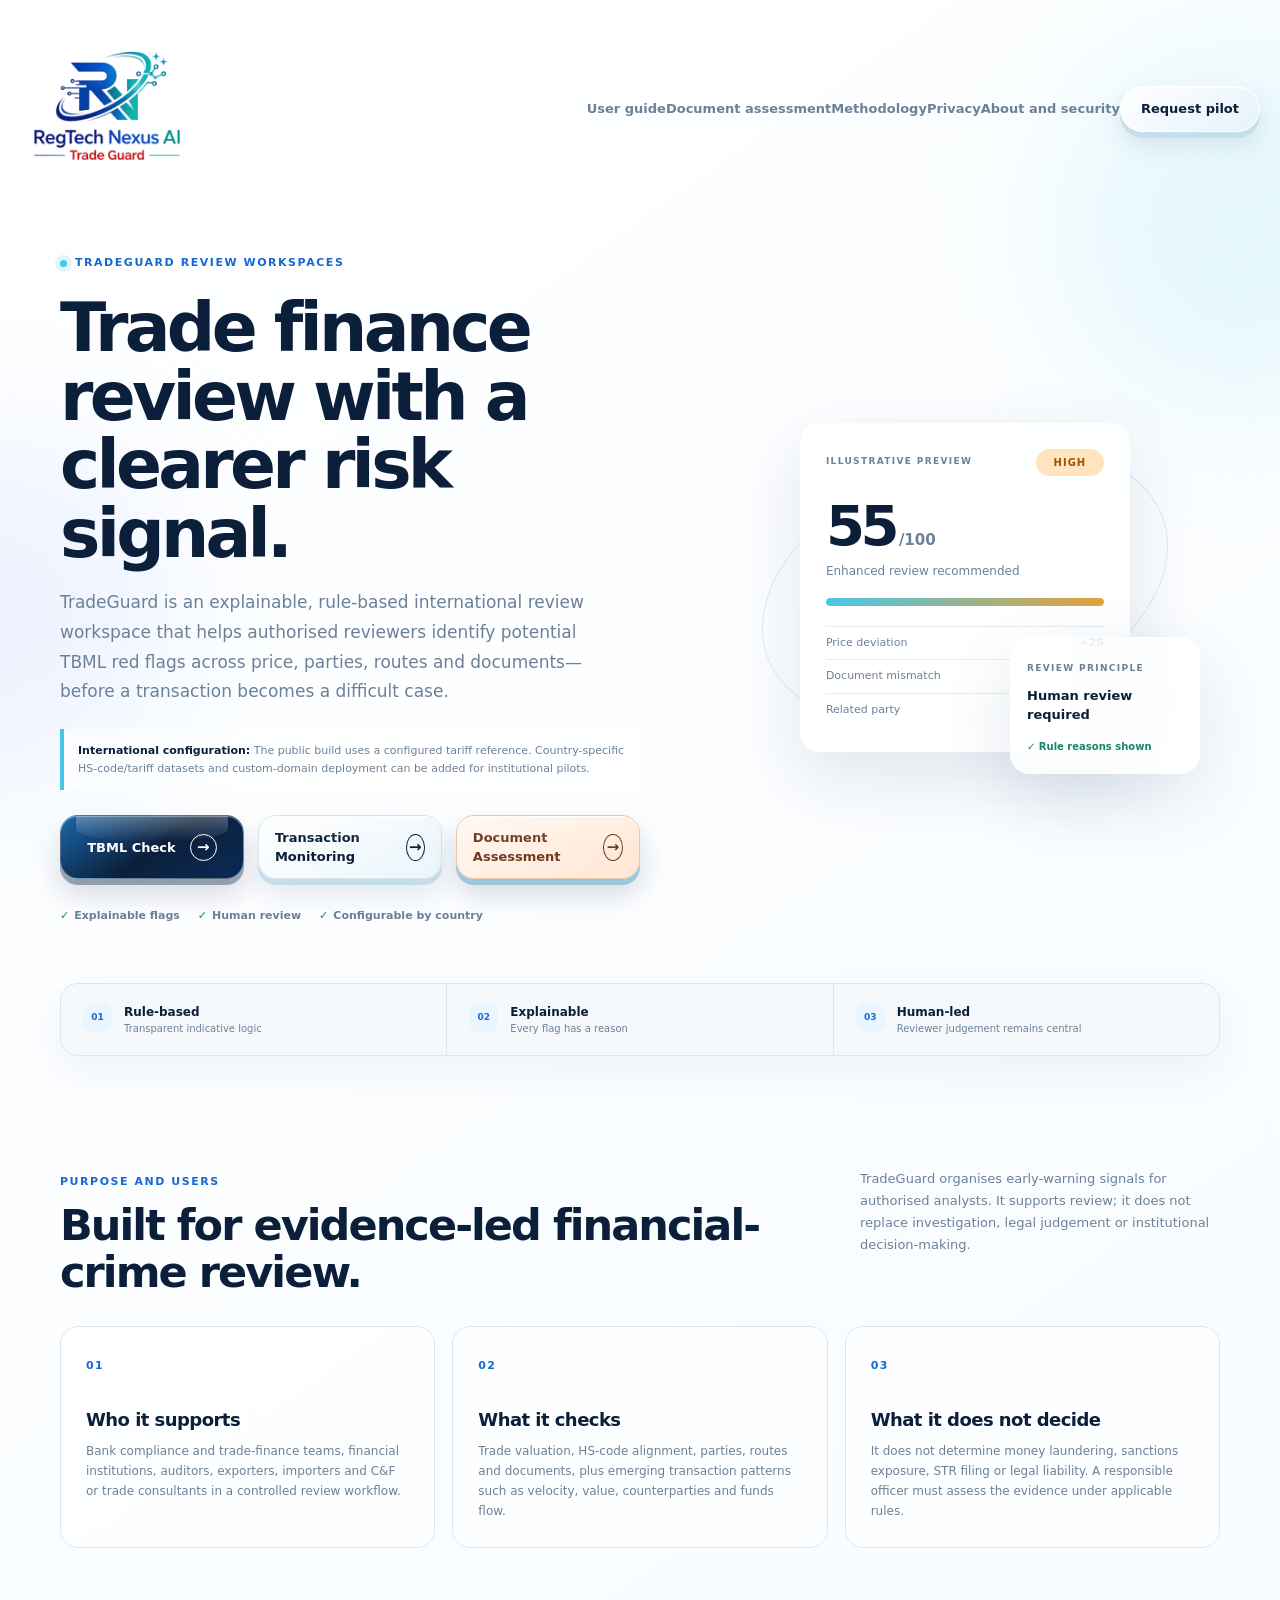
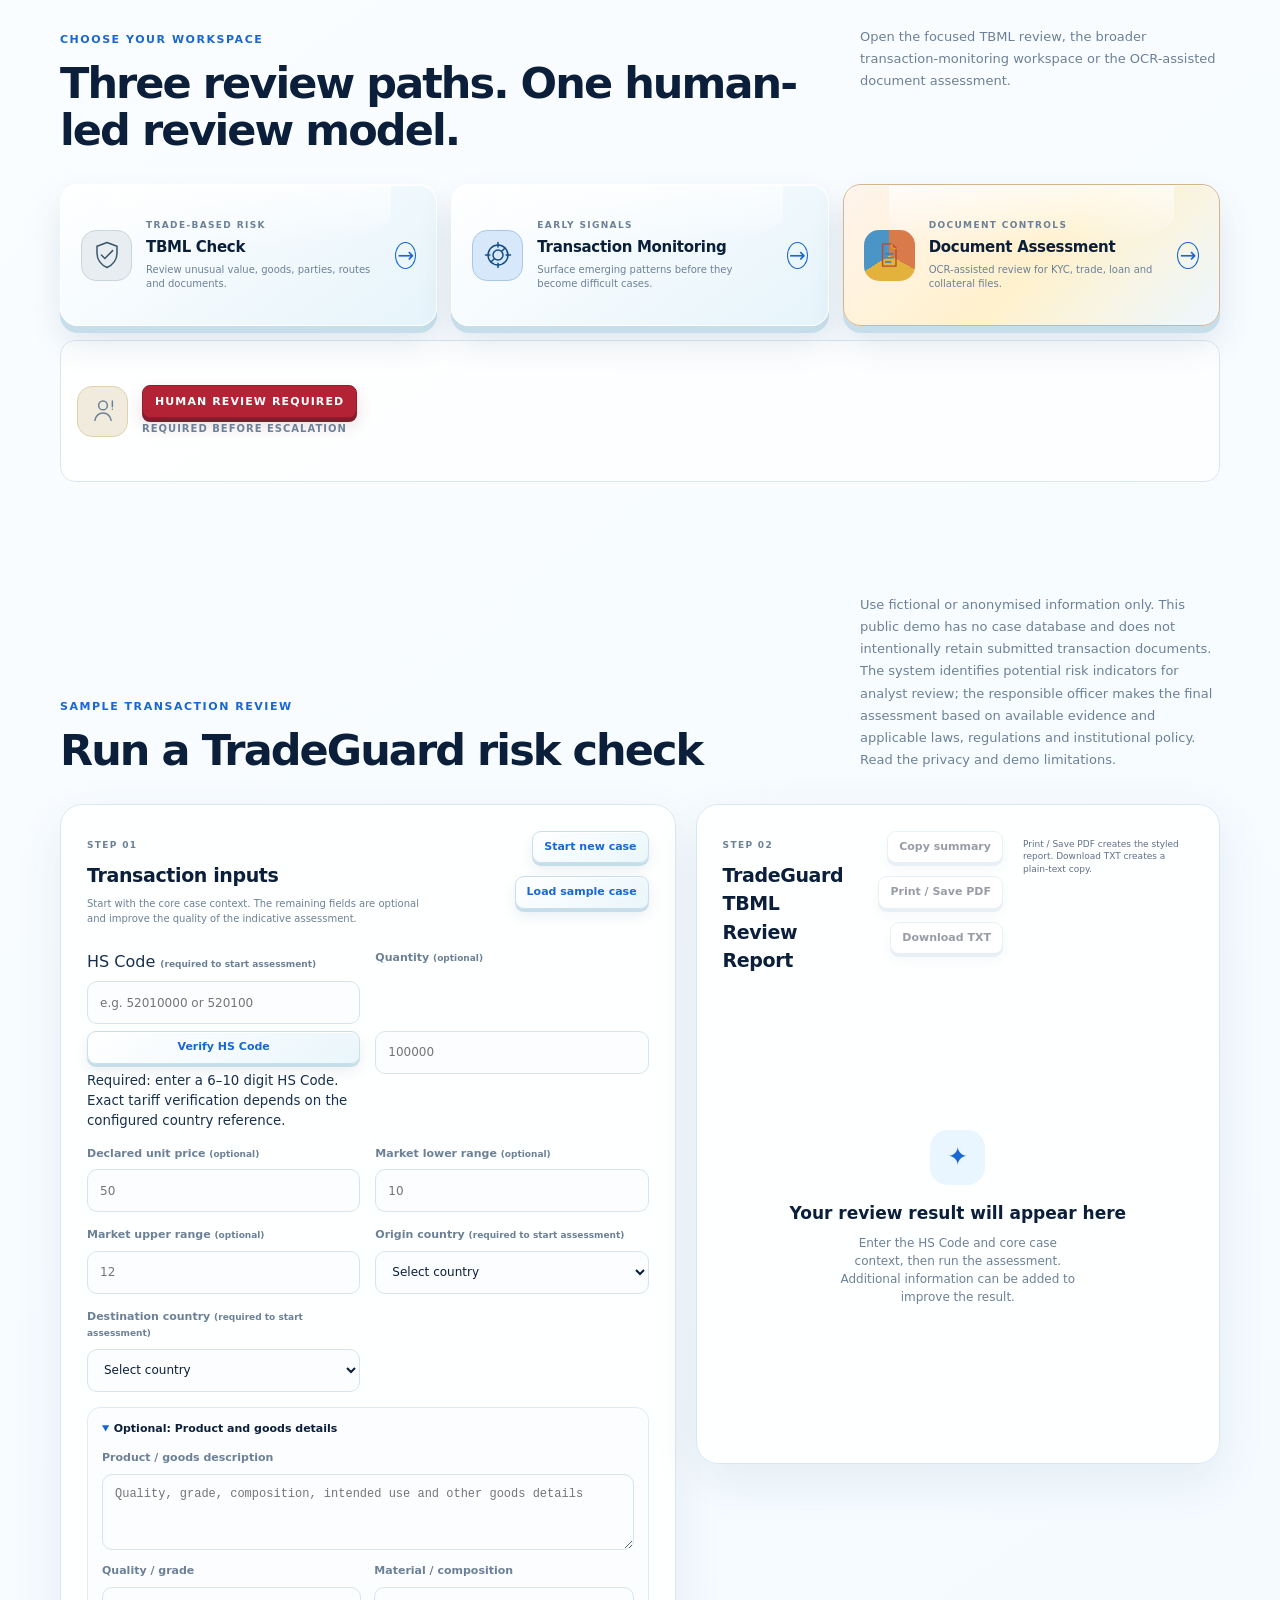
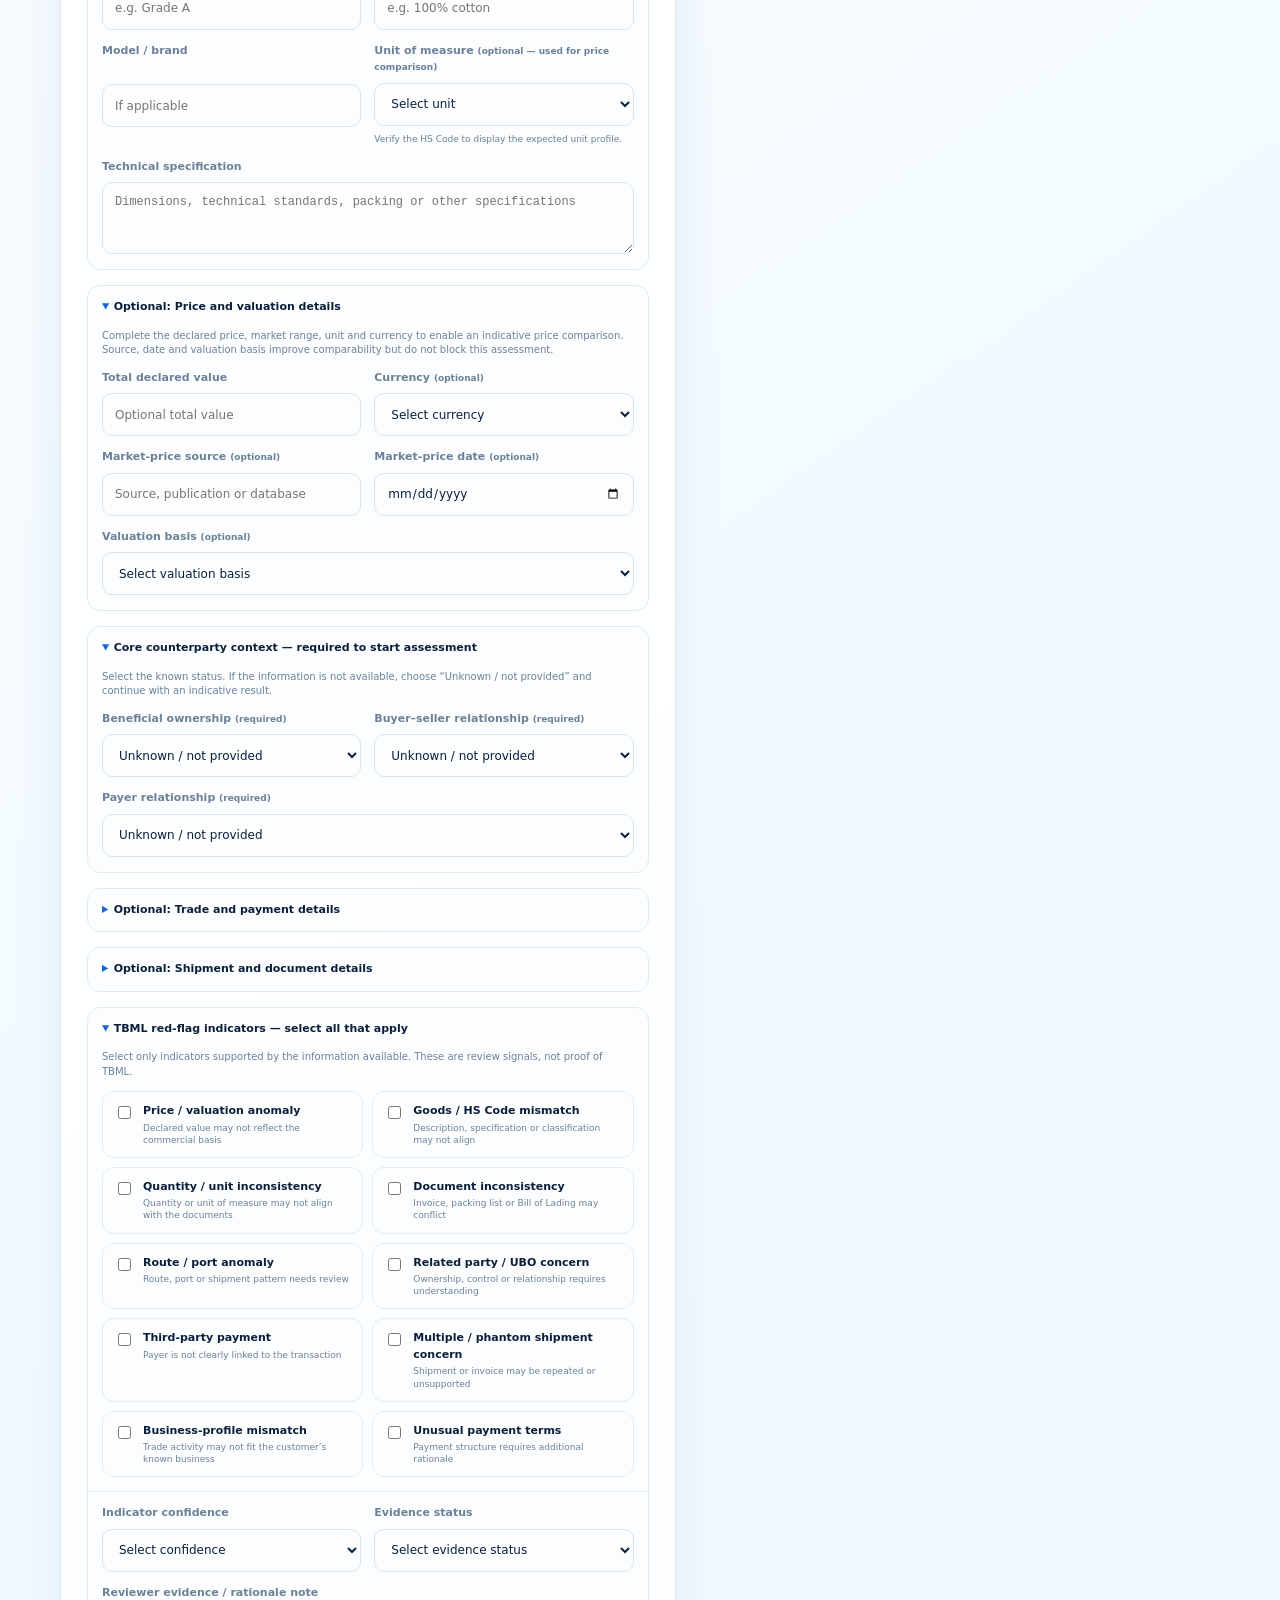
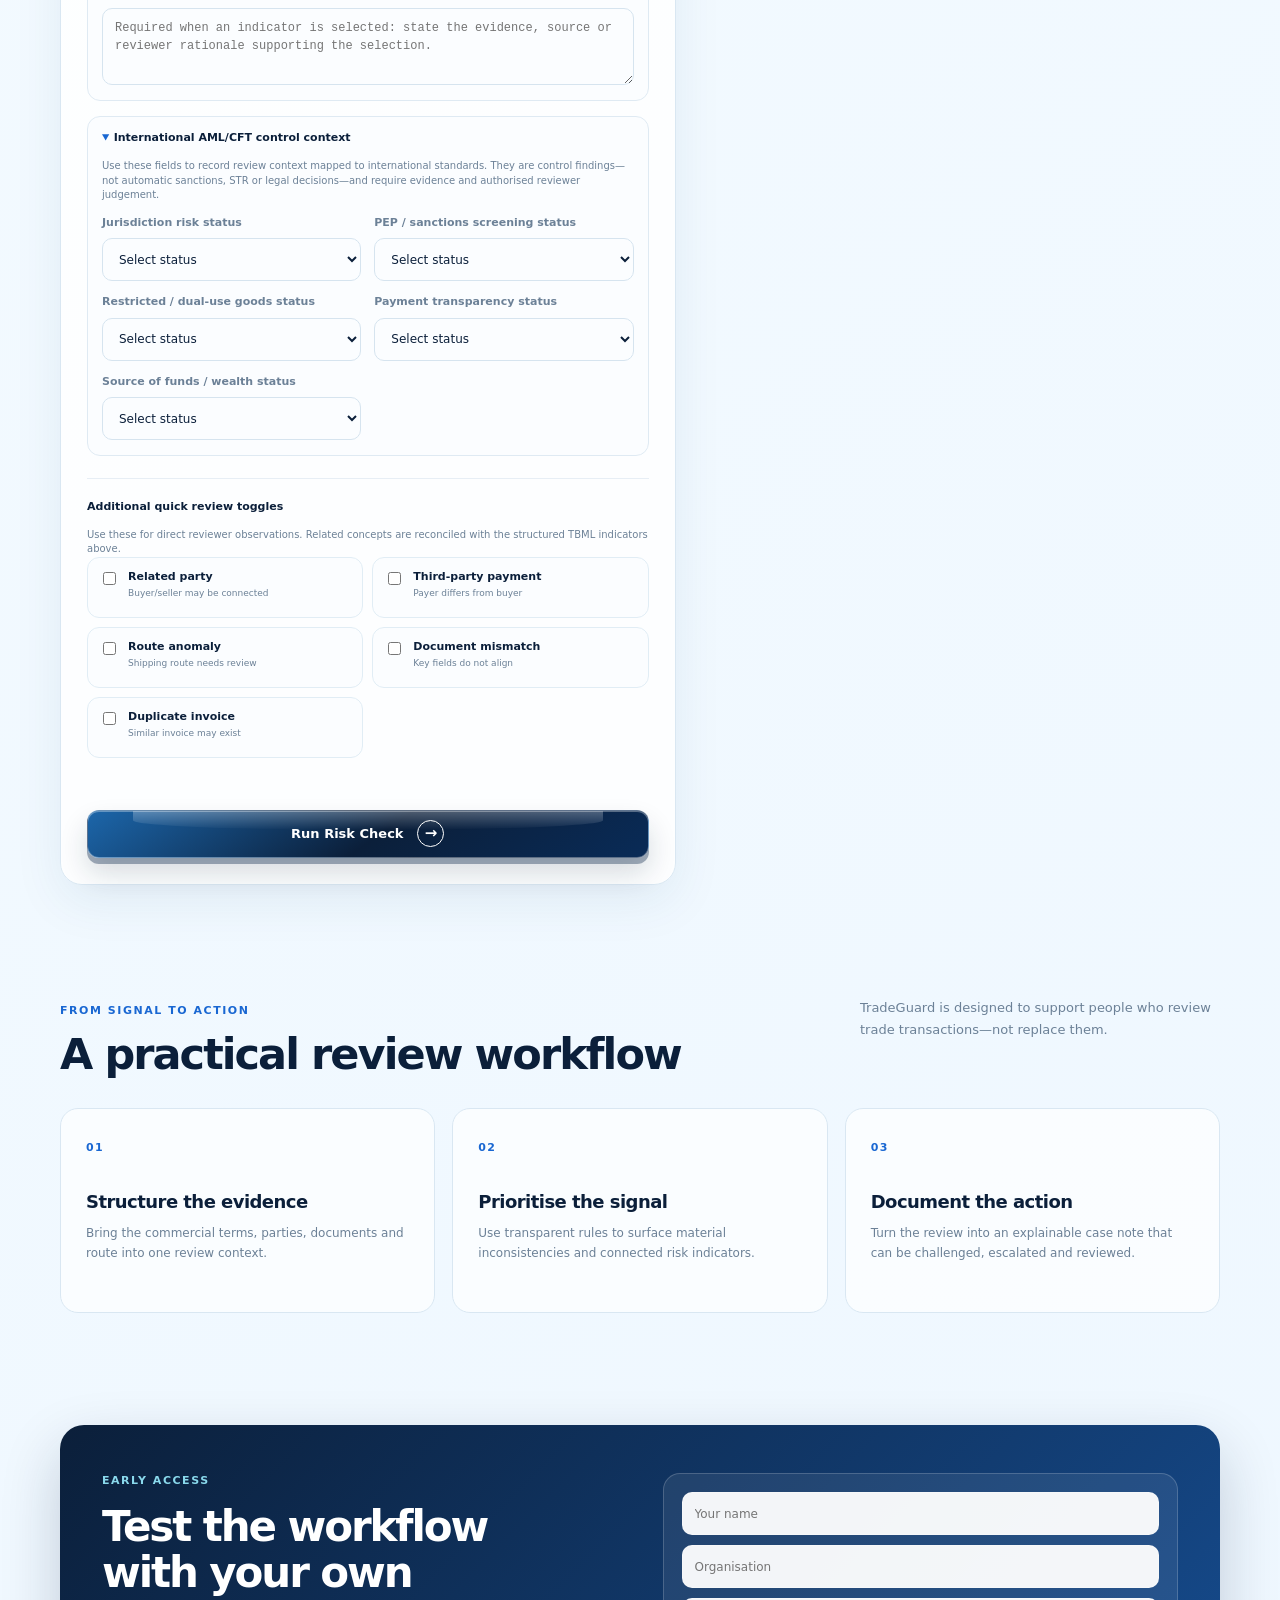
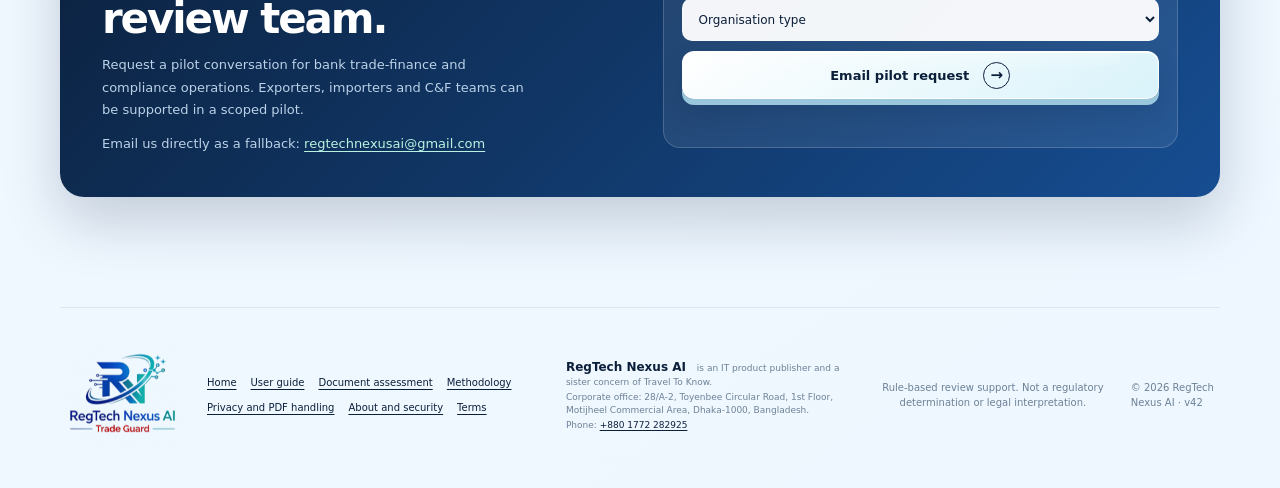
==== index.html @ 6bf70f4b "Fix footer script error and refresh TradeGuard build" ====
<!doctype html>
<html lang="en">
  <head>
    <meta charset="UTF-8" />
    <meta name="viewport" content="width=device-width, initial-scale=1.0" />
    <meta
      name="description"
      content="TradeGuard by RegTech Nexus AI — an explainable, rule-based trade-finance and TBML review workspace."
    />
    <link rel="canonical" href="https://regtechnexusai.com/tradeguard/" />
    <link rel="icon" type="image/png" href="./regtech-nexus-ai-logo.png" />
    <meta property="og:title" content="TradeGuard | RegTech Nexus AI" />
    <meta property="og:description" content="Explainable, rule-based trade-finance and TBML review support with human review required." />
    <meta property="og:type" content="website" />
    <meta property="og:url" content="https://regtechnexusai.com/tradeguard/" />
    <meta property="og:image" content="https://regtechnexusai.com/tradeguard/regtech-nexus-ai-logo.png" />
    <meta property="og:image:alt" content="RegTech Nexus AI — TradeGuard" />
    <meta name="twitter:card" content="summary" />
    <meta name="twitter:title" content="TradeGuard | RegTech Nexus AI" />
    <meta name="twitter:description" content="Explainable, rule-based trade-finance and TBML review support with human review required." />
    <meta name="twitter:image" content="https://regtechnexusai.com/tradeguard/regtech-nexus-ai-logo.png" />
    <meta http-equiv="Content-Security-Policy" content="default-src 'self'; base-uri 'self'; object-src 'none'; frame-ancestors 'none'; img-src 'self' data:; style-src 'self' https://fonts.googleapis.com; font-src https://fonts.gstatic.com; script-src 'self'; connect-src 'self'; worker-src 'self' blob:; form-action 'self' mailto:;" />
    <title>TradeGuard | RegTech Nexus AI</title>
    <link rel="stylesheet" href="./style.css?v=41" />
  </head>
  <body>
    <div class="ambient ambient-one" aria-hidden="true"></div>
    <div class="ambient ambient-two" aria-hidden="true"></div>

    <header class="site-header site-header-home">
      <a class="brand brand-image" href="#top" aria-label="TradeGuard home">
        <img
          class="brand-logo"
          src="./regtech-nexus-ai-logo.png"
          alt="RegTech Nexus AI — TradeGuard"
        />
      </a>
      <nav class="nav-links" aria-label="Main navigation">
        <a href="./guide.html">User guide</a>
        <a href="./document-assessment.html">Document assessment</a>
        <a href="./methodology.html">Methodology</a>
        <a href="./privacy.html">Privacy</a>
        <a href="./about.html">About and security</a>
        <a class="nav-cta" href="#pilot">Request pilot</a>
      </nav>
    </header>

    <main id="top">
      <section class="hero section-shell home-hero">
        <div class="hero-copy">
          <div class="eyebrow"><span class="pulse-dot"></span> TradeGuard review workspaces</div>
          <h1>Trade finance review with a clearer risk signal.</h1>
          <p class="hero-lead">
            TradeGuard is an explainable, rule-based international review workspace that helps authorised
            reviewers identify potential TBML red flags across price, parties, routes and documents—before a transaction becomes a difficult case.
          </p>
          <p class="international-note"><strong>International configuration:</strong> The public build uses a configured tariff reference. Country-specific HS-code/tariff datasets and custom-domain deployment can be added for institutional pilots.</p>
          <div class="hero-actions workspace-entry-actions" aria-label="TradeGuard workspaces">
            <a class="button button-primary" href="#risk-check">TBML Check <span class="button-icon" aria-hidden="true">→</span></a>
            <a class="button button-quiet" href="./proactive-monitoring.html">Transaction Monitoring <span class="button-icon" aria-hidden="true">→</span></a>
            <a class="button button-light workspace-document-button" href="./document-assessment.html">Document Assessment <span class="button-icon" aria-hidden="true">→</span></a>
          </div>
          <div class="hero-proof">
            <span>Explainable flags</span>
            <span>Human review</span>
            <span>Configurable by country</span>
          </div>
        </div>

        <div class="hero-visual" aria-label="TradeGuard risk intelligence preview">
          <div class="visual-orbit orbit-large"></div>
          <div class="visual-orbit orbit-small"></div>
          <div class="visual-card visual-card-main">
            <div class="visual-card-top">
              <span class="mini-label">ILLUSTRATIVE PREVIEW</span>
              <span class="status-pill status-high">HIGH</span>
            </div>
            <div class="visual-score">55<span>/100</span></div>
            <p>Enhanced review recommended</p>
            <div class="signal-line"><span style="width: 55%"></span></div>
            <div class="visual-meta"><span>Price deviation</span><strong>+25</strong></div>
            <div class="visual-meta"><span>Document mismatch</span><strong>+15</strong></div>
            <div class="visual-meta"><span>Related party</span><strong>+15</strong></div>
          </div>
          <div class="visual-card visual-card-float">
            <span class="mini-label">REVIEW PRINCIPLE</span>
            <strong>Human review required</strong>
            <span class="float-check">✓ Rule reasons shown</span>
          </div>
        </div>
      </section>

      <section class="trust-strip section-shell" aria-label="Product principles">
        <div><span class="trust-icon">01</span><strong>Rule-based</strong><small>Transparent indicative logic</small></div>
        <div><span class="trust-icon">02</span><strong>Explainable</strong><small>Every flag has a reason</small></div>
        <div><span class="trust-icon">03</span><strong>Human-led</strong><small>Reviewer judgement remains central</small></div>
      </section>

      <section class="section-shell section-block audience-section">
        <div class="section-heading compact-heading">
          <div>
            <div class="eyebrow">Purpose and users</div>
            <h2>Built for evidence-led financial-crime review.</h2>
          </div>
          <p>TradeGuard organises early-warning signals for authorised analysts. It supports review; it does not replace investigation, legal judgement or institutional decision-making.</p>
        </div>
        <div class="feature-grid audience-grid">
          <article class="feature-card"><span class="feature-number">01</span><h3>Who it supports</h3><p>Bank compliance and trade-finance teams, financial institutions, auditors, exporters, importers and C&amp;F or trade consultants in a controlled review workflow.</p></article>
          <article class="feature-card"><span class="feature-number">02</span><h3>What it checks</h3><p>Trade valuation, HS-code alignment, parties, routes and documents, plus emerging transaction patterns such as velocity, value, counterparties and funds flow.</p></article>
          <article class="feature-card"><span class="feature-number">03</span><h3>What it does not decide</h3><p>It does not determine money laundering, sanctions exposure, STR filing or legal liability. A responsible officer must assess the evidence under applicable rules.</p></article>
        </div>
      </section>

      <section id="monitoring-modes" class="section-shell section-block monitoring-modes-section">
        <div class="section-heading compact-heading">
          <div>
            <div class="eyebrow">Choose your workspace</div>
            <h2>Three review paths. One human-led review model.</h2>
          </div>
          <p>Open the focused TBML review, the broader transaction-monitoring workspace or the OCR-assisted document assessment.</p>
        </div>
        <div class="monitoring-icon-grid" aria-label="TradeGuard monitoring workspaces">
          <a class="monitoring-card monitoring-card-primary" href="./index.html#risk-check">
            <span class="monitoring-icon monitoring-icon-tbml" aria-hidden="true">
              <svg viewBox="0 0 48 48" role="img"><path d="M24 4 40 10v11c0 10.5-6.7 19.3-16 23C14.7 40.3 8 31.5 8 21V10l16-6Z"/><path d="m15 24 5.5 5.5L33 17"/></svg>
            </span>
            <span class="monitoring-card-copy"><span class="panel-kicker">TRADE-BASED RISK</span><strong>TBML Check</strong><small>Review unusual value, goods, parties, routes and documents.</small></span>
            <span class="monitoring-arrow button-icon" aria-hidden="true">→</span>
          </a>
          <a class="monitoring-card monitoring-card-secondary" href="./proactive-monitoring.html">
            <span class="monitoring-icon monitoring-icon-transaction" aria-hidden="true">
              <svg viewBox="0 0 48 48" role="img"><circle cx="24" cy="24" r="16"/><circle cx="24" cy="24" r="8"/><path d="M24 4v7M24 37v7M4 24h7M37 24h7M35.3 12.7l-5 5M17.7 30.3l-5 5"/></svg>
            </span>
            <span class="monitoring-card-copy"><span class="panel-kicker">EARLY SIGNALS</span><strong>Transaction Monitoring</strong><small>Surface emerging patterns before they become difficult cases.</small></span>
            <span class="monitoring-arrow button-icon" aria-hidden="true">→</span>
          </a>

          <a class="monitoring-card monitoring-card-document" href="./document-assessment.html">
            <span class="monitoring-icon monitoring-icon-document" aria-hidden="true">
              <svg viewBox="0 0 48 48" role="img"><path class="document-outline" d="M13 5h16l7 7v31H13Z"/><path class="document-fold" d="M29 5v8h7"/><path class="document-lines" d="M18 22h13M18 29h13M18 36h9"/></svg>
            </span>
            <span class="monitoring-card-copy"><span class="panel-kicker">DOCUMENT CONTROLS</span><strong>Document Assessment</strong><small>OCR-assisted review for KYC, trade, loan and collateral files.</small></span>
            <span class="monitoring-arrow button-icon" aria-hidden="true">→</span>
          </a>
        </div>
        <div class="coverage-card human-review-card">
          <span class="monitoring-icon monitoring-icon-review" aria-hidden="true">
            <svg viewBox="0 0 48 48" role="img"><circle cx="24" cy="15" r="7"/><path d="M11 39c1.8-8.2 6.1-12 13-12s11.2 3.8 13 12"/><path d="M39 8v9M39 21h.01"/></svg>
          </span>
          <span class="monitoring-card-copy"><span class="human-review-badge" aria-label="Human review required">HUMAN REVIEW REQUIRED</span><small>Required before escalation</small></span>
        </div>
      </section>

      <section id="risk-check" class="section-shell section-block">
        <div class="section-heading">
          <div>
            <div class="eyebrow">Sample transaction review</div>
            <h2>Run a TradeGuard risk check</h2>
          </div>
          <p>Use fictional or anonymised information only. This public demo has no case database and does not intentionally retain submitted transaction documents. The system identifies potential risk indicators for analyst review; the responsible officer makes the final assessment based on available evidence and applicable laws, regulations and institutional policy. <a href="./privacy.html">Read the privacy and demo limitations.</a></p>
        </div>

        <div class="workspace-grid">
          <form id="riskForm" class="panel form-panel" novalidate>
            <div class="panel-heading">
              <div>
                <span class="panel-kicker">STEP 01</span>
                <h3>Transaction inputs</h3>
                <p class="form-intro">Start with the core case context. The remaining fields are optional and improve the quality of the indicative assessment.</p>
              </div>
              <div class="panel-actions">
                <button id="resetButton" class="text-button" type="button">Start new case</button>
                <button id="sampleButton" class="text-button" type="button">Load sample case</button>
              </div>
            </div>

            <div class="form-grid">
              <div class="field">
                <label for="hsCode"><span>HS Code <em>(required to start assessment)</em></span></label>
                <input id="hsCode" name="hsCode" type="text" inputmode="numeric" maxlength="10" pattern="[0-9]{6,10}" placeholder="e.g. 52010000 or 520100" required aria-describedby="hsCodeDescription" />
                <button id="lookupHsCode" class="text-button" type="button">Verify HS Code</button>
                <small id="hsCodeDescription" aria-live="polite">Required: enter a 6–10 digit HS Code. Exact tariff verification depends on the configured country reference.</small>
              </div>

              <div id="commodityField" class="field derived-field" hidden>
                <label for="productCommodity"><span>Product / commodity <em>(from HS Code)</em></span></label>
                <input id="productCommodity" name="productCommodity" type="text" readonly aria-readonly="true" placeholder="The tariff description will appear after HS Code verification" />
                <small id="productCommodityNote">Automatically populated from the verified HS Code.</small>
              </div>

              <label class="field">
                <span>Quantity <em>(optional)</em></span>
                <input id="quantity" name="quantity" type="number" min="0" step="any" placeholder="100000" />
              </label>

              <label class="field">
                <span>Declared unit price <em>(optional)</em></span>
                <input id="invoicePrice" name="invoicePrice" type="number" min="0" step="any" placeholder="50" />
              </label>

              <label class="field">
                <span>Market lower range <em>(optional)</em></span>
                <input id="marketLow" name="marketLow" type="number" min="0" step="any" placeholder="10" />
              </label>

              <label class="field">
                <span>Market upper range <em>(optional)</em></span>
                <input id="marketHigh" name="marketHigh" type="number" min="0" step="any" placeholder="12" />
              </label>

              <label class="field">
                <span>Origin country <em>(required to start assessment)</em></span>
                <select id="originCountry" name="originCountry" required>
                  <option value="">Select origin country</option>
                </select>
              </label>

              <label class="field">
                <span>Destination country <em>(required to start assessment)</em></span>
                <select id="destinationCountry" name="destinationCountry" required>
                  <option value="">Select destination country</option>
                </select>
              </label>

              <details class="optional-section field-wide" open>
                <summary>Optional: Product and goods details</summary>
                <div class="optional-grid">
                  <label class="field field-wide">
                    <span>Product / goods description</span>
                    <textarea id="productDescription" rows="3" placeholder="Quality, grade, composition, intended use and other goods details"></textarea>
                  </label>
                  <label class="field">
                    <span>Quality / grade</span>
                    <input id="qualityGrade" type="text" placeholder="e.g. Grade A" />
                  </label>
                  <label class="field">
                    <span>Material / composition</span>
                    <input id="material" type="text" placeholder="e.g. 100% cotton" />
                  </label>
                  <label class="field">
                    <span>Model / brand</span>
                    <input id="modelBrand" type="text" placeholder="If applicable" />
                  </label>
                  <label class="field">
                    <span>Unit of measure <em>(optional — used for price comparison)</em></span>
                    <select id="unitOfMeasure">
                      <option value="">Select unit</option>
                      <option>Piece</option>
                      <option>Kilogram</option>
                      <option>Tonne</option>
                      <option>Metre</option>
                      <option>Yard</option>
                      <option>Litre</option>
                      <option>Carton</option>
                      <option>Set</option>
                      <option>Other</option>
                    </select>
                    <small id="unitProfileNote" class="unit-profile-note">Verify the HS Code to display the expected unit profile.</small>
                  </label>
                  <label class="field field-wide">
                    <span>Technical specification</span>
                    <textarea id="specification" rows="2" placeholder="Dimensions, technical standards, packing or other specifications"></textarea>
                  </label>
                </div>
              </details>

              <details class="optional-section field-wide" open>
                <summary>Optional: Price and valuation details</summary>
                <p class="optional-note">Complete the declared price, market range, unit and currency to enable an indicative price comparison. Source, date and valuation basis improve comparability but do not block this assessment.</p>
                <div class="optional-grid">
                  <label class="field">
                    <span>Total declared value</span>
                    <input id="totalValue" type="number" min="0" step="any" placeholder="Optional total value" />
                  </label>
                  <label class="field">
                    <span>Currency <em>(optional)</em></span>
                    <select id="currency">
                      <option value="">Select currency</option>
                      <option>USD</option>
                      <option>EUR</option>
                      <option>GBP</option>
                      <option>BDT</option>
                      <option>CNY</option>
                      <option>AED</option>
                      <option>Other</option>
                    </select>
                  </label>
                  <label class="field">
                    <span>Market-price source <em>(optional)</em></span>
                    <input id="marketSource" type="text" placeholder="Source, publication or database" />
                  </label>
                  <label class="field">
                    <span>Market-price date <em>(optional)</em></span>
                    <input id="marketSourceDate" type="date" />
                  </label>
                  <label class="field field-wide">
                    <span>Valuation basis <em>(optional)</em></span>
                    <select id="valuationBasis">
                      <option value="">Select valuation basis</option>
                      <option>Commercial invoice</option>
                      <option>Sales contract</option>
                      <option>Supplier quotation</option>
                      <option>Independent benchmark</option>
                      <option>Customs reference</option>
                      <option>Other</option>
                    </select>
                  </label>
                </div>
              </details>

              <details class="optional-section field-wide" open>
                <summary>Core counterparty context — required to start assessment</summary>
                <p class="optional-note">Select the known status. If the information is not available, choose “Unknown / not provided” and continue with an indicative result.</p>
                <div class="optional-grid">
                  <label class="field">
                    <span>Beneficial ownership <em>(required)</em></span>
                    <select id="beneficialOwnership" required>
                      <option value="">Select status</option>
                      <option>Verified</option>
                      <option>Partially verified</option>
                      <option>Not verified</option>
                      <option value="Unknown" selected>Unknown / not provided</option>
                    </select>
                  </label>
                  <label class="field">
                    <span>Buyer–seller relationship <em>(required)</em></span>
                    <select id="relatedPartyRelationship" required>
                      <option value="">Select status</option>
                      <option>No known relationship</option>
                      <option>Possible relationship</option>
                      <option>Confirmed relationship</option>
                      <option value="Unknown" selected>Unknown / not provided</option>
                    </select>
                  </label>
                  <label class="field field-wide">
                    <span>Payer relationship <em>(required)</em></span>
                    <select id="payerRelationship" required>
                      <option value="">Select payer relationship</option>
                      <option>Buyer</option>
                      <option>Seller</option>
                      <option>Third party</option>
                      <option value="Unknown" selected>Unknown / not provided</option>
                    </select>
                  </label>
                </div>
              </details>

              <details class="optional-section field-wide">
                <summary>Optional: Trade and payment details</summary>
                <div class="optional-grid">
                  <label class="field">
                    <span>Incoterms</span>
                    <select id="incoterms">
                      <option value="">Select Incoterms</option>
                      <option>EXW</option><option>FCA</option><option>FOB</option>
                      <option>FAS</option><option>CFR</option><option>CIF</option><option>CPT</option>
                      <option>CIP</option><option>DAP</option><option>DPU</option><option>DDP</option>
                      <option>Other</option>
                    </select>
                  </label>
                  <label class="field">
                    <span>Payment terms</span>
                    <select id="paymentTerms">
                      <option value="">Select payment terms</option>
                      <option>Sight LC</option>
                      <option>Usance LC</option>
                      <option>Advance payment</option>
                      <option>Open account</option>
                      <option>Documentary collection</option>
                      <option>Other</option>
                    </select>
                  </label>
                  <label class="field">
                    <span>Buyer reference</span>
                    <input id="buyerReference" type="text" placeholder="Use a reference, not personal data" />
                  </label>
                  <label class="field">
                    <span>Seller reference</span>
                    <input id="sellerReference" type="text" placeholder="Use a reference, not personal data" />
                  </label>
                  <label class="field field-wide">
                    <span>Customer business profile / trade rationale</span>
                    <textarea id="businessProfile" rows="2" placeholder="Relevant business activity, capacity or rationale for this trade route"></textarea>
                  </label>
                </div>
              </details>

              <details class="optional-section field-wide">
                <summary>Optional: Shipment and document details</summary>
              <p class="optional-note">Do not upload or enter confidential documents in this public workspace.</p>
                <div class="optional-grid">
                  <label class="field">
                    <span>Port of loading</span>
                    <input id="portLoading" type="text" placeholder="e.g. Chattogram" />
                  </label>
                  <label class="field">
                    <span>Port of discharge</span>
                    <input id="portDischarge" type="text" placeholder="e.g. Jebel Ali" />
                  </label>
                  <label class="field field-wide">
                    <span>Route details</span>
                    <textarea id="routeDetails" rows="2" placeholder="Trans-shipment, expected route or business rationale"></textarea>
                  </label>
                  <label class="field">
                    <span>Invoice consistency</span>
                    <select id="invoiceConsistency">
                      <option value="">Select status</option><option>Consistent</option><option>Needs review</option><option>Not provided</option>
                    </select>
                  </label>
                  <label class="field">
                    <span>Packing-list consistency</span>
                    <select id="packingListConsistency">
                      <option value="">Select status</option><option>Consistent</option><option>Needs review</option><option>Not provided</option>
                    </select>
                  </label>
                  <label class="field">
                    <span>Bill of Lading consistency</span>
                    <select id="billOfLadingConsistency">
                      <option value="">Select status</option><option>Consistent</option><option>Needs review</option><option>Not provided</option>
                    </select>
                  </label>
                </div>
              </details>

              <details class="optional-section field-wide" open>
                <summary>TBML red-flag indicators — select all that apply</summary>
                <p class="optional-note">
                  Select only indicators supported by the information available. These are review signals, not proof of TBML.
                </p>
                <div class="tbml-indicator-grid">
                  <label class="check-card">
                    <input id="tbmlPriceValue" type="checkbox" data-tbml-indicator="price-value-anomaly" />
                    <span><strong>Price / valuation anomaly</strong><small>Declared value may not reflect the commercial basis</small></span>
                  </label>
                  <label class="check-card">
                    <input id="tbmlGoodsHsMismatch" type="checkbox" data-tbml-indicator="goods-hs-mismatch" />
                    <span><strong>Goods / HS Code mismatch</strong><small>Description, specification or classification may not align</small></span>
                  </label>
                  <label class="check-card">
                    <input id="tbmlQuantityUnitMismatch" type="checkbox" data-tbml-indicator="quantity-unit-mismatch" />
                    <span><strong>Quantity / unit inconsistency</strong><small>Quantity or unit of measure may not align with the documents</small></span>
                  </label>
                  <label class="check-card">
                    <input id="tbmlDocumentInconsistency" type="checkbox" data-tbml-indicator="document-inconsistency" />
                    <span><strong>Document inconsistency</strong><small>Invoice, packing list or Bill of Lading may conflict</small></span>
                  </label>
                  <label class="check-card">
                    <input id="tbmlRoutePortAnomaly" type="checkbox" data-tbml-indicator="route-port-anomaly" />
                    <span><strong>Route / port anomaly</strong><small>Route, port or shipment pattern needs review</small></span>
                  </label>
                  <label class="check-card">
                    <input id="tbmlRelatedUbo" type="checkbox" data-tbml-indicator="related-party-ubo" />
                    <span><strong>Related party / UBO concern</strong><small>Ownership, control or relationship requires understanding</small></span>
                  </label>
                  <label class="check-card">
                    <input id="tbmlThirdPartyPayment" type="checkbox" data-tbml-indicator="third-party-payment" />
                    <span><strong>Third-party payment</strong><small>Payer is not clearly linked to the transaction</small></span>
                  </label>
                  <label class="check-card">
                    <input id="tbmlMultiplePhantomShipment" type="checkbox" data-tbml-indicator="multiple-phantom-shipment" />
                    <span><strong>Multiple / phantom shipment concern</strong><small>Shipment or invoice may be repeated or unsupported</small></span>
                  </label>
                  <label class="check-card">
                    <input id="tbmlBusinessProfileMismatch" type="checkbox" data-tbml-indicator="business-profile-mismatch" />
                    <span><strong>Business-profile mismatch</strong><small>Trade activity may not fit the customer’s known business</small></span>
                  </label>
                  <label class="check-card">
                    <input id="tbmlUnusualPaymentTerms" type="checkbox" data-tbml-indicator="unusual-payment-terms" />
                    <span><strong>Unusual payment terms</strong><small>Payment structure requires additional rationale</small></span>
                  </label>
                </div>
                <div class="optional-grid tbml-metadata-grid">
                  <label class="field">
                    <span>Indicator confidence</span>
                    <select id="indicatorConfidence">
                      <option value="">Select confidence</option>
                      <option>Low</option>
                      <option>Medium</option>
                      <option>High</option>
                    </select>
                  </label>
                  <label class="field">
                    <span>Evidence status</span>
                    <select id="evidenceStatus">
                      <option value="">Select evidence status</option>
                      <option>Not provided</option>
                      <option>Partially available</option>
                      <option>Available for review</option>
                    </select>
                  </label>
                  <label class="field field-wide">
                    <span>Reviewer evidence / rationale note</span>
                    <textarea id="reviewerEvidenceNote" rows="3" placeholder="Required when an indicator is selected: state the evidence, source or reviewer rationale supporting the selection."></textarea>
                  </label>
                </div>
              </details>

              <details class="optional-section field-wide" open>
                <summary>International AML/CFT control context</summary>
                <p class="optional-note">
                  Use these fields to record review context mapped to international standards. They are control findings—not automatic sanctions, STR or legal decisions—and require evidence and authorised reviewer judgement.
                </p>
                <div class="optional-grid">
                  <label class="field">
                    <span>Jurisdiction risk status</span>
                    <select id="jurisdictionRisk">
                      <option value="">Select status</option>
                      <option>Normal / not identified</option>
                      <option>Unknown / not assessed</option>
                      <option>Increased monitoring</option>
                      <option>Call for action</option>
                      <option>Sanctions / TF/PF concern</option>
                    </select>
                  </label>
                  <label class="field">
                    <span>PEP / sanctions screening status</span>
                    <select id="pepStatus">
                      <option value="">Select status</option>
                      <option>No known PEP</option>
                      <option>Possible PEP</option>
                      <option>Confirmed PEP</option>
                      <option>Unknown / not assessed</option>
                    </select>
                  </label>
                  <label class="field">
                    <span>Restricted / dual-use goods status</span>
                    <select id="restrictedGoodsStatus">
                      <option value="">Select status</option>
                      <option>Not restricted</option>
                      <option>Unknown / not assessed</option>
                      <option>Possible restricted / dual-use</option>
                      <option>Confirmed restricted / sanctions concern</option>
                    </select>
                  </label>
                  <label class="field">
                    <span>Payment transparency status</span>
                    <select id="paymentInformationStatus">
                      <option value="">Select status</option>
                      <option>Complete</option>
                      <option>Incomplete</option>
                      <option>Third-party chain</option>
                      <option>Not provided</option>
                    </select>
                  </label>
                  <label class="field">
                    <span>Source of funds / wealth status</span>
                    <select id="sourceOfFundsStatus">
                      <option value="">Select status</option>
                      <option>Supported</option>
                      <option>Partially supported</option>
                      <option>Unexplained</option>
                      <option>Not provided</option>
                    </select>
                  </label>
                </div>
              </details>
            </div>

            <div class="check-section">
              <div class="check-section-title">Additional quick review toggles</div>
              <p class="optional-note check-section-note">Use these for direct reviewer observations. Related concepts are reconciled with the structured TBML indicators above.</p>
              <div class="check-grid">
                <label class="check-card"><input id="relatedParty" type="checkbox" /><span><strong>Related party</strong><small>Buyer/seller may be connected</small></span></label>
                <label class="check-card"><input id="thirdPartyPayment" type="checkbox" /><span><strong>Third-party payment</strong><small>Payer differs from buyer</small></span></label>
                <label class="check-card"><input id="routeMismatch" type="checkbox" /><span><strong>Route anomaly</strong><small>Shipping route needs review</small></span></label>
                <label class="check-card"><input id="documentMismatch" type="checkbox" /><span><strong>Document mismatch</strong><small>Key fields do not align</small></span></label>
                <label class="check-card"><input id="duplicateInvoice" type="checkbox" /><span><strong>Duplicate invoice</strong><small>Similar invoice may exist</small></span></label>
              </div>
            </div>

            <div id="formMessage" class="form-message" role="status" aria-live="polite"></div>
            <button class="button button-primary button-full" type="submit">Run Risk Check <span class="button-icon" aria-hidden="true">→</span></button>
          </form>

          <section id="reportPanel" class="panel report-panel is-empty" aria-live="polite">
            <div class="panel-heading">
              <div>
                <span class="panel-kicker">STEP 02</span>
                <h3>TradeGuard TBML Review Report</h3>
              </div>
                <div class="panel-actions">
                  <button id="copyReportButton" class="text-button" type="button" disabled>Copy summary</button>
                  <button id="printReportButton" class="text-button" type="button" disabled>Print / Save PDF</button>
                  <button id="downloadReportButton" class="text-button" type="button" disabled>Download TXT</button>
                </div>
                <p class="export-note">Print / Save PDF creates the styled report. Download TXT creates a plain-text copy.</p>
            </div>

            <div id="emptyReport" class="empty-report">
              <div class="empty-icon">✦</div>
              <h3>Your review result will appear here</h3>
              <p>Enter the HS Code and core case context, then run the assessment. Additional information can be added to improve the result.</p>
            </div>

            <div id="reportContent" class="report-content" hidden>
              <div class="report-overview">
                <div>
                  <span class="mini-label">OVERALL SIGNAL / RISK GRADE</span>
                  <div class="report-score"><span id="reportScore">—</span><small id="reportScoreSuffix">withheld</small></div>
                  <span id="reportBand" class="status-pill status-not-ready">NOT READY</span>
                </div>
                <div class="report-gauge"><span id="reportGauge"></span></div>
              </div>
              <div id="decisionReadiness" class="decision-readiness is-blocked">
                <div>
                  <strong id="decisionStatus">Not assessed</strong>
                  <p id="decisionStatusMessage">The report will identify whether the supplied data and evidence pass the decision-readiness gates.</p>
                </div>
                <div class="raw-score"><span>RAW INDICATIVE POINTS</span><strong id="rawScoreValue">—</strong></div>
              </div>
              <div id="reportSummary" class="report-summary"></div>

              <div class="data-completeness-card">
                <div class="completeness-header">
                  <span>DATA COMPLETENESS</span>
                  <strong id="dataCompletenessValue">0%</strong>
                </div>
                <div class="completeness-bar"><span id="dataCompletenessBar"></span></div>
                <p id="dataCompletenessMessage"></p>
              </div>

              <div id="dataIntegrityCard" class="data-integrity-card">
                <div class="integrity-header">
                  <span>DATA INTEGRITY / COMPARABILITY</span>
                  <strong id="dataIntegrityValue">Not assessed</strong>
                </div>
                <p id="dataIntegrityMessage"></p>
                <ul id="dataIntegrityList" class="integrity-list"></ul>
              </div>

              <div id="reviewContext" class="review-context"></div>
              <div class="report-subheading"><span>Detected indicators</span><span id="flagCount">0 flags</span></div>
              <div id="flagList" class="flag-list"></div>
              <div class="recommendation-box">
                <span class="recommendation-icon">✓</span>
                <div><strong>Suggested next step</strong><p id="recommendationText"></p></div>
              </div>
              <div class="report-footer-note">Assessment output only. It is not a final TBML determination. Final transaction decisions remain with the authorised reviewer under applicable law, regulation and institutional policy.</div>
            </div>
          </section>
        </div>
      </section>

      <section id="how-it-works" class="section-shell section-block">
        <div class="section-heading compact-heading">
          <div>
            <div class="eyebrow">From signal to action</div>
            <h2>A practical review workflow</h2>
          </div>
          <p>TradeGuard is designed to support people who review trade transactions—not replace them.</p>
        </div>
        <div class="feature-grid">
          <article class="feature-card"><span class="feature-number">01</span><h3>Structure the evidence</h3><p>Bring the commercial terms, parties, documents and route into one review context.</p></article>
          <article class="feature-card"><span class="feature-number">02</span><h3>Prioritise the signal</h3><p>Use transparent rules to surface material inconsistencies and connected risk indicators.</p></article>
          <article class="feature-card"><span class="feature-number">03</span><h3>Document the action</h3><p>Turn the review into an explainable case note that can be challenged, escalated and reviewed.</p></article>
        </div>
      </section>

      <section id="pilot" class="section-shell section-block pilot-section">
        <div class="pilot-card">
          <div>
            <div class="eyebrow">Early access</div>
            <h2>Test the workflow with your own review team.</h2>
            <p>Request a pilot conversation for bank trade-finance and compliance operations. Exporters, importers and C&amp;F teams can be supported in a scoped pilot.</p>
            <p class="pilot-email-note">
              Email us directly as a fallback:
              <a href="mailto:regtechnexusai@gmail.com?subject=TradeGuard%20pilot%20request&amp;body=Hello%20RegTech%20Nexus%20AI%2C%0A%0AI%20would%20like%20to%20discuss%20a%20TradeGuard%20pilot.%0A%0AOrganisation%3A%20%0AOrganisation%20type%3A%20%0A%0ARegards%2C%0A" aria-label="Email RegTech Nexus AI about a TradeGuard pilot">regtechnexusai@gmail.com</a>
            </p>
          </div>
          <form id="pilotForm" class="pilot-form">
            <input id="pilotName" type="text" placeholder="Your name" required />
            <input id="pilotOrganisation" type="text" placeholder="Organisation" required />
            <select id="pilotType" required>
              <option value="">Organisation type</option>
              <option>Bank / financial institution</option>
              <option>Exporter / importer</option>
              <option>C&F / trade consultant</option>
              <option>Compliance / audit team</option>
            </select>
            <button class="button button-light button-full" type="submit">Email pilot request <span class="button-icon" aria-hidden="true">→</span></button>
            <div id="pilotMessage" class="pilot-message" role="status" aria-live="polite"></div>
          </form>
        </div>
      </section>
    </main>

    <footer class="site-footer section-shell">
      <div class="footer-brand">
        <img class="footer-logo" src="./regtech-nexus-ai-logo.png" alt="RegTech Nexus AI — TradeGuard" />
      </div>
      
      <nav class="footer-links" aria-label="Legal and product information">
        <a href="./index.html">Home</a>
        <a href="./guide.html">User guide</a>
        <a href="./document-assessment.html">Document assessment</a>
        <a href="./methodology.html">Methodology</a>
        <a href="./privacy.html">Privacy and PDF handling</a>
        <a href="./about.html">About and security</a>
        <a href="./terms.html">Terms</a>
      </nav>
      <div class="footer-company-details">
        <p><strong>RegTech Nexus AI</strong> is an IT product publisher and a sister concern of Travel To Know.</p>
        <p>Corporate office: 28/A-2, Toyenbee Circular Road, 1st Floor, Motijheel Commercial Area, Dhaka-1000, Bangladesh.</p>
        <p>Phone: <a href="tel:+8801772282925">+880 1772 282925</a></p>
      </div>
      <p>Rule-based review support. Not a regulatory determination or legal interpretation.</p>
      <span data-build-version data-build-format="footer">© 2026 RegTech Nexus AI · v42</span>
    </footer>

    <script type="module" src="./site-version.js?v=41"></script>
    <script type="module" src="./main.js?v=41"></script>
  </body>
</html>
---- style.css ----
:root {
  --navy: #0b1f3a;
  --navy-soft: #183457;
  --blue: #1967d2;
  --cyan: #49c6e5;
  --ice: #eef8ff;
  --ice-2: #f7fbff;
  --line: #d9e7f2;
  --text: #18304d;
  --muted: #6c8197;
  --white: #ffffff;
  --green: #14866b;
  --amber: #b56a0c;
  --red: #c33f48;
  --shadow: 0 24px 70px rgba(23, 60, 104, 0.12);
  --radius: 22px;
}

* { box-sizing: border-box; }

html { scroll-behavior: smooth; }

body {
  margin: 0;
  min-width: 320px;
  color: var(--text);
  background: linear-gradient(145deg, #ffffff 0%, #f3faff 55%, #eef7ff 100%);
  font-family: Inter, ui-sans-serif, system-ui, -apple-system, BlinkMacSystemFont, "Segoe UI", sans-serif;
  line-height: 1.5;
}

body::selection { background: #bfe9f6; color: var(--navy); }

a { color: inherit; text-decoration: none; }
button, input, select { font: inherit; }
button { cursor: pointer; }

.ambient {
  position: fixed;
  z-index: -1;
  width: 360px;
  height: 360px;
  border-radius: 50%;
  filter: blur(70px);
  opacity: .42;
  pointer-events: none;
}

.ambient-one { top: 5%; right: -140px; background: #c5eff7; }
.ambient-two { top: 48%; left: -190px; background: #d9e4ff; }

.section-shell { width: min(1160px, calc(100% - 40px)); margin: 0 auto; }
.international-banner { display: flex; align-items: center; gap: 16px; margin-top: 18px; padding: 12px 16px; border: 1px solid #cfe4ef; border-radius: 12px; color: var(--navy); background: linear-gradient(100deg, rgba(255,255,255,.92), rgba(232,248,253,.78)); box-shadow: 0 8px 22px rgba(31,75,114,.07); }
.international-banner-label { flex: 0 0 auto; color: #176aa7; font-size: 9px; font-weight: 850; letter-spacing: .14em; }
.international-banner p { margin: 0; color: var(--muted); font-size: 11px; line-height: 1.55; }

.site-header {
  display: flex;
  align-items: center;
  justify-content: space-between;
  width: min(1240px, calc(100% - 40px));
  margin: 0 auto;
  padding: 24px 0;
}

.site-header-home { padding-top: 22px; padding-bottom: 12px; }
.site-header-home .nav-links { gap: 0; }

.brand { display: inline-flex; align-items: center; gap: 11px; }
.brand-image { min-width: 0; }
.brand-logo { display: block; width: 174px; max-width: 48vw; height: auto; object-fit: contain; background: transparent; mix-blend-mode: multiply; }
.brand-mark {
  display: grid;
  width: 38px;
  height: 38px;
  place-items: center;
  border: 1px solid rgba(25, 103, 210, .24);
  border-radius: 12px;
  color: #fff;
  background: linear-gradient(145deg, var(--navy), var(--blue));
  box-shadow: 0 10px 22px rgba(25, 103, 210, .2);
  font-size: 11px;
  font-weight: 800;
  letter-spacing: .08em;
}

.brand strong, .brand small { display: block; }
.brand strong { color: var(--navy); font-size: 13px; letter-spacing: .01em; }
.brand small { margin-top: 2px; color: var(--muted); font-size: 10px; }
.nav-links { display: flex; align-items: center; gap: 26px; color: var(--muted); font-size: 13px; font-weight: 650; }
.nav-links a { transition: color .2s ease; }
.nav-links a:hover { color: var(--blue); }
.nav-cta { display: inline-flex; align-items: center; min-height: 46px; padding: 0 20px; border: 1px solid rgba(255,255,255,.95); border-radius: 999px; color: var(--navy) !important; background: linear-gradient(145deg, #ffffff, #e5f2fb); box-shadow: inset 0 1px 0 rgba(255,255,255,.95), 0 6px 0 #c6ddea, 0 12px 24px rgba(31,75,114,.12); transition: transform .18s ease, box-shadow .18s ease; }
.nav-cta:hover { transform: translateY(-2px); box-shadow: inset 0 1px 0 rgba(255,255,255,.95), 0 8px 0 #c6ddea, 0 16px 28px rgba(31,75,114,.16); }

.hero { display: grid; grid-template-columns: 1fr .88fr; gap: 70px; align-items: center; min-height: 610px; padding: 54px 0 58px; }
.home-hero { padding-top: 42px; }
.eyebrow { display: inline-flex; align-items: center; gap: 8px; color: var(--blue); font-size: 11px; font-weight: 800; letter-spacing: .14em; text-transform: uppercase; }
.pulse-dot { width: 7px; height: 7px; border-radius: 50%; background: var(--cyan); box-shadow: 0 0 0 5px rgba(73,198,229,.16); }
h1, h2, h3, p { margin-top: 0; }
h1 { max-width: 650px; margin: 20px 0 20px; color: var(--navy); font-size: clamp(39px, 5.3vw, 70px); font-weight: 780; letter-spacing: -.055em; line-height: 1.01; }
.hero-lead { max-width: 560px; color: var(--muted); font-size: 17px; line-height: 1.75; }
.international-note { max-width: 600px; margin: 22px 0 0; padding: 13px 14px; border-left: 4px solid var(--cyan); color: var(--muted); background: rgba(255,255,255,.56); font-size: 11px; line-height: 1.6; }
.international-note strong { color: var(--navy); }
.hero-actions { display: flex; flex-wrap: wrap; gap: 12px; margin-top: 30px; }
.workspace-entry-actions { display: grid; grid-template-columns: repeat(2, minmax(0, 1fr)); }
.workspace-entry-actions { gap: 14px; margin-top: 25px; }
.workspace-entry-actions .button { min-width: 0; min-height: 64px; padding-right: 16px; padding-left: 16px; border-radius: 18px; }
.button { position: relative; display: inline-flex; align-items: center; justify-content: center; gap: 14px; min-height: 48px; padding: 0 18px; overflow: hidden; border: 1px solid rgba(255,255,255,.34); border-radius: 12px; font-size: 13px; font-weight: 750; transform: translateY(0); box-shadow: inset 0 1px 0 rgba(255,255,255,.32), 0 6px 0 rgba(9,37,72,.36), 0 15px 28px rgba(11,31,58,.16); transition: transform .18s ease, box-shadow .18s ease, filter .18s ease; }
.button::before { position: absolute; top: 0; right: 8%; left: 8%; height: 42%; border-radius: 0 0 50% 50%; background: linear-gradient(180deg, rgba(255,255,255,.28), rgba(255,255,255,0)); content: ""; pointer-events: none; }
.button > * { position: relative; z-index: 1; }
.button-icon { display: inline-grid; width: 27px; height: 27px; place-items: center; border: 1px solid currentColor; border-radius: 50%; font-size: 15px; line-height: 1; }
.button:hover { transform: translateY(-3px); filter: saturate(1.08); box-shadow: inset 0 1px 0 rgba(255,255,255,.38), 0 9px 0 rgba(9,37,72,.36), 0 21px 34px rgba(11,31,58,.22); }
.button:active { transform: translateY(3px); box-shadow: inset 0 1px 0 rgba(255,255,255,.24), 0 2px 0 rgba(9,37,72,.36), 0 8px 16px rgba(11,31,58,.15); }
.button-primary { color: #fff; background: linear-gradient(145deg, #1c66aa 0%, var(--navy) 52%, #092b57 100%); }
.button-quiet { border-color: #d4e6f1; color: var(--navy); background: linear-gradient(145deg, #ffffff, #eaf5fb); box-shadow: inset 0 1px 0 rgba(255,255,255,.98), 0 6px 0 #c6ddea, 0 15px 28px rgba(31,75,114,.12); }
.button-light { border-color: rgba(255,255,255,.9); color: var(--navy); background: linear-gradient(145deg, #ffffff, #d9f3fa); box-shadow: inset 0 1px 0 rgba(255,255,255,.98), 0 6px 0 #9ac7dc, 0 15px 28px rgba(3,28,62,.16); }
.button-full { width: 100%; }
.hero-proof { display: flex; flex-wrap: wrap; gap: 18px; margin-top: 29px; color: var(--muted); font-size: 11px; font-weight: 700; }
.hero-proof span::before { content: "✓"; margin-right: 5px; color: var(--green); }

.hero-visual { position: relative; min-height: 470px; display: grid; place-items: center; }
.visual-orbit { position: absolute; border: 1px solid rgba(25,103,210,.13); border-radius: 50%; transform: rotate(-19deg); }
.orbit-large { width: 420px; height: 260px; }
.orbit-small { width: 310px; height: 180px; transform: rotate(31deg); border-color: rgba(73,198,229,.21); }
.visual-card { position: relative; border: 1px solid rgba(255,255,255,.76); border-radius: 20px; background: rgba(255,255,255,.82); box-shadow: var(--shadow); backdrop-filter: blur(18px); }
.visual-card-main { width: min(330px, 84%); padding: 25px; z-index: 2; }
.visual-card-top, .visual-meta { display: flex; align-items: center; justify-content: space-between; gap: 12px; }
.mini-label, .panel-kicker { color: var(--muted); font-size: 9px; font-weight: 800; letter-spacing: .15em; }
.status-pill { display: inline-flex; align-items: center; justify-content: center; min-width: 68px; padding: 6px 10px; border-radius: 999px; font-size: 10px; font-weight: 850; letter-spacing: .1em; }
.status-low { color: var(--green); background: #dff7ef; }
.status-medium { color: var(--amber); background: #fff0d7; }
.status-high { color: #a35300; background: #ffe4bf; }
.status-critical { color: var(--red); background: #ffe0e3; }
.status-pending-evidence { color: var(--case-red, #8c1f28); background: #f9e4e4; }
.status-provisional { border-style: dashed; }
.status-not-ready { color: #8f3940; background: #ffe8ea; }
.visual-score { margin-top: 22px; color: var(--navy); font-size: 56px; font-weight: 800; letter-spacing: -.08em; line-height: 1; }
.visual-score span { margin-left: 4px; color: var(--muted); font-size: 15px; font-weight: 650; letter-spacing: 0; }
.visual-card-main p { margin: 8px 0 18px; color: var(--muted); font-size: 12px; }
.signal-line { overflow: hidden; height: 8px; margin-bottom: 20px; border-radius: 9px; background: #e7f0f7; }
.signal-line span { display: block; height: 100%; border-radius: inherit; background: linear-gradient(90deg, #49c6e5, #e4a13d); }
.visual-meta { padding: 8px 0; border-top: 1px solid #e5edf4; color: var(--muted); font-size: 11px; }
.visual-meta strong { color: var(--navy); }
.visual-card-float { position: absolute; right: 4%; bottom: 48px; z-index: 3; width: 190px; padding: 16px; }
.visual-card-float strong { display: block; margin: 8px 0; color: var(--navy); font-size: 13px; }
.float-check { color: var(--green); font-size: 10px; font-weight: 700; }

.trust-strip { display: grid; grid-template-columns: repeat(3, 1fr); gap: 1px; overflow: hidden; border: 1px solid var(--line); border-radius: 18px; background: var(--line); box-shadow: 0 15px 40px rgba(31,75,114,.06); }
.trust-strip > div { display: grid; grid-template-columns: auto 1fr; column-gap: 12px; padding: 19px 22px; background: rgba(255,255,255,.74); }
.trust-icon { grid-row: span 2; display: grid; width: 29px; height: 29px; place-items: center; border-radius: 9px; color: var(--blue); background: #e9f5ff; font-size: 9px; font-weight: 850; }
.trust-strip strong { color: var(--navy); font-size: 12px; }
.trust-strip small { color: var(--muted); font-size: 10px; }

.section-block { padding: 112px 0 0; }
.section-heading { display: flex; align-items: end; justify-content: space-between; gap: 30px; margin-bottom: 30px; }
.section-heading h2 { margin: 10px 0 0; color: var(--navy); font-size: clamp(28px, 4vw, 43px); letter-spacing: -.045em; line-height: 1.1; }
.section-heading > p { max-width: 360px; margin-bottom: 3px; color: var(--muted); font-size: 13px; line-height: 1.7; }
.compact-heading { align-items: start; }

.workspace-grid { display: grid; grid-template-columns: minmax(0, 1.08fr) minmax(0, .92fr); gap: 20px; align-items: start; }
.panel { border: 1px solid var(--line); border-radius: var(--radius); background: rgba(255,255,255,.86); box-shadow: 0 16px 50px rgba(30,73,111,.08); }
.form-panel, .report-panel { padding: 26px; }
.panel-heading { display: flex; align-items: start; justify-content: space-between; gap: 20px; margin-bottom: 24px; }
.panel-heading h3 { margin: 6px 0 0; color: var(--navy); font-size: 19px; letter-spacing: -.02em; }
.form-intro { max-width: 430px; margin: 7px 0 0; color: var(--muted); font-size: 10px; line-height: 1.5; }
.panel-actions { display: flex; flex-wrap: wrap; justify-content: flex-end; gap: 13px; }
.text-button { display: inline-flex; align-items: center; justify-content: center; min-height: 32px; padding: 7px 11px; border: 1px solid #c9dfec; border-radius: 9px; color: var(--blue); background: linear-gradient(145deg, #ffffff, #eaf6fb); box-shadow: inset 0 1px 0 rgba(255,255,255,.95), 0 3px 0 #c6ddea, 0 7px 14px rgba(31,75,114,.09); font-size: 11px; font-weight: 750; transition: transform .18s ease, box-shadow .18s ease; }
.text-button:hover { transform: translateY(-2px); box-shadow: inset 0 1px 0 rgba(255,255,255,.95), 0 5px 0 #c6ddea, 0 10px 17px rgba(31,75,114,.13); }
.text-button:active { transform: translateY(2px); box-shadow: inset 0 1px 0 rgba(255,255,255,.95), 0 1px 0 #c6ddea, 0 4px 10px rgba(31,75,114,.09); }
.text-button:disabled { cursor: not-allowed; opacity: .42; }
.form-grid { display: grid; grid-template-columns: repeat(2, 1fr); gap: 15px; }
.field { display: grid; gap: 7px; }
.field-wide { grid-column: 1 / -1; }
.field em { color: var(--muted); font-size: 9px; font-style: normal; font-weight: 600; }
.field > span { color: var(--muted); font-size: 11px; font-weight: 700; }
.field input, .field select, .pilot-form input, .pilot-form select { width: 100%; height: 43px; padding: 0 12px; border: 1px solid #d6e4ef; border-radius: 10px; outline: 0; color: var(--navy); background: #fbfdff; font-size: 12px; transition: border-color .2s ease, box-shadow .2s ease; }
.field textarea { width: 100%; min-height: 72px; padding: 11px 12px; border: 1px solid #d6e4ef; border-radius: 10px; outline: 0; resize: vertical; color: var(--navy); background: #fbfdff; font-size: 12px; line-height: 1.45; transition: border-color .2s ease, box-shadow .2s ease; }
.field input:focus, .field select:focus, .pilot-form input:focus, .pilot-form select:focus { border-color: #6ebce2; box-shadow: 0 0 0 4px rgba(73,198,229,.12); }
.field textarea:focus { border-color: #6ebce2; box-shadow: 0 0 0 4px rgba(73,198,229,.12); }
.derived-field input[readonly] { color: var(--navy); background: #eef8ff; }
.unit-profile-note { color: var(--muted); font-size: 9px; line-height: 1.45; }
.field.has-error > input, .field.has-error > select, .field.has-error > textarea, .field.has-error .input-invalid { border-color: var(--red) !important; box-shadow: 0 0 0 3px rgba(195,63,72,.12) !important; }
.field-error { color: var(--red); font-size: 10px; font-weight: 750; line-height: 1.35; }
.optional-section { overflow: hidden; border: 1px solid #dfeaf3; border-radius: 13px; background: #fbfdff; }
.optional-section summary { padding: 13px 14px; color: var(--navy); cursor: pointer; font-size: 11px; font-weight: 800; list-style-position: inside; }
.optional-section summary::marker { color: var(--blue); }
.optional-grid { display: grid; grid-template-columns: repeat(2, minmax(0, 1fr)); gap: 13px; padding: 0 14px 15px; }
.optional-note { margin: 0; padding: 0 14px 12px; color: var(--muted); font-size: 10px; line-height: 1.45; }
.tbml-indicator-grid { display: grid; grid-template-columns: repeat(2, minmax(0, 1fr)); gap: 9px; padding: 0 14px 14px; }
.tbml-metadata-grid { padding-top: 13px; border-top: 1px solid #e7eef5; }
.check-section-note { padding: 0; }
.check-section { margin: 22px 0; padding-top: 20px; border-top: 1px solid #e7eef5; }
.check-section-title { margin-bottom: 12px; color: var(--navy); font-size: 11px; font-weight: 800; }
.check-grid { display: grid; grid-template-columns: repeat(2, 1fr); gap: 9px; }
.check-card { display: flex; align-items: start; gap: 9px; min-height: 61px; padding: 11px; border: 1px solid #e1edf5; border-radius: 12px; background: #fbfdff; cursor: pointer; }
.check-card:hover { border-color: #a7d3e8; background: #f7fcff; }
.check-card input { margin-top: 3px; accent-color: var(--blue); }
.check-card strong, .check-card small { display: block; }
.check-card strong { color: var(--navy); font-size: 11px; }
.check-card small { margin-top: 2px; color: var(--muted); font-size: 9px; line-height: 1.35; }
.form-message { min-height: 20px; margin: 5px 0 10px; color: var(--red); font-size: 11px; }

.report-panel { min-height: 570px; }
.empty-report { display: grid; min-height: 438px; place-items: center; align-content: center; padding: 30px; text-align: center; }
.empty-icon { display: grid; width: 55px; height: 55px; place-items: center; margin-bottom: 16px; border-radius: 18px; color: var(--blue); background: #e9f5ff; font-size: 25px; }
.empty-report h3 { margin-bottom: 8px; color: var(--navy); font-size: 17px; }
.empty-report p { max-width: 240px; margin: 0; color: var(--muted); font-size: 12px; }
.report-overview { display: flex; align-items: center; justify-content: space-between; gap: 20px; padding: 18px; border-radius: 16px; background: linear-gradient(135deg, #f0f9ff, #f9fcff); }
.report-score { margin: 9px 0 8px; color: var(--navy); font-size: 52px; font-weight: 800; letter-spacing: -.08em; line-height: .95; }
.report-score small { margin-left: 3px; color: var(--muted); font-size: 13px; letter-spacing: 0; }
.report-score.score-withheld { color: var(--red); font-size: 44px; letter-spacing: -.04em; }
.report-score.score-withheld small { color: var(--red); font-size: 10px; font-weight: 800; letter-spacing: .04em; text-transform: uppercase; }
.report-score.score-indicative { color: var(--amber); }
.report-score.score-indicative small { color: var(--amber); font-size: 10px; font-weight: 800; letter-spacing: .04em; text-transform: uppercase; }
.report-score.score-no-signal { color: var(--muted); font-size: 44px; letter-spacing: -.04em; }
.report-score.score-no-signal small { color: var(--muted); font-size: 10px; font-weight: 800; letter-spacing: .04em; text-transform: uppercase; }
.status-no-signal { color: var(--blue); background: #e9f5ff; }
.report-gauge { overflow: hidden; width: 125px; height: 125px; border: 9px solid #dcecf6; border-radius: 50%; background: conic-gradient(var(--blue) 0deg, #dcecf6 0deg); transform: rotate(-45deg); }
.report-gauge span { display: block; width: 100%; height: 100%; border-radius: 50%; background: #f9fcff; }
.report-summary { margin: 20px 0; color: var(--muted); font-size: 12px; line-height: 1.7; }
.report-meta-grid { display: grid; grid-template-columns: repeat(3, minmax(0, 1fr)); gap: 8px; margin: 14px 0; }
.report-meta-item { min-width: 0; padding: 10px; border: 1px solid #dceaf3; border-radius: 11px; background: #f8fcff; }
.report-meta-item span, .report-detail-grid span { display: block; color: var(--muted); font-size: 8px; font-weight: 850; letter-spacing: .1em; text-transform: uppercase; }
.report-meta-item strong { display: block; margin-top: 4px; overflow-wrap: anywhere; color: var(--navy); font-size: 10px; line-height: 1.35; }
.report-detail-card { margin: 14px 0; padding: 14px; border: 1px solid #dceaf3; border-radius: 13px; background: #fbfdff; }
.report-detail-heading { margin-bottom: 10px; color: var(--navy); font-size: 11px; font-weight: 800; }
.report-detail-grid { display: grid; grid-template-columns: repeat(2, minmax(0, 1fr)); gap: 9px 14px; }
.report-detail-grid > div { min-width: 0; }
.report-detail-grid strong { display: block; margin-top: 3px; overflow-wrap: anywhere; color: var(--text); font-size: 10px; font-weight: 650; line-height: 1.45; }
.hypothesis-box { margin: 14px 0; padding: 14px; border: 1px solid #e8dcb9; border-radius: 13px; background: #fffaf0; }
.hypothesis-box p { margin: 7px 0 0; color: #695b3a; font-size: 10px; line-height: 1.55; }
.score-basis-note { margin: 14px 0; padding: 11px 13px; border-left: 3px solid var(--blue); color: var(--muted); background: #f5fbff; font-size: 10px; line-height: 1.5; }
.score-basis-note strong { color: var(--navy); }
.decision-readiness { display: flex; align-items: center; justify-content: space-between; gap: 16px; margin: 16px 0 18px; padding: 13px 14px; border: 1px solid #ccefe5; border-radius: 13px; background: #f7fffc; }
.decision-readiness.is-blocked { border-color: #f0c6ca; background: #fff8f8; }
.decision-readiness.is-neutral { border-color: #cfe3f2; background: #f5fbff; }
.decision-readiness strong { color: var(--green); font-size: 11px; }
.decision-readiness.is-blocked strong { color: var(--red); }
.decision-readiness.is-neutral strong { color: var(--blue); }
.decision-readiness p { margin: 4px 0 0; color: var(--muted); font-size: 10px; line-height: 1.45; }
.raw-score { flex: 0 0 auto; text-align: right; }
.raw-score span { display: block; color: var(--muted); font-size: 8px; font-weight: 850; letter-spacing: .1em; }
.raw-score strong { display: block; margin-top: 4px; color: var(--navy); font-size: 18px; }
.data-completeness-card { margin: 18px 0; padding: 14px; border: 1px solid #dceaf3; border-radius: 13px; background: #f8fcff; }
.completeness-header { display: flex; align-items: center; justify-content: space-between; gap: 12px; color: var(--muted); font-size: 9px; font-weight: 850; letter-spacing: .12em; }
.completeness-header strong { color: var(--blue); font-size: 15px; letter-spacing: 0; }
.completeness-bar { overflow: hidden; height: 7px; margin-top: 9px; border-radius: 9px; background: #e3eef5; }
.completeness-bar span { display: block; width: 0; height: 100%; border-radius: inherit; background: linear-gradient(90deg, #49c6e5, #1967d2); transition: width .3s ease; }
.data-completeness-card p { margin: 8px 0 0; color: var(--muted); font-size: 10px; line-height: 1.5; }
.data-integrity-card { margin: 18px 0; padding: 14px; border: 1px solid #ccefe5; border-radius: 13px; background: #f7fffc; }
.data-integrity-card.is-blocked { border-color: #f0c6ca; background: #fff8f8; }
.integrity-header { display: flex; align-items: center; justify-content: space-between; gap: 12px; color: var(--muted); font-size: 9px; font-weight: 850; letter-spacing: .12em; }
.integrity-header strong { color: var(--green); font-size: 11px; letter-spacing: 0; text-align: right; }
.integrity-header strong.integrity-blocked { color: var(--red); }
.data-integrity-card p { margin: 8px 0 0; color: var(--muted); font-size: 10px; line-height: 1.5; }
.integrity-list { display: grid; gap: 4px; margin: 8px 0 0; padding-left: 16px; color: var(--muted); font-size: 10px; line-height: 1.45; }
.data-integrity-card.is-blocked .integrity-list { color: #8f3940; }
.review-context { margin: 14px 0; color: var(--muted); font-size: 10px; line-height: 1.6; }
.review-context strong { color: var(--navy); }
.report-subheading { display: flex; align-items: center; justify-content: space-between; margin: 18px 0 10px; color: var(--navy); font-size: 11px; font-weight: 800; }
.report-subheading span:last-child { color: var(--muted); font-size: 10px; font-weight: 650; }
.flag-list { display: grid; gap: 9px; }
.flag-item { display: grid; grid-template-columns: 9px 1fr auto; gap: 10px; align-items: start; padding: 11px 12px; border: 1px solid #e4edf4; border-radius: 11px; background: #fcfeff; }
.flag-marker { width: 8px; height: 8px; margin-top: 5px; border-radius: 50%; background: #e0a140; box-shadow: 0 0 0 4px rgba(224,161,64,.13); }
.flag-item strong { display: block; color: var(--navy); font-size: 11px; }
.flag-item p { margin: 3px 0 0; color: var(--muted); font-size: 10px; line-height: 1.45; }
.flag-points { color: var(--red); font-size: 11px; font-weight: 850; }
.recommendation-box { display: flex; gap: 11px; margin-top: 19px; padding: 14px; border: 1px solid #ccefe5; border-radius: 13px; background: #f0fcf8; }
.recommendation-icon { display: grid; flex: 0 0 23px; height: 23px; place-items: center; border-radius: 7px; color: var(--green); background: #d8f4eb; font-size: 11px; font-weight: 800; }
.recommendation-box strong { color: #126c57; font-size: 11px; }
.recommendation-box p { margin: 4px 0 0; color: #4d766c; font-size: 10px; line-height: 1.45; }
.report-action-list { display: grid; gap: 6px; margin: 7px 0 0; padding-left: 17px; color: #4d766c; font-size: 10px; line-height: 1.45; }
.report-footer-note { margin-top: 16px; color: var(--muted); font-size: 9px; font-style: italic; line-height: 1.5; }

/* Report export update v30: branded, print-ready review output. */
.report-content { padding: 20px; border: 1px solid #d7e2ef; border-radius: 18px; background: #fff; box-shadow: 0 14px 30px rgba(11, 31, 58, .06); }
.tradeguard-print-snapshot { display: none; }
.report-brand-header { display: flex; align-items: center; justify-content: space-between; gap: 18px; padding: 0 0 16px; margin-bottom: 18px; border-bottom: 1px solid #d7e2ef; }
.report-brand-left { display: flex; align-items: center; gap: 12px; min-width: 0; }
.report-brand-left img { width: 54px; height: 54px; object-fit: contain; border-radius: 10px; background: #fff; mix-blend-mode: multiply; }
.report-brand-left strong { display: block; color: #0b1630; font-size: 15px; letter-spacing: -.02em; }
.report-brand-left span, .report-brand-right span { display: block; color: #607089; font-size: 9px; line-height: 1.45; }
.report-brand-right { display: grid; gap: 2px; text-align: right; }
.report-brand-right strong { color: #0b1630; font-size: 9px; letter-spacing: .1em; }
.report-brand-right span { font-size: 8px; }
.report-panel .panel-actions { flex-wrap: wrap; }
.report-panel .text-button { border-color: #cbdce6; color: #0b1630; background: #fff; }
.report-panel .text-button:hover:not(:disabled) { border-color: #2563eb; color: #2563eb; background: #f4f8ff; }
.report-panel .export-note { flex-basis: 100%; margin: 7px 0 0; color: #607089; font-size: 9px; line-height: 1.4; }
.report-footer-note { padding: 12px 13px; border: 1px solid #d7e2ef; border-radius: 11px; color: #607089; background: #f5f8fc; font-style: normal; }

@media (max-width: 700px) {
  .report-brand-header { align-items: flex-start; flex-direction: column; }
  .report-brand-right { text-align: left; }
}

@media print {
  @page { size: letter; margin: .35in; }
  *, *::before, *::after { -webkit-print-color-adjust: exact !important; print-color-adjust: exact !important; }
  body.print-report-mode { min-width: 0; color: #17233a; background: #fff; }
  body.print-report-mode > :not(main),
  body.print-report-mode main > :not(#risk-check) { display: none !important; }
  body.print-report-mode main { display: block !important; min-height: 0; padding: 0 !important; margin: 0 !important; }
  body.print-report-mode #risk-check { display: block !important; min-height: 0; padding: 0 !important; margin: 0 !important; }
  body.print-report-mode #risk-check > :not(.report-panel) { display: none !important; }
  body.print-report-mode #risk-check > .report-panel:not(.tradeguard-print-snapshot) { display: none !important; }
  body.print-report-mode #risk-check > .tradeguard-print-snapshot { display: block !important; }
  body.print-report-mode .report-panel { display: block !important; max-width: none; padding: 0 !important; margin: 0 !important; border: 0 !important; box-shadow: none !important; background: #fff !important; }
  body.print-report-mode .report-panel > .panel-heading,
  body.print-report-mode .report-panel > .empty-report { display: none !important; }
  body.print-report-mode #emptyReport { display: none !important; }
  body.print-report-mode #reportContent,
  body.print-report-mode #reportContent[hidden],
  body.print-report-mode .tradeguard-print-snapshot .report-content { display: block !important; visibility: visible !important; padding: 0 !important; border: 0 !important; box-shadow: none !important; }
  body.print-report-mode .report-brand-header { margin-bottom: 14px; }
  body.print-report-mode .flag-list,
  body.print-report-mode .document-file-results { display: block !important; }
  body.print-report-mode .flag-item,
  body.print-report-mode .data-completeness-card,
  body.print-report-mode .data-integrity-card,
  body.print-report-mode .recommendation-box { break-inside: avoid-page; page-break-inside: avoid; margin-bottom: 8px; }
  body.print-report-mode .report-footer-note { margin-top: 10px; padding: 8px 10px; font-size: 8px; line-height: 1.35; break-inside: auto; page-break-inside: auto; }
}

/* Transaction-monitoring report update v31: align the legacy case-file report with the TBML report. */
.case-file-report { color: #17233a; background: rgba(255,255,255,.86); }
.case-file-report > .panel-heading { padding-bottom: 16px; border-bottom: 0; }
.case-file-report > .panel-heading h3 { color: #0b1630; font-family: "IBM Plex Sans", system-ui, sans-serif; font-size: clamp(22px, 3vw, 30px); letter-spacing: -.04em; }
.case-file-report .panel-kicker, .case-file-report .mini-label { color: #607089; letter-spacing: .1em; text-transform: uppercase; }
.case-file-report .text-button { border-color: #cbdce6; border-radius: 10px; color: #0b1630; background: #fff; box-shadow: 0 4px 0 #d4e3eb; }
.case-file-report .text-button:hover { border-color: #2563eb; color: #2563eb; box-shadow: 0 4px 0 #c0d2df; }
.case-file-report .report-content { padding: 20px; border: 1px solid #d7e2ef; border-radius: 18px; background: #fff; box-shadow: 0 14px 30px rgba(11,31,58,.06); }
.case-file-report .masked-account-banner { display: flex; align-items: center; justify-content: space-between; gap: 16px; margin: 0 0 18px; padding: 16px 18px; border: 1px solid #cfe0ed; border-left: 5px solid #2563eb; border-radius: 15px; color: #17233a; background: linear-gradient(145deg, #eef6ff, #ffffff); }
.case-file-report .masked-account-banner strong { display: block; margin-top: 5px; color: #0b1630; font-family: "IBM Plex Mono", ui-monospace, monospace; font-size: 18px; font-weight: 600; letter-spacing: .06em; }
.case-file-report .masked-account-banner small { display: block; margin-top: 4px; color: #607089; font-size: 9px; }
.case-file-report .masked-account-banner .mini-label { color: #607089; }
.case-file-report .case-file-reveal { min-height: 32px; padding: 7px 12px; border: 1px solid #b9cfe0; border-radius: 9px; color: #0b1630; background: #fff; font-size: 10px; font-weight: 750; }
.case-file-report .case-file-reveal:hover { color: #2563eb; border-color: #2563eb; background: #f4f8ff; }
.case-file-report .report-overview { display: grid; grid-template-columns: minmax(0, 1fr) 150px; align-items: center; gap: 20px; padding: 22px; border: 1px solid #d7e2ef; border-radius: 18px; background: linear-gradient(135deg, #f0f8ff, #fbfdff); }
.case-file-report .report-score { margin: 10px 0 9px; color: #0b1630; font-family: "IBM Plex Sans", system-ui, sans-serif; font-size: 64px; font-weight: 800; letter-spacing: -.08em; line-height: .9; }
.case-file-report .report-score small { margin-left: 4px; color: #607089; font-family: "IBM Plex Sans", system-ui, sans-serif; font-size: 14px; letter-spacing: 0; }
.case-file-report .report-gauge { width: 128px; height: 128px; border: 9px solid #dcecf6; background: conic-gradient(#1967d2 0deg, #dcecf6 0deg); }
.case-file-report .report-gauge span { background: #fbfdff; }
.case-file-report .status-pill { display: inline-flex; border: 1px solid #b42318; border-radius: 9px; color: #8c1f28; background: #fff4f4; font-family: "IBM Plex Sans", system-ui, sans-serif; font-size: 10px; font-weight: 800; letter-spacing: .08em; }
.case-file-report .status-pill.status-provisional { border-style: solid; }
.case-file-report .ratio-callout { margin-top: 10px; color: #8c1f28; font-family: "IBM Plex Mono", ui-monospace, monospace; font-size: 9px; font-weight: 650; }
.case-file-report .evidence-gap-summary { max-width: 250px; margin-top: 10px; padding: 7px 9px; border-left: 3px solid #8c1f28; color: #8c1f28; background: #fff7f7; font-family: "IBM Plex Mono", ui-monospace, monospace; font-size: 9px; line-height: 1.35; }
.case-file-report .decision-readiness { display: flex; align-items: center; justify-content: space-between; gap: 18px; margin: 16px 0; padding: 16px; border: 1px solid #f0c6ca; border-radius: 15px; background: #fff8f8; }
.case-file-report .decision-readiness strong { color: #b42318; font-family: "IBM Plex Sans", system-ui, sans-serif; font-size: 14px; }
.case-file-report .decision-readiness p { margin: 6px 0 0; color: #607089; font-family: "IBM Plex Sans", system-ui, sans-serif; font-size: 11px; line-height: 1.55; }
.case-file-report .score-breakdown { display: grid; grid-template-columns: repeat(3, minmax(70px, 1fr)); gap: 10px; min-width: 270px; }
.case-file-report .score-breakdown > div { display: grid; gap: 4px; padding-left: 10px; border-left: 1px solid #d7e2ef; }
.case-file-report .score-breakdown span { color: #607089; font-family: "IBM Plex Sans", system-ui, sans-serif; font-size: 8px; letter-spacing: .04em; }
.case-file-report .score-breakdown strong { color: #b42318; font-family: "IBM Plex Mono", ui-monospace, monospace; font-size: 16px; font-weight: 700; }
.case-file-report .report-meta-grid { display: grid; grid-template-columns: repeat(2, minmax(0, 1fr)); gap: 9px; margin: 16px 0; }
.case-file-report .report-meta-item { display: block; min-width: 0; padding: 11px; border: 1px solid #dceaf3; border-radius: 11px; background: #f8fcff; }
.case-file-report .report-meta-item span { display: block; color: #607089; font-size: 8px; font-weight: 850; letter-spacing: .1em; text-transform: uppercase; }
.case-file-report .report-meta-item strong { display: block; margin-top: 5px; overflow-wrap: anywhere; color: #0b1630; font-family: "IBM Plex Sans", system-ui, sans-serif; font-size: 10px; font-weight: 700; line-height: 1.4; }
.case-file-report .report-summary { margin: 16px 0; padding: 13px 14px; border: 1px solid #dceaf3; border-radius: 13px; color: #607089; background: #fbfdff; font-family: "IBM Plex Sans", system-ui, sans-serif; font-size: 11px; line-height: 1.6; }
.case-file-report .report-summary strong { color: #0b1630; }
.case-file-report .report-detail-card { margin: 16px 0; padding: 15px; border: 1px solid #dceaf3; border-radius: 13px; background: #fbfdff; }
.case-file-report .report-detail-heading { padding: 0; margin-bottom: 11px; color: #0b1630; font-family: "IBM Plex Sans", system-ui, sans-serif; font-size: 13px; font-weight: 800; }
.case-file-report .report-detail-grid { display: grid; grid-template-columns: repeat(2, minmax(0, 1fr)); gap: 10px 14px; }
.case-file-report .report-detail-grid > div { display: block; min-width: 0; padding: 8px 0; border-bottom: 1px solid #e4edf4; }
.case-file-report .report-detail-grid span { color: #607089; font-size: 8px; font-weight: 850; letter-spacing: .08em; text-transform: uppercase; }
.case-file-report .report-detail-grid strong { display: block; margin-top: 4px; overflow-wrap: anywhere; color: #17233a; font-family: "IBM Plex Sans", system-ui, sans-serif; font-size: 10px; font-weight: 650; line-height: 1.45; }
.case-file-report .hypothesis-box { margin: 16px 0; padding: 14px; border: 1px solid #e8dcb9; border-radius: 13px; background: #fffaf0; }
.case-file-report .hypothesis-box .mini-label { color: #9a6816; font-family: "IBM Plex Sans", system-ui, sans-serif; font-size: 8px; }
.case-file-report .hypothesis-box p { margin: 7px 0 0; color: #695b3a; font-size: 10px; line-height: 1.55; }
.case-file-report .score-basis-note { margin: 16px 0; padding: 12px 14px; border-left: 3px solid #2563eb; color: #607089; background: #f5fbff; font-size: 10px; line-height: 1.5; }
.case-file-report .score-basis-note strong { color: #0b1630; }
.case-file-report .report-subheading { margin: 18px 0 10px; padding: 0; border: 0; color: #0b1630; font-family: "IBM Plex Sans", system-ui, sans-serif; font-size: 13px; font-weight: 800; }
.case-file-report .report-subheading span:last-child { color: #607089; font-family: "IBM Plex Sans", system-ui, sans-serif; font-size: 10px; }
.case-file-report .flag-list { display: grid; gap: 9px; border: 0; }
.case-file-report .flag-item { display: grid; grid-template-columns: 9px 1fr auto; gap: 10px; align-items: start; padding: 12px; border: 1px solid #e4edf4; border-radius: 11px; background: #fcfeff; }
.case-file-report .flag-item.evidence-gap { border-left: 4px solid #b42318; background: #fff8f8; }
.case-file-report .flag-marker { background: #e0a140; box-shadow: 0 0 0 4px rgba(224,161,64,.13); }
.case-file-report .flag-item.evidence-gap .flag-marker { background: #b42318; box-shadow: 0 0 0 4px rgba(180,35,24,.12); }
.case-file-report .flag-item strong { color: #0b1630; font-family: "IBM Plex Sans", system-ui, sans-serif; font-size: 11px; font-weight: 800; }
.case-file-report .flag-item p { color: #607089; font-family: "IBM Plex Sans", system-ui, sans-serif; font-size: 10px; line-height: 1.45; }
.case-file-report .flag-points { color: #b42318; font-family: "IBM Plex Mono", ui-monospace, monospace; font-size: 11px; }
.case-file-report .recommendation-box { display: flex; gap: 11px; margin-top: 18px; padding: 14px; border: 1px solid #ccefe5; border-radius: 13px; background: #f0fcf8; }
.case-file-report .recommendation-icon { display: grid; flex: 0 0 23px; height: 23px; place-items: center; border-radius: 7px; color: #167c62; background: #d8f4eb; font-size: 11px; font-weight: 800; }
.case-file-report .recommendation-box strong { color: #126c57; font-family: "IBM Plex Sans", system-ui, sans-serif; font-size: 12px; }
.case-file-report .report-action-list { color: #4d766c; font-family: "IBM Plex Sans", system-ui, sans-serif; font-size: 10px; line-height: 1.45; }
.case-file-report .report-footer-note { margin-top: 16px; padding: 12px 13px; border: 1px solid #d7e2ef; border-radius: 11px; color: #607089; background: #f5f8fc; font-family: "IBM Plex Sans", system-ui, sans-serif; font-size: 9px; font-style: normal; line-height: 1.5; }

@media (max-width: 760px) {
  .case-file-report .report-overview { grid-template-columns: minmax(0, 1fr) 116px; padding: 17px; }
  .case-file-report .report-score { font-size: 54px; }
  .case-file-report .report-gauge { width: 100px; height: 100px; border-width: 8px; }
  .case-file-report .decision-readiness { align-items: flex-start; flex-direction: column; }
  .case-file-report .score-breakdown { width: 100%; min-width: 0; }
}

@media (max-width: 560px) {
  .case-file-report .report-content { padding: 14px; }
  .case-file-report .report-brand-header { margin-bottom: 14px; }
  .case-file-report .report-overview { grid-template-columns: 1fr; }
  .case-file-report .report-gauge { justify-self: end; }
  .case-file-report .report-meta-grid, .case-file-report .report-detail-grid { grid-template-columns: 1fr; }
  .case-file-report .score-breakdown { grid-template-columns: repeat(3, minmax(0, 1fr)); gap: 6px; }
  .case-file-report .score-breakdown > div { padding-left: 6px; }
  .case-file-report .score-breakdown strong { font-size: 14px; }
}

@media print {
  @page { size: letter; margin: .35in; }
  *, *::before, *::after { -webkit-print-color-adjust: exact !important; print-color-adjust: exact !important; }
  body.print-transaction-report-mode { min-width: 0; color: #17233a; background: #fff; }
  body.print-transaction-report-mode > :not(main),
  body.print-transaction-report-mode main > :not(#proactive-check) { display: none !important; }
  body.print-transaction-report-mode main { display: block !important; min-height: 0; padding: 0 !important; margin: 0 !important; }
  body.print-transaction-report-mode #proactive-check { display: block !important; min-height: 0; padding: 0 !important; margin: 0 !important; }
  body.print-transaction-report-mode #proactive-check > :not(.report-panel) { display: none !important; }
  body.print-transaction-report-mode #proactive-check > .report-panel:not(.tradeguard-print-snapshot) { display: none !important; }
  body.print-transaction-report-mode #proactive-check > .tradeguard-print-snapshot { display: block !important; }
  body.print-transaction-report-mode .report-panel { display: block !important; max-width: none; padding: 0 !important; margin: 0 !important; border: 0 !important; box-shadow: none !important; background: #fff !important; }
  body.print-transaction-report-mode .report-panel > .panel-heading,
  body.print-transaction-report-mode .report-panel > .empty-report { display: none !important; }
  body.print-transaction-report-mode #proactiveEmpty { display: none !important; }
  body.print-transaction-report-mode #proactiveContent,
  body.print-transaction-report-mode #proactiveContent[hidden],
  body.print-transaction-report-mode .tradeguard-print-snapshot .report-content { display: block !important; visibility: visible !important; padding: 0 !important; border: 0 !important; box-shadow: none !important; }
  body.print-transaction-report-mode .flag-list { display: block !important; }
  body.print-transaction-report-mode .flag-item,
  body.print-transaction-report-mode .report-meta-item,
  body.print-transaction-report-mode .report-detail-card,
  body.print-transaction-report-mode .recommendation-box { break-inside: avoid-page; page-break-inside: avoid; margin-bottom: 8px; }
  body.print-transaction-report-mode .report-footer-note { margin-top: 10px; padding: 8px 10px; font-size: 8px; line-height: 1.35; break-inside: auto; page-break-inside: auto; }
}

.feature-grid { display: grid; grid-template-columns: repeat(3, 1fr); gap: 17px; }
.feature-card { min-height: 205px; padding: 25px; border: 1px solid var(--line); border-radius: 18px; background: rgba(255,255,255,.66); }
.feature-number { color: var(--blue); font-size: 11px; font-weight: 850; letter-spacing: .12em; }
.feature-card h3 { margin: 30px 0 9px; color: var(--navy); font-size: 18px; letter-spacing: -.03em; }
.feature-card p { margin: 0; color: var(--muted); font-size: 12px; line-height: 1.65; }

.pilot-section { padding-bottom: 110px; }
.pilot-card { display: grid; grid-template-columns: 1fr 1fr; gap: 45px; align-items: center; padding: 42px; border-radius: 24px; color: #fff; background: linear-gradient(135deg, #0b1f3a, #164d91); box-shadow: 0 24px 60px rgba(11,31,58,.2); }
.pilot-card .eyebrow { color: #8ad9ec; }
.pilot-card h2 { max-width: 450px; margin: 13px 0 12px; font-size: clamp(27px, 4vw, 42px); letter-spacing: -.05em; line-height: 1.1; }
.pilot-card p { max-width: 430px; margin: 0; color: #bbd2e8; font-size: 13px; line-height: 1.7; }
.pilot-email-note { margin-top: 12px !important; }
.pilot-email-note a { color: #b9f2e1; text-decoration: underline; text-underline-offset: 3px; }
.pilot-form { display: grid; gap: 10px; padding: 18px; border: 1px solid rgba(255,255,255,.18); border-radius: 17px; background: rgba(255,255,255,.08); }
.pilot-form input, .pilot-form select { border-color: rgba(255,255,255,.22); color: var(--navy); background: rgba(255,255,255,.95); }
.pilot-message { min-height: 20px; color: #b9f2e1; font-size: 10px; line-height: 1.45; }

.site-footer { display: flex; align-items: center; justify-content: space-between; gap: 22px; padding: 25px 0 30px; border-top: 1px solid var(--line); color: var(--muted); font-size: 10px; }
.footer-brand { display: flex; align-items: center; }
.footer-logo { display: block; width: 125px; max-width: 42vw; height: auto; object-fit: contain; background: transparent; mix-blend-mode: multiply; }
.footer-link { color: var(--navy); font-size: 10px; overflow-wrap: anywhere; }
.footer-link:hover { text-decoration: underline; text-underline-offset: 3px; }
.footer-links { display: flex; flex-wrap: wrap; gap: 10px 14px; }
.footer-links a { color: var(--navy); text-decoration: underline; text-underline-offset: 3px; }
.site-footer strong { margin-right: 8px; color: var(--navy); font-size: 12px; }
.site-footer p { margin: 0; text-align: center; }
.footer-company-details { max-width: 360px; color: var(--muted); font-size: 9px; line-height: 1.45; }
.footer-company-details p { margin: 2px 0; text-align: left; }
.footer-company-details a { color: var(--navy); text-decoration: underline; text-underline-offset: 2px; }

.pre-monitoring-section { padding-top: 96px; }
.standards-notice { margin-bottom: 18px; padding: 15px 17px; border: 1px solid #cfe4f4; border-radius: 14px; color: #45657f; background: linear-gradient(135deg, #f4fbff, #ffffff); font-size: 11px; line-height: 1.6; }
.standards-notice strong { color: var(--navy); }
.coverage-grid { display: grid; grid-template-columns: repeat(4, 1fr); gap: 12px; margin-bottom: 18px; }
.coverage-card { display: grid; gap: 4px; padding: 16px; border: 1px solid var(--line); border-radius: 15px; background: rgba(255,255,255,.72); }
.coverage-card strong { color: var(--navy); font-size: 22px; letter-spacing: -.04em; }
.coverage-card span { color: var(--muted); font-size: 9px; font-weight: 800; letter-spacing: .1em; text-transform: uppercase; }
.monitoring-icon-grid { display: grid; grid-template-columns: repeat(2, minmax(0, 1fr)); gap: 14px; }
.monitoring-modes-section { padding-top: 78px; }
.proactive-hero { padding-top: 28px; }
.monitoring-card { position: relative; display: flex; align-items: center; gap: 14px; min-height: 142px; padding: 20px; overflow: hidden; border: 1px solid rgba(255,255,255,.95); border-radius: 18px; background: linear-gradient(145deg, #ffffff, #e6f4fb); box-shadow: inset 0 1px 0 rgba(255,255,255,.98), 0 7px 0 #c6ddea, 0 17px 34px rgba(30,73,111,.12); transition: transform .18s ease, border-color .18s ease, box-shadow .18s ease; }
.monitoring-card::before { position: absolute; top: 0; right: 12%; left: 12%; height: 45%; border-radius: 0 0 50% 50%; background: linear-gradient(180deg, rgba(255,255,255,.7), rgba(255,255,255,0)); content: ""; pointer-events: none; }
.monitoring-card > * { position: relative; z-index: 1; }
.monitoring-card:hover { transform: translateY(-4px); border-color: #9bcde5; box-shadow: inset 0 1px 0 rgba(255,255,255,.98), 0 10px 0 #b5d2e0, 0 23px 42px rgba(30,73,111,.17); }
.monitoring-card:active { transform: translateY(3px); box-shadow: inset 0 1px 0 rgba(255,255,255,.98), 0 2px 0 #b5d2e0, 0 9px 18px rgba(30,73,111,.12); }
.monitoring-icon { display: grid; flex: 0 0 51px; width: 51px; height: 51px; place-items: center; border-radius: 15px; }
.monitoring-icon svg { width: 30px; height: 30px; fill: none; stroke: currentColor; stroke-linecap: round; stroke-linejoin: round; stroke-width: 2.4; }
.monitoring-icon-tbml { color: #39566a; border: 1px solid #c9d6dc; background: #e7edf0; }
.monitoring-icon-transaction { color: #3d5a4c; border: 1px solid #cad9cf; background: #e8eee9; }
.monitoring-icon-review { color: #8b6a2b; border: 1px solid #ded2ae; background: #f1ebdd; }
.monitoring-card-copy { display: grid; gap: 4px; min-width: 0; }
.monitoring-card-copy strong { color: var(--navy); font-size: 15px; letter-spacing: -.02em; }
.monitoring-card-copy small { color: var(--muted); font-size: 10px; line-height: 1.45; }
.monitoring-arrow { margin-left: auto; color: var(--blue); font-size: 20px; font-weight: 500; }
.human-review-card { display: flex; align-items: center; gap: 14px; min-height: 142px; }
.human-review-card strong { font-size: 20px; }
.human-review-card span { font-size: 10px; }
.monitoring-modes-section > .human-review-card { margin-top: 14px; }
.registry-layout { display: grid; grid-template-columns: minmax(0, 1.15fr) minmax(270px, .65fr); gap: 18px; align-items: start; }
.registry-panel, .standards-panel { padding: 24px; }
.registry-filter select { height: 38px; padding: 0 10px; border: 1px solid #d6e4ef; border-radius: 9px; outline: 0; color: var(--navy); background: #fbfdff; font-size: 11px; }
.registry-summary { margin: -8px 0 16px; color: var(--muted); font-size: 10px; line-height: 1.5; }
.registry-list { display: grid; gap: 9px; max-height: 720px; overflow-y: auto; padding-right: 3px; }
.registry-card { padding: 13px; border: 1px solid #e2edf4; border-radius: 12px; background: #fcfeff; }
.registry-card-top { display: flex; align-items: start; justify-content: space-between; gap: 13px; }
.registry-card-top > div { min-width: 0; }
.registry-id { display: inline-block; margin-right: 7px; color: var(--blue); font-size: 9px; font-weight: 850; letter-spacing: .08em; }
.registry-card strong { color: var(--navy); font-size: 11px; line-height: 1.4; }
.registry-card p { margin: 8px 0; color: var(--muted); font-size: 10px; line-height: 1.5; }
.registry-tag { flex: 0 0 auto; padding: 5px 7px; border-radius: 8px; font-size: 8px; font-weight: 850; line-height: 1.2; text-align: right; }
.registry-status-configured { color: var(--green); background: #e0f7ef; }
.registry-status-mapped { color: var(--amber); background: #fff0d7; }
.registry-meta { display: grid; gap: 5px; padding-top: 8px; border-top: 1px solid #edf2f6; color: var(--muted); font-size: 9px; line-height: 1.45; }
.registry-meta b { color: var(--navy); }
.registry-more { padding: 10px; border: 1px dashed #c9ddea; border-radius: 10px; color: var(--muted); font-size: 10px; text-align: center; }
.standards-panel h3 { margin: 7px 0 14px; color: var(--navy); font-size: 18px; letter-spacing: -.02em; }
.standards-list { display: grid; gap: 13px; margin: 0; padding-left: 17px; color: var(--muted); font-size: 11px; line-height: 1.6; }
.standards-list strong { color: var(--navy); }
.source-links { display: grid; gap: 8px; margin-top: 20px; padding-top: 16px; border-top: 1px solid #e5eef5; }
.source-links a { color: var(--blue); font-size: 10px; font-weight: 750; }
.source-links a:hover { text-decoration: underline; text-underline-offset: 3px; }
.sr-only { position: absolute; width: 1px; height: 1px; padding: 0; margin: -1px; overflow: hidden; clip: rect(0, 0, 0, 0); white-space: nowrap; border: 0; }

[hidden] { display: none !important; }

@media (max-width: 900px) {
  .hero { grid-template-columns: 1fr; gap: 28px; padding-top: 55px; }
  .hero-visual { min-height: 390px; }
  .workspace-grid { grid-template-columns: 1fr; }
  .registry-layout { grid-template-columns: 1fr; }
  .report-panel { min-height: auto; }
  .pilot-card { grid-template-columns: 1fr; gap: 25px; }
}

@media (max-width: 640px) {
  .section-shell, .site-header { width: min(100% - 28px, 1160px); }
  .site-header { padding: 17px 0; }
  .international-banner { display: block; margin-top: 12px; padding: 11px 13px; }
  .international-banner p { margin-top: 5px; }
  .nav-links a:not(.nav-cta) { display: none; }
  .hero { min-height: auto; padding: 48px 0 40px; }
  .proactive-hero { padding-top: 22px; }
  h1 { font-size: 43px; }
  .hero-lead { font-size: 15px; }
  .hero-actions { flex-direction: column; align-items: stretch; }
  .workspace-entry-actions { grid-template-columns: repeat(2, minmax(0, 1fr)); gap: 8px; }
  .workspace-entry-actions .button { min-height: 54px; padding-right: 8px; padding-left: 8px; font-size: 11px; line-height: 1.25; }
  .hero-proof { gap: 10px 15px; }
  .hero-visual { min-height: 350px; }
  .orbit-large { width: 330px; height: 220px; }
  .orbit-small { width: 260px; height: 155px; }
  .visual-card-float { right: -2px; bottom: 25px; }
  .trust-strip { grid-template-columns: 1fr; }
  .coverage-grid { grid-template-columns: repeat(2, 1fr); }
  .monitoring-icon-grid { grid-template-columns: 1fr; }
  .trust-strip > div { padding: 14px 17px; }
  .section-block { padding-top: 75px; }
  .section-heading { display: block; }
  .section-heading > p { margin-top: 15px; }
  .form-panel, .report-panel { padding: 19px; }
  .form-grid, .check-grid, .feature-grid { grid-template-columns: 1fr; }
  .optional-grid, .tbml-indicator-grid { grid-template-columns: 1fr; }
  .registry-panel, .standards-panel { padding: 19px; }
  .registry-card-top { display: block; }
  .registry-tag { display: inline-block; margin-top: 8px; text-align: left; }
  .field-wide { grid-column: auto; }
  .report-overview { align-items: start; }
  .report-gauge { width: 90px; height: 90px; border-width: 7px; }
  .report-meta-grid, .report-detail-grid { grid-template-columns: 1fr; }
  .pilot-card { padding: 25px 19px; }
  .site-footer { display: grid; padding-bottom: 25px; }
  .site-footer p { text-align: left; }
  .footer-company-details { max-width: none; }
  .footer-links { justify-content: flex-start; }
  .brand-logo { width: 174px; max-width: 48vw; }
  .footer-logo { width: 120px; max-width: 42vw; }
}

/* Transaction report: case-file / audit-register treatment */
.case-file-report {
  --case-ink: #1b2430;
  --case-paper: #f6f4ef;
  --case-red: #8c1f28;
  --case-amber: #c98a2c;
  --case-green: #3d5a4c;
  --case-line: #9a958a;
  color: var(--case-ink);
  border-color: rgba(154,149,138,.72);
  border-radius: 3px;
  background: var(--case-paper);
  box-shadow: 0 22px 48px rgba(27,36,48,.16);
  font-family: "IBM Plex Sans", ui-sans-serif, system-ui, sans-serif;
}
.case-file-report .panel-heading { padding-bottom: 16px; border-bottom: 1px solid rgba(154,149,138,.5); }
.case-file-report .panel-heading h3,
.case-file-report .report-score,
.case-file-report .empty-report h3 { color: var(--case-ink); font-family: "Zilla Slab", Georgia, serif; }
.case-file-report .panel-kicker,
.case-file-report .mini-label { color: var(--case-ink); letter-spacing: .03em; text-transform: none; }
.case-file-report .text-button { border-color: var(--case-line); border-radius: 2px; color: var(--case-ink); background: transparent; box-shadow: none; }
.case-file-report .text-button:hover { box-shadow: 0 3px 0 rgba(154,149,138,.55); }
.masked-account-banner { display: flex; align-items: center; justify-content: space-between; gap: 16px; margin: 18px 0 2px; padding: 13px 15px; border-left: 4px solid var(--case-amber); color: var(--case-paper); background: var(--case-ink); }
.masked-account-banner strong { display: block; margin-top: 4px; color: var(--case-paper); font-family: "IBM Plex Mono", ui-monospace, monospace; font-size: 17px; font-weight: 600; letter-spacing: .06em; }
.masked-account-banner small { display: block; margin-top: 3px; color: #c8c4b9; font-size: 9px; }
.masked-account-banner .mini-label { color: #c8c4b9; }
.case-file-reveal { min-height: 30px; padding: 6px 10px; border: 1px solid #c8c4b9; border-radius: 2px; color: var(--case-paper); background: transparent; font-size: 10px; font-weight: 700; }
.case-file-reveal:hover { color: var(--case-ink); background: var(--case-paper); }
.case-file-report .report-overview { padding: 17px 0; border-top: 1px solid rgba(154,149,138,.5); border-bottom: 1px solid rgba(154,149,138,.5); border-radius: 0; background: transparent; }
.case-file-report .report-score { color: var(--case-ink); }
.case-file-report .report-gauge { border-color: rgba(154,149,138,.55); background: conic-gradient(var(--case-amber) 0deg, #dedbd2 0deg); }
.case-file-report .report-gauge span { background: var(--case-paper); }
.case-file-report .status-pill { border: 1px solid var(--case-amber); border-radius: 2px; color: var(--case-amber); background: transparent; }
.case-file-report .status-pill.status-pending-evidence { border-color: var(--case-red); color: var(--case-red); background: rgba(140,31,40,.07); }
.case-file-report .status-pill.status-provisional { border-style: dashed; }
.ratio-callout { margin-top: 8px; color: var(--case-red); font-family: "IBM Plex Mono", ui-monospace, monospace; font-size: 9px; font-weight: 600; }
.case-file-report .decision-readiness { margin: 15px 0; padding: 12px 0 12px 12px; border: 0; border-left: 4px solid var(--case-amber); border-radius: 0; background: transparent; }
.case-file-report .decision-readiness strong { color: var(--case-amber); }
.case-file-report .raw-score strong { color: var(--case-ink); font-family: "IBM Plex Mono", ui-monospace, monospace; }
.score-breakdown { display: grid; grid-template-columns: repeat(3, minmax(58px, 1fr)); gap: 9px; min-width: 235px; }
.score-breakdown > div { display: grid; gap: 3px; padding-left: 9px; border-left: 1px solid rgba(154,149,138,.55); }
.score-breakdown span { color: #6d685e; font-family: "IBM Plex Mono", ui-monospace, monospace; font-size: 8px; letter-spacing: .04em; }
.score-breakdown strong { color: var(--case-ink); font-family: "IBM Plex Mono", ui-monospace, monospace; font-size: 14px; font-weight: 600; }
.case-file-report .report-meta-grid { display: block; margin: 12px 0; }
.case-file-report .report-meta-item { display: flex; align-items: baseline; gap: 12px; padding: 8px 0; border: 0; border-bottom: 1px solid rgba(154,149,138,.42); border-radius: 0; background: transparent; }
.case-file-report .report-meta-item span { flex: 0 0 116px; color: #6d685e; font-size: 9px; font-weight: 600; letter-spacing: .02em; text-transform: none; }
.case-file-report .report-meta-item strong { margin: 0; color: var(--case-ink); font-family: "IBM Plex Mono", ui-monospace, monospace; font-size: 10px; font-weight: 500; }
.case-file-report .report-summary { margin: 16px 0; color: #4a4b4a; }
.case-file-report .report-detail-card { margin: 17px 0; padding: 0; border: 0; border-top: 1px solid rgba(154,149,138,.55); border-radius: 0; background: transparent; }
.case-file-report .report-detail-heading { padding-top: 12px; color: var(--case-ink); font-family: "Zilla Slab", Georgia, serif; font-size: 17px; font-weight: 600; }
.case-file-report .report-detail-grid { display: block; }
.case-file-report .report-detail-grid > div { display: grid; grid-template-columns: 116px 1fr; gap: 12px; padding: 8px 0; border-bottom: 1px solid rgba(154,149,138,.35); }
.case-file-report .report-detail-grid span { color: #6d685e; font-size: 9px; font-weight: 600; letter-spacing: .02em; text-transform: none; }
.case-file-report .report-detail-grid strong { margin: 0; color: var(--case-ink); font-family: "IBM Plex Mono", ui-monospace, monospace; font-size: 10px; font-weight: 500; }
.case-file-report .hypothesis-box { padding: 13px 0 13px 12px; border: 0; border-left: 4px solid var(--case-amber); border-radius: 0; background: transparent; }
.case-file-report .hypothesis-box .mini-label { color: var(--case-amber); font-family: "IBM Plex Mono", ui-monospace, monospace; font-size: 9px; }
.case-file-report .hypothesis-box p { color: #4a4b4a; }
.case-file-report .score-basis-note { border-left-color: var(--case-line); color: #6d685e; background: transparent; }
.case-file-report .score-basis-note strong { color: var(--case-ink); }
.case-file-report .report-subheading { margin-top: 20px; padding-top: 12px; border-top: 1px solid rgba(154,149,138,.55); color: var(--case-ink); font-family: "Zilla Slab", Georgia, serif; font-size: 17px; font-weight: 600; }
.case-file-report .report-subheading span:last-child { color: #6d685e; font-family: "IBM Plex Mono", ui-monospace, monospace; font-size: 9px; }
.case-file-report .flag-list { gap: 0; border-top: 1px solid rgba(154,149,138,.55); }
.case-file-report .flag-item { grid-template-columns: 8px 1fr auto; padding: 14px 8px; border: 0; border-bottom: 1px solid rgba(154,149,138,.42); border-left: 4px solid transparent; border-radius: 0; background: transparent; }
.case-file-report .flag-item.evidence-gap { border-left-color: var(--case-red); background: rgba(140,31,40,.07); }
.case-file-report .flag-marker { background: var(--case-amber); box-shadow: none; }
.case-file-report .flag-item.evidence-gap .flag-marker { background: var(--case-red); }
.case-file-report .flag-item strong { color: var(--case-ink); font-family: "Zilla Slab", Georgia, serif; font-size: 15px; font-weight: 600; }
.case-file-report .flag-item p { color: #4a4b4a; }
.case-file-report .flag-points { color: var(--case-ink); font-family: "IBM Plex Mono", ui-monospace, monospace; font-size: 12px; }
.evidence-warning { display: block; margin-top: 5px; color: var(--case-red); font-family: "IBM Plex Mono", ui-monospace, monospace; font-size: 8px; font-weight: 600; letter-spacing: .04em; }
.evidence-gap-summary { max-width: 210px; margin-top: 9px; padding: 6px 8px; border-left: 3px solid var(--case-red); color: var(--case-red); font-family: "IBM Plex Mono", ui-monospace, monospace; font-size: 8px; line-height: 1.35; }
.case-file-report .recommendation-box { display: block; padding: 13px 0; border: 0; border-top: 1px solid rgba(154,149,138,.55); border-radius: 0; background: transparent; }
.case-file-report .recommendation-icon { display: none; }
.case-file-report .recommendation-box strong { color: var(--case-green); font-family: "Zilla Slab", Georgia, serif; font-size: 17px; }
.case-file-report .report-action-list { color: #4a4b4a; }
.case-file-report .button-primary { border-color: var(--case-ink); border-radius: 2px; color: var(--case-paper); background: var(--case-ink); box-shadow: 0 4px 0 rgba(27,36,48,.3), 0 10px 20px rgba(27,36,48,.14); }
.case-file-report .button-primary:disabled { cursor: not-allowed; opacity: .42; }
.case-file-report .report-footer-note { padding-top: 13px; border-top: 1px solid rgba(154,149,138,.55); color: #6d685e; }

.transaction-file-panel { margin: 20px 0; padding: 15px; border: 1px solid #dceaf3; border-radius: 13px; background: #fbfdff; }
.transaction-file-heading { display: flex; justify-content: space-between; gap: 15px; }
.transaction-file-heading h3 { margin: 6px 0 0; color: var(--navy); font-size: 16px; }
.transaction-file-heading p { max-width: 480px; margin: 5px 0 0; color: var(--muted); font-size: 10px; line-height: 1.45; }
.file-retention-note { flex: 0 0 auto; color: var(--green); font-family: "IBM Plex Mono", ui-monospace, monospace; font-size: 8px; white-space: nowrap; }
.file-dropzone { display: flex; align-items: center; gap: 11px; margin-top: 13px; padding: 13px; border: 1px dashed #9a958a; border-radius: 3px; cursor: pointer; background: #f6f4ef; }
.file-dropzone:hover { border-color: var(--green); }
.file-dropzone input { position: absolute; width: 1px; height: 1px; opacity: 0; }
.file-dropzone strong, .file-dropzone small { display: block; }
.file-dropzone strong { color: var(--navy); font-size: 11px; }
.file-dropzone small { margin-top: 2px; color: var(--muted); font-size: 9px; }
.consent-check { display: flex; align-items: flex-start; gap: 9px; margin-top: 13px; padding: 10px 11px; border: 1px solid #e3d7bd; border-radius: 5px; color: var(--navy); background: #fffaf0; cursor: pointer; }
.consent-check input { flex: 0 0 auto; width: 15px; height: 15px; margin: 2px 0 0; accent-color: var(--blue); }
.consent-check strong, .consent-check small { display: block; }
.consent-check strong { font-size: 10px; line-height: 1.35; }
.consent-check small { margin-top: 3px; color: var(--muted); font-size: 9px; line-height: 1.45; }
.upload-icon { display: grid; width: 29px; height: 29px; place-items: center; border: 1px solid #9a958a; border-radius: 50%; color: var(--green); font-family: "IBM Plex Mono", ui-monospace, monospace; font-size: 17px; }
.file-status { min-height: 18px; margin-top: 8px; color: var(--muted); font-size: 9px; line-height: 1.4; }
.file-status.is-error { color: #8c1f28; }
.file-status.is-success { color: var(--green); }
.file-status.is-processing { color: var(--amber); }
.file-status.is-warning { color: #9a6816; }
.file-status.is-processing { font-weight: 700; }
.pdf-scope-note { margin: 10px 0 0; color: #61798d; font-size: 10px; line-height: 1.55; }
.pdf-scope-note strong { color: var(--navy); }
.compact-callout { margin: 14px 0; padding: 12px 14px; font-size: 11px; }
.flag-risk-type { display: block; margin-top: 4px; color: #2b6b9e; font-size: 9px; font-weight: 700; letter-spacing: .02em; }
.file-dropzone input:disabled + * { opacity: .58; }
.file-actions { display: flex; flex-wrap: wrap; gap: 8px; }
.pdf-mode-controls { display: flex; flex-wrap: wrap; gap: 8px; margin-top: 14px; }
.mode-button { min-height: 38px; padding: 8px 11px; border: 1px solid #cbdce6; border-radius: 9px; color: var(--navy); background: #fff; font-size: 10px; font-weight: 750; cursor: pointer; }
.mode-button.is-active { border-color: var(--blue); color: #fff; background: linear-gradient(145deg, #1c66aa, var(--navy)); box-shadow: 0 3px 0 rgba(9,37,72,.28); }
.pdf-mode-note, .pdf-privacy-note { margin: 9px 0 0; color: var(--muted); font-size: 10px; line-height: 1.55; }
.pdf-privacy-note { padding-top: 10px; border-top: 1px solid #e3edf3; }
.pdf-privacy-note strong { color: var(--navy); }
.pdf-privacy-note a { color: var(--blue); text-decoration: underline; text-underline-offset: 2px; }

.info-page { max-width: 860px; padding-top: 45px; padding-bottom: 95px; }
.info-page h1 { max-width: 800px; margin-bottom: 14px; font-size: clamp(36px, 5vw, 62px); }
.info-page .info-lead { max-width: 720px; color: var(--muted); font-size: 16px; line-height: 1.75; }
.info-page h2 { margin: 42px 0 12px; color: var(--navy); font-size: 27px; letter-spacing: -.035em; }
.info-page h3 { margin: 24px 0 7px; color: var(--navy); font-size: 16px; }
.info-page p, .info-page li { color: var(--muted); font-size: 13px; line-height: 1.75; }
.info-page ul, .info-page ol { margin: 10px 0 0; padding-left: 20px; }
.info-page a { color: var(--blue); text-decoration: underline; text-underline-offset: 3px; }
.info-callout { margin: 24px 0; padding: 18px 20px; border-left: 4px solid var(--cyan); color: #45657f; background: rgba(255,255,255,.68); font-size: 12px; line-height: 1.65; }
.info-callout strong { color: var(--navy); }
.info-note { margin-top: 12px; padding: 11px 13px; border-left: 3px solid var(--blue); color: var(--muted); background: #f5fbff; font-size: 11px !important; line-height: 1.55 !important; }
.standards-map { overflow-x: auto; margin: 15px 0 8px; border: 1px solid var(--line); border-radius: 14px; background: rgba(255,255,255,.72); }
.standards-map table { width: 100%; min-width: 720px; border-collapse: collapse; }
.standards-map th, .standards-map td { padding: 11px 12px; border-bottom: 1px solid #e3edf3; text-align: left; vertical-align: top; color: var(--muted); font-size: 10px; line-height: 1.5; }
.standards-map th { color: var(--navy); background: #f3f9fc; font-size: 9px; letter-spacing: .06em; text-transform: uppercase; }
.standards-map tr:last-child td { border-bottom: 0; }
.standards-map td:first-child { min-width: 155px; color: var(--navy); font-weight: 700; }
.info-meta { color: var(--muted); font-family: "IBM Plex Mono", ui-monospace, monospace; font-size: 10px; }

@media (max-width: 640px) {
  .case-file-report .report-detail-grid > div { grid-template-columns: 1fr; gap: 3px; }
  .case-file-report .report-meta-item { display: grid; gap: 3px; }
  .case-file-report .report-meta-item span { flex-basis: auto; }
  .masked-account-banner { align-items: start; }
  .transaction-file-heading { display: block; }
  .file-retention-note { display: block; margin-top: 7px; }
}


/* Document Assessment v41: OCR-assisted and credit-document review workspace. */
.monitoring-card-document { border-color: #e9c6b5; background: linear-gradient(145deg, #fffaf7, #ffe9de); }
.monitoring-card-document:hover { border-color: #c86b4c; }
.monitoring-icon-document { color: #a54b31; background: #fff1e9; }
.monitoring-icon-document svg { width: 28px; height: 28px; fill: none; stroke: currentColor; stroke-width: 2.2; stroke-linecap: round; stroke-linejoin: round; }

.document-assessment-page { max-width: 1180px; }
.document-assessment-page .info-lead { max-width: 860px; }
.document-check-section { margin-top: 30px; }
.document-assessment-grid { align-items: start; }
.document-report-panel { min-height: 620px; }
.document-report-content { padding: 20px; border: 1px solid #d7e2ef; border-radius: 18px; background: #fff; box-shadow: 0 14px 30px rgba(11,31,58,.06); }
.document-report-overview { display: flex; align-items: center; justify-content: space-between; gap: 20px; padding: 18px; border-radius: 16px; background: linear-gradient(135deg, #f0f9ff, #fff8f3); }
.document-scan-badge { display: grid; min-width: 145px; padding: 16px; border: 1px solid #d7e2ef; border-radius: 14px; color: #0b1630; background: #fff; text-align: right; }
.document-scan-badge strong { color: #a54b31; font-family: "IBM Plex Mono", ui-monospace, monospace; font-size: 12px; letter-spacing: .08em; }
.document-scan-badge span { margin-top: 5px; color: #607089; font-size: 10px; line-height: 1.35; }
.document-file-results { display: grid; gap: 8px; margin-bottom: 18px; }
.document-file-result { display: flex; justify-content: space-between; gap: 16px; padding: 12px 14px; border: 1px solid #d7e2ef; border-radius: 11px; background: #f8fbfe; }
.document-file-result strong, .document-file-result small { display: block; }
.document-file-result strong { color: #17233a; overflow-wrap: anywhere; font-size: 12px; }
.document-file-result small { margin-top: 4px; color: #607089; font-size: 10px; line-height: 1.35; }
.document-file-result > span { color: #a54b31; font-family: "IBM Plex Mono", ui-monospace, monospace; font-size: 10px; text-align: right; white-space: nowrap; }
.document-scope-grid { margin-top: 22px; }
.form-message-info { color: #2563eb; }
.file-status.is-processing { color: #2563eb; border-color: #bcd8f2; background: #f3f9ff; }
.file-status.is-ready { color: #14866b; border-color: #bfe6d8; background: #f1fbf7; }
.file-status.is-error { color: #a53f4d; border-color: #e5b9c0; background: #fff4f5; }

.document-print-snapshot { display: none; }
@media (max-width: 700px) {
  .document-report-overview { align-items: flex-start; flex-direction: column; }
  .document-scan-badge { width: 100%; text-align: left; }
  .document-file-result { align-items: flex-start; flex-direction: column; }
  .document-file-result > span { text-align: left; white-space: normal; }
}
@media print {
  body.document-print-mode { min-width: 0; color: #17233a; background: #fff; }
  body.document-print-mode > :not(main),
  body.document-print-mode main > :not(#documentCheck) { display: none !important; }
  body.document-print-mode main { display: block !important; min-height: 0; padding: 0 !important; margin: 0 !important; }
  body.document-print-mode #documentCheck { display: block !important; min-height: 0; padding: 0 !important; margin: 0 !important; }
  body.document-print-mode #documentCheck > :not(.document-print-snapshot) { display: none !important; }
  body.document-print-mode .document-print-snapshot { display: block !important; padding: 0 !important; margin: 0 !important; border: 0 !important; box-shadow: none !important; background: #fff !important; }
  body.document-print-mode .document-print-snapshot .document-report-content,
  body.document-print-mode .document-print-snapshot .document-report-content[hidden] { display: block !important; visibility: visible !important; padding: 10px !important; border: 0 !important; box-shadow: none !important; }
  body.document-print-mode .document-print-snapshot .report-brand-header { padding-bottom: 10px; margin-bottom: 10px; }
  body.document-print-mode .document-print-snapshot .document-report-overview { padding: 12px; }
  body.document-print-mode .document-print-snapshot .report-subheading { margin: 10px 0 6px; }
  body.document-print-mode .document-print-snapshot .report-detail-card { margin: 10px 0; padding: 12px; }
  body.document-print-mode .document-print-snapshot .document-file-results { display: block !important; }
  body.document-print-mode .flag-item,
  body.document-print-mode .document-file-result,
  body.document-print-mode .recommendation-box { break-inside: avoid-page; page-break-inside: avoid; margin-bottom: 8px; }
  body.document-print-mode .report-footer-note { margin-top: 10px; padding: 8px 10px; font-size: 8px; line-height: 1.35; break-inside: auto; page-break-inside: auto; }
}


/* TradeGuard v39 visual and print reliability refinements. */
.monitoring-icon-grid { grid-template-columns: repeat(3, minmax(0, 1fr)); }
.monitoring-icon-transaction { color: #124d86; border-color: #a8c7e8; background: #d8e8fb; }
.monitoring-card-document { border-color: #d7b28f; background: linear-gradient(135deg, #fff4ed 0%, #fff1cc 52%, #eef8ff 100%); }
.monitoring-card-document:hover { border-color: #c86b4c; }
.monitoring-icon-document { color: #fff; border-color: #d7b28f; background: conic-gradient(#d97a4b 0 33%, #e3b23c 33% 66%, #4b94c6 66% 100%); }
.monitoring-icon-document svg { fill: none; stroke: none; }
.monitoring-icon-document .document-outline { fill: none; stroke: #b64b32; stroke-width: 2.4; stroke-linecap: round; stroke-linejoin: round; }
.monitoring-icon-document .document-fold { fill: none; stroke: #d79a24; stroke-width: 2.4; stroke-linecap: round; stroke-linejoin: round; }
.monitoring-icon-document .document-lines { fill: none; stroke: #2c7fb6; stroke-width: 2.4; stroke-linecap: round; stroke-linejoin: round; }
.human-review-badge { display: inline-flex; width: max-content; max-width: 100%; padding: 9px 12px; border: 1px solid #8f1d2c; border-radius: 8px; color: #fff; background: #b42335; box-shadow: 0 4px 0 #7f1d2d, 0 8px 16px rgba(127, 29, 45, .15); cursor: default; font-size: 11px; font-weight: 850; letter-spacing: .08em; line-height: 1.2; pointer-events: none; text-transform: uppercase; }
.document-nav-actions { display: flex; flex-wrap: wrap; gap: 12px; margin: 18px 0 26px; }
.document-nav-actions .button { min-height: 46px; }
@media (max-width: 900px) {
  .monitoring-icon-grid { grid-template-columns: repeat(2, minmax(0, 1fr)); }
}
@media (max-width: 700px) {
  .monitoring-icon-grid { grid-template-columns: 1fr; }
  .document-nav-actions { flex-direction: column; align-items: stretch; }
  .document-nav-actions .button { width: 100%; }
}

.human-review-card .human-review-badge { color: #fff; font-size: 11px; }


/* TradeGuard v41 workspace navigation and report export refinements. */
.workspace-entry-actions { grid-template-columns: repeat(3, minmax(0, 1fr)); }
.workspace-entry-actions .workspace-document-button { color: #6f3a21; border-color: #e7c5a8; background: linear-gradient(145deg, #fff7ef, #ffe7d5); }
.workspace-entry-actions .workspace-document-button:hover { border-color: #c86b4c; }
.workspace-switch-actions { display: grid; gap: 12px; align-items: center; }
.workspace-switch-actions .button { width: 100%; }
.workspace-nav-label { margin-top: 16px; }
@media (max-width: 640px) {
  .workspace-entry-actions { grid-template-columns: 1fr; }
}
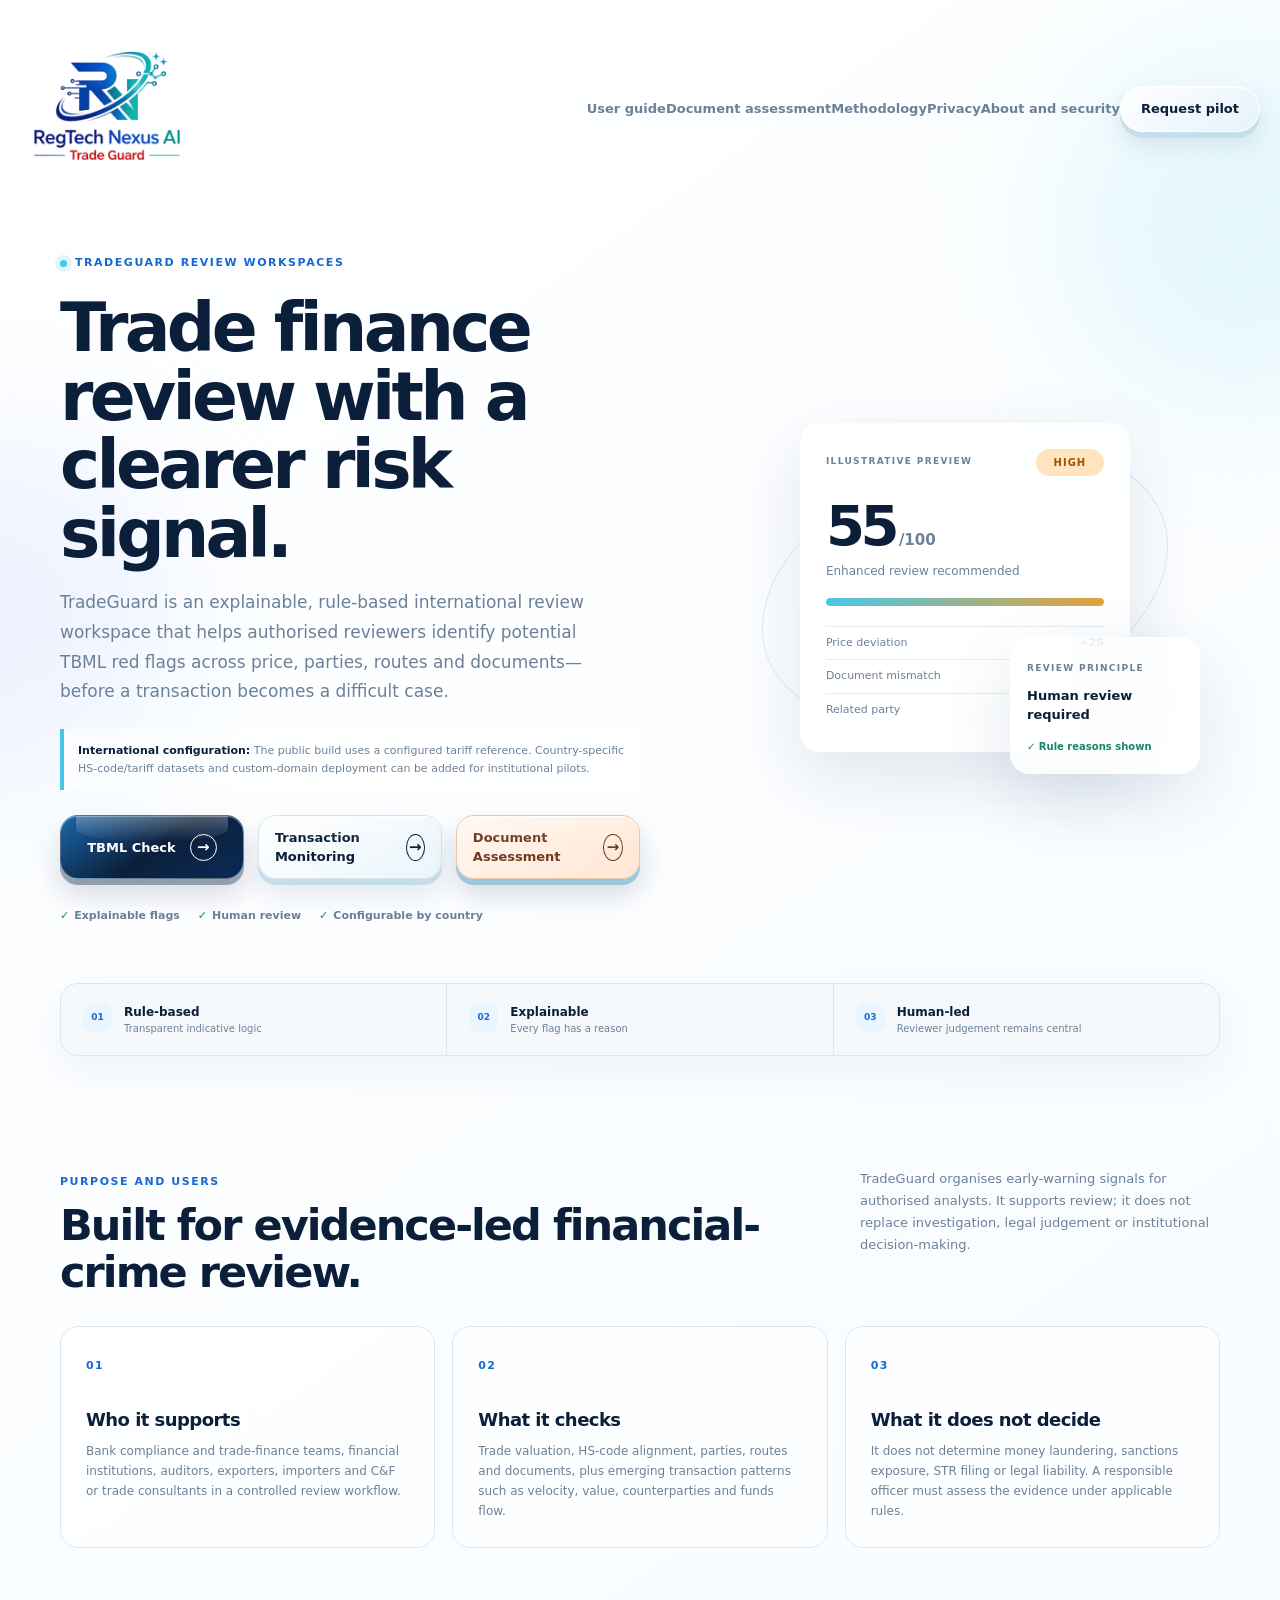
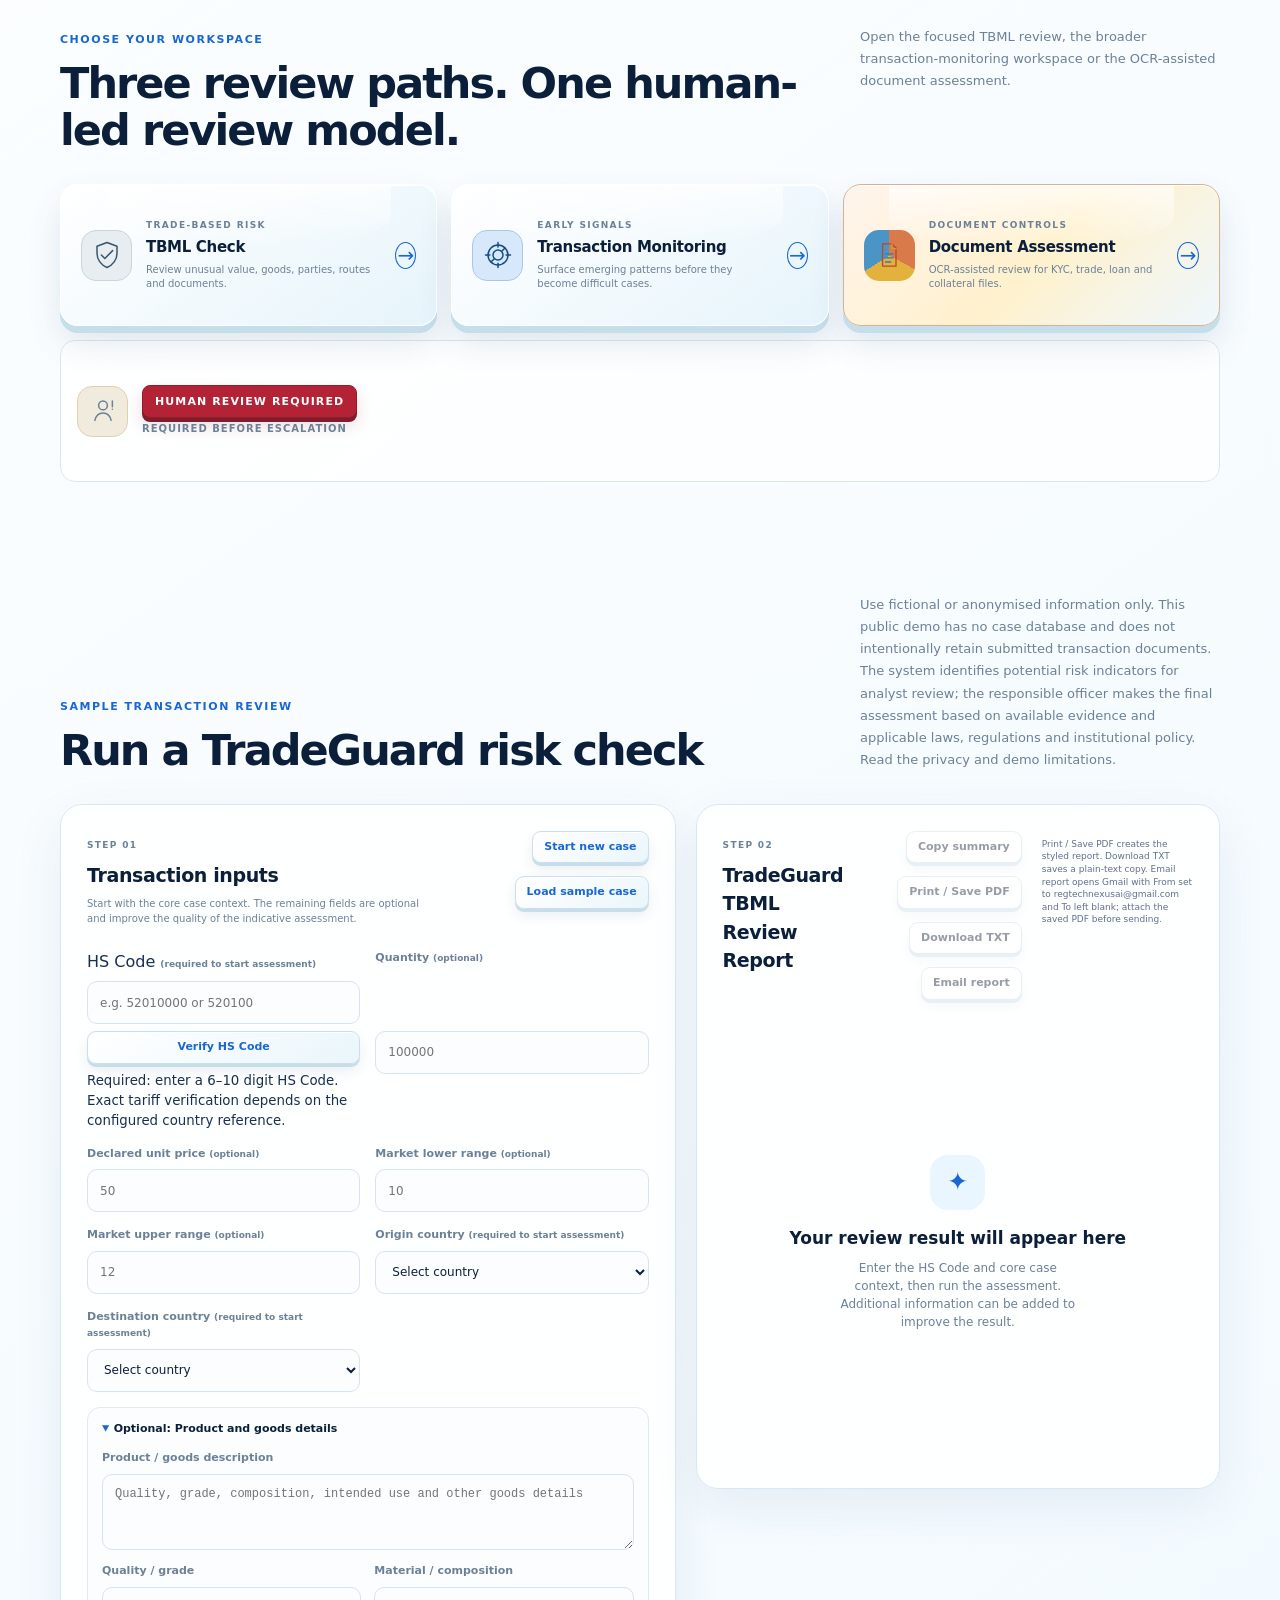
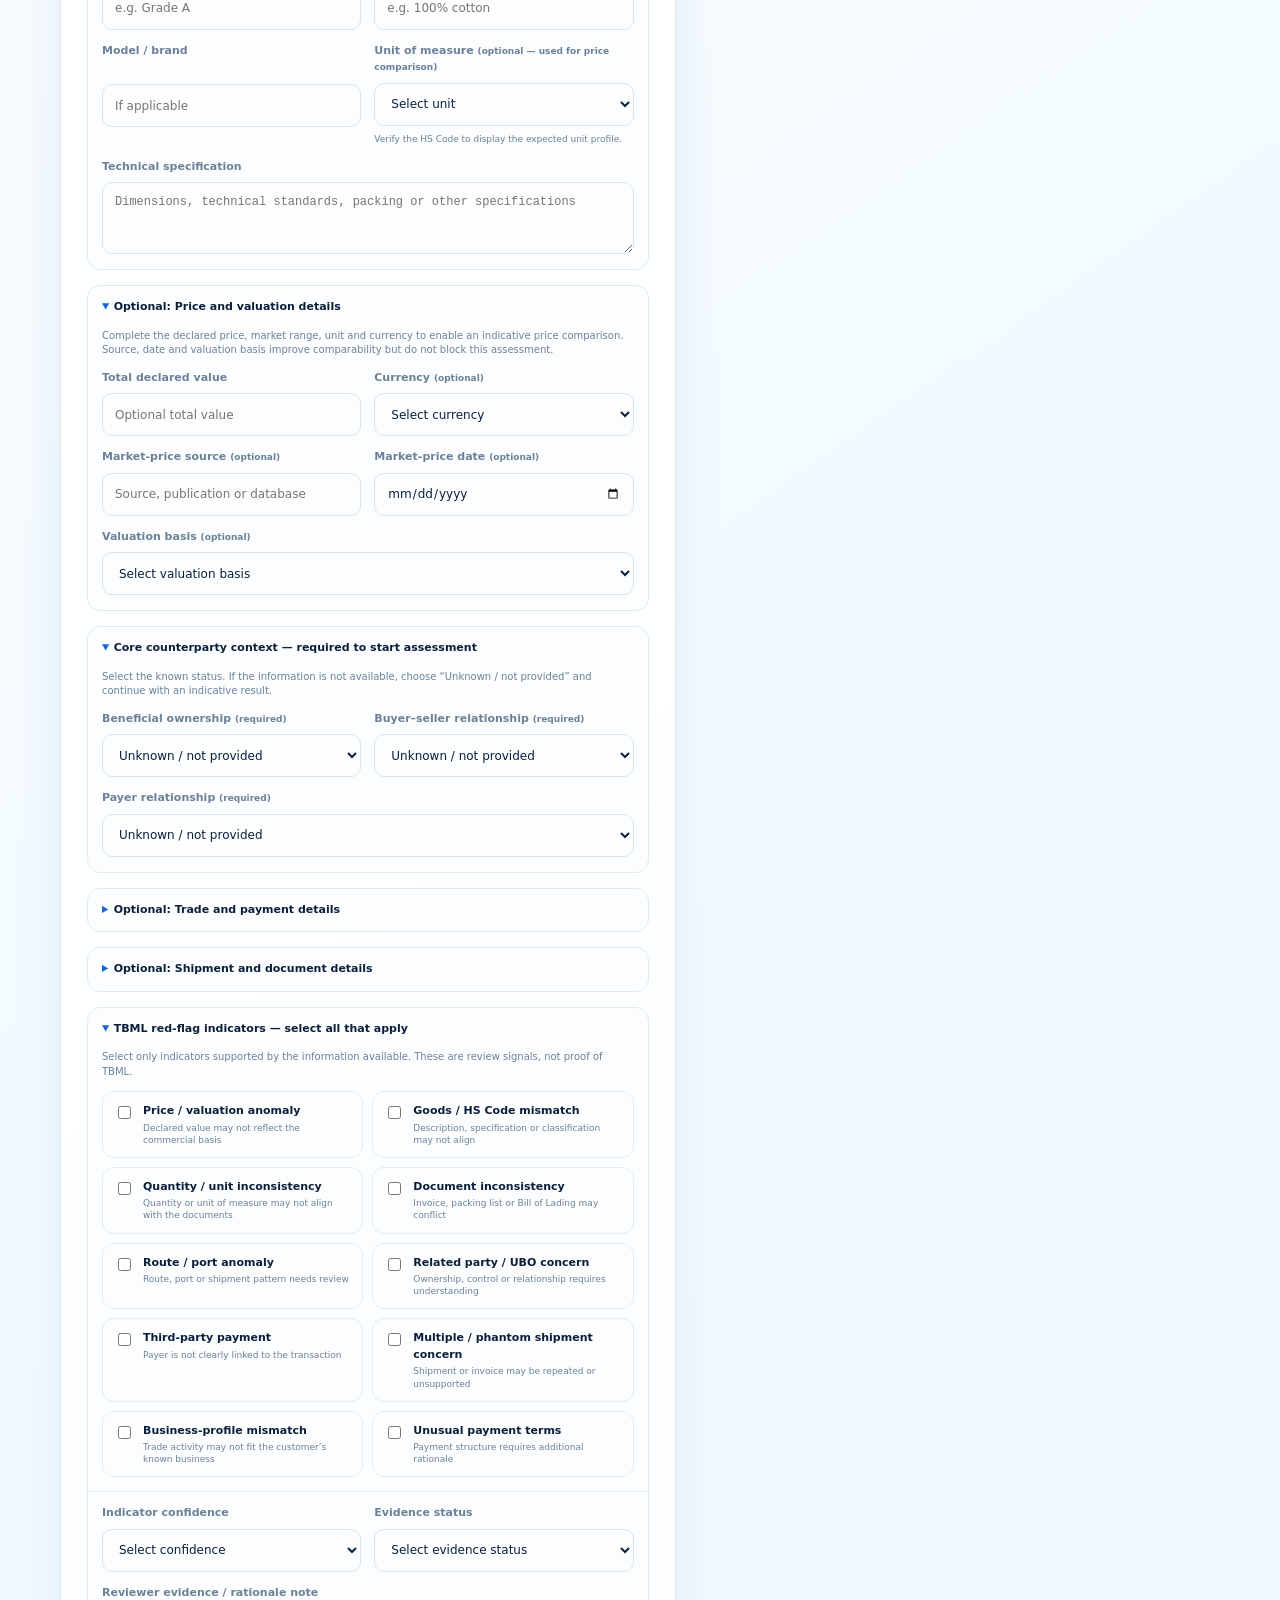
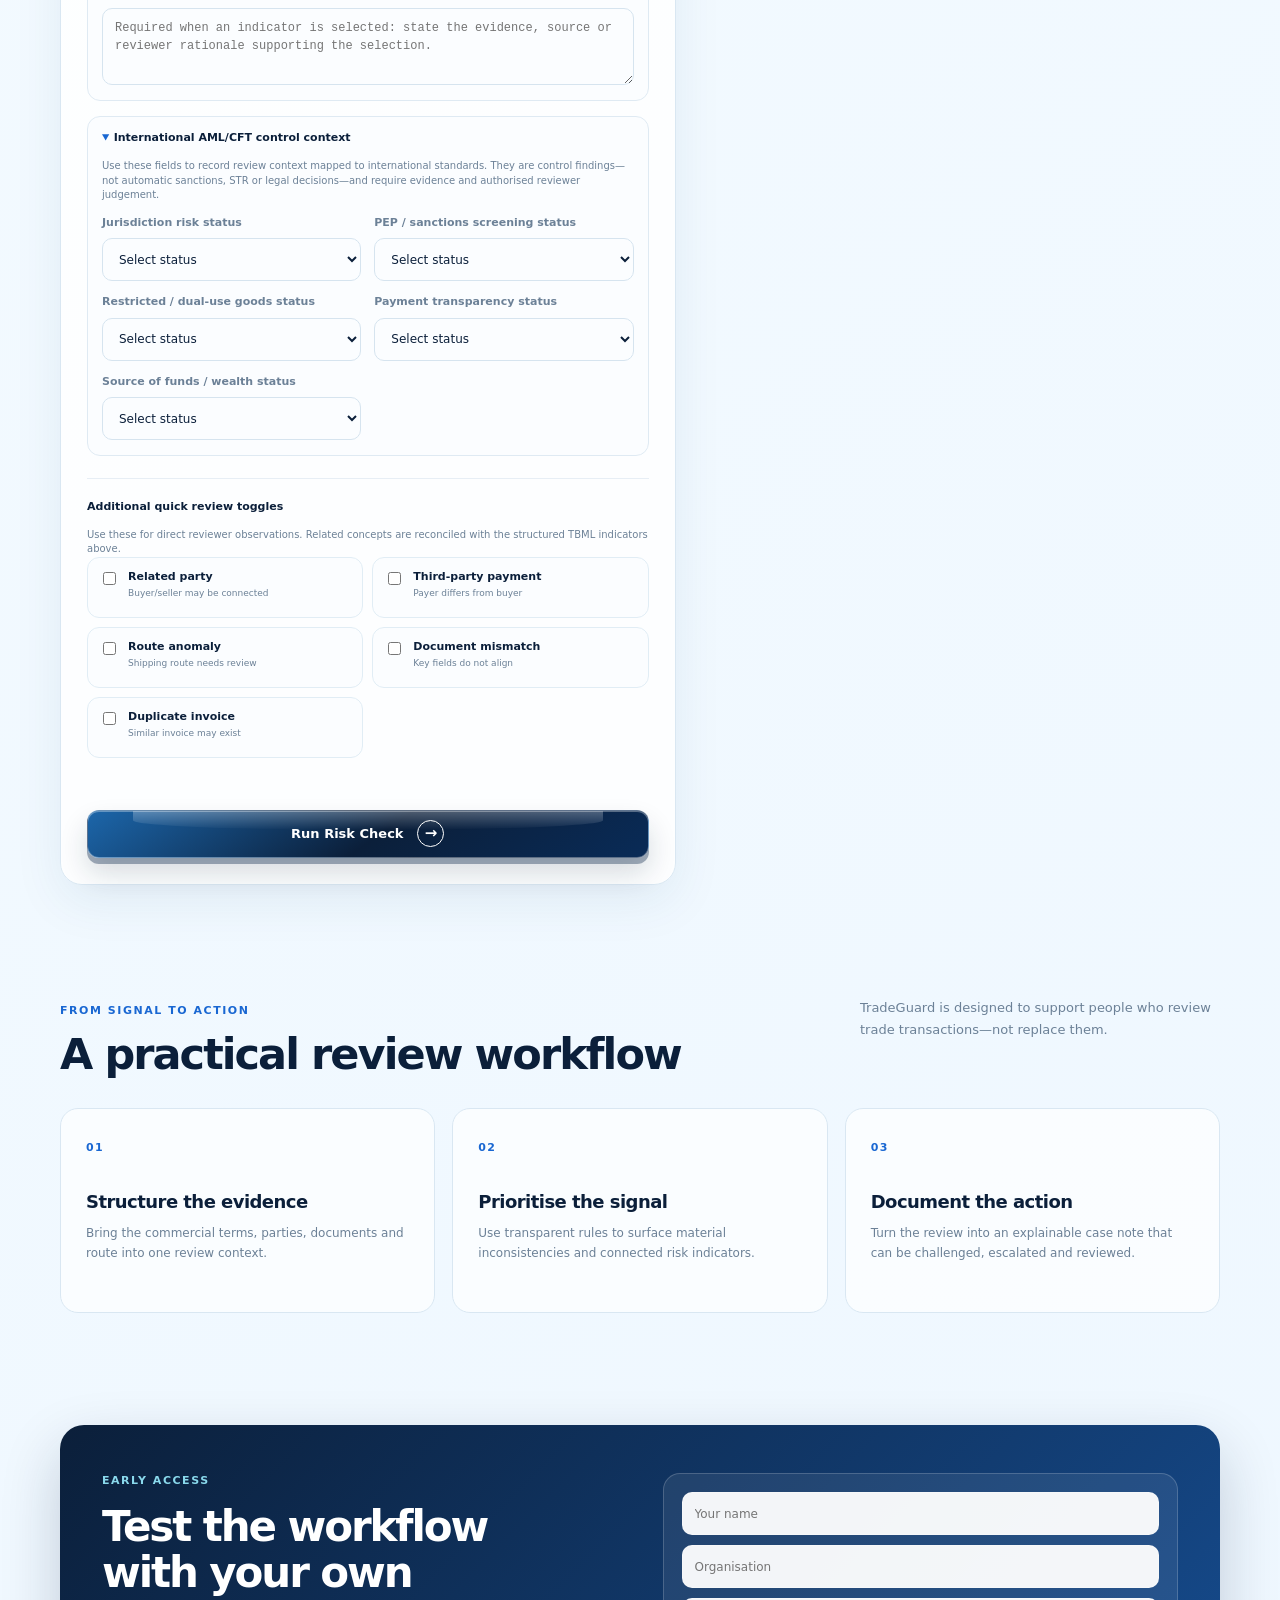
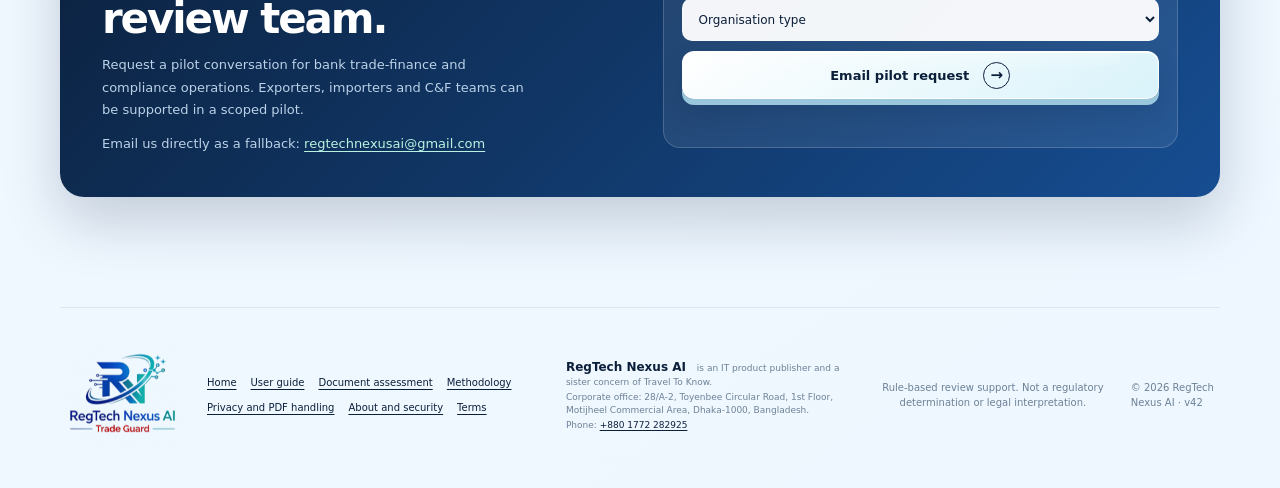
==== commit bb789615: "Set TradeGuard email defaults and report actions" ====
--- a/index.html
+++ b/index.html
@@ -581,9 +581,9 @@
                 <div class="panel-actions">
                   <button id="copyReportButton" class="text-button" type="button" disabled>Copy summary</button>
                   <button id="printReportButton" class="text-button" type="button" disabled>Print / Save PDF</button>
-                  <button id="downloadReportButton" class="text-button" type="button" disabled>Download TXT</button>
-                </div>
-                <p class="export-note">Print / Save PDF creates the styled report. Download TXT creates a plain-text copy.</p>
+                  <button id="downloadReportButton" class="text-button" type="button" disabled>Download TXT</button><button id="emailReportButton" class="text-button" type="button" disabled>Email report</button>
+                </div>
+                <p class="export-note">Print / Save PDF creates the styled report. Download TXT saves a plain-text copy. Email report opens Gmail with From set to regtechnexusai@gmail.com and To left blank; attach the saved PDF before sending.</p>
             </div>
 
             <div id="emptyReport" class="empty-report">
@@ -664,7 +664,7 @@
             <p>Request a pilot conversation for bank trade-finance and compliance operations. Exporters, importers and C&amp;F teams can be supported in a scoped pilot.</p>
             <p class="pilot-email-note">
               Email us directly as a fallback:
-              <a href="mailto:regtechnexusai@gmail.com?subject=TradeGuard%20pilot%20request&amp;body=Hello%20RegTech%20Nexus%20AI%2C%0A%0AI%20would%20like%20to%20discuss%20a%20TradeGuard%20pilot.%0A%0AOrganisation%3A%20%0AOrganisation%20type%3A%20%0A%0ARegards%2C%0A" aria-label="Email RegTech Nexus AI about a TradeGuard pilot">regtechnexusai@gmail.com</a>
+              <a href="mailto:?from=regtechnexusai%40gmail.com&subject=TradeGuard%20pilot%20request&amp;body=Hello%20RegTech%20Nexus%20AI%2C%0A%0AI%20would%20like%20to%20discuss%20a%20TradeGuard%20pilot.%0A%0AOrganisation%3A%20%0AOrganisation%20type%3A%20%0A%0ARegards%2C%0A" aria-label="Email RegTech Nexus AI about a TradeGuard pilot">regtechnexusai@gmail.com</a>
             </p>
           </div>
           <form id="pilotForm" class="pilot-form">
@@ -707,7 +707,7 @@
       <span data-build-version data-build-format="footer">© 2026 RegTech Nexus AI · v42</span>
     </footer>
 
-    <script type="module" src="./site-version.js?v=41"></script>
-    <script type="module" src="./main.js?v=41"></script>
-  </body>
+    <script type="module" src="./site-version.js?v=43"></script>
+    <script type="module" src="./main.js?v=43"></script>
+  <script src="./site-email.js" defer></script></body>
 </html>
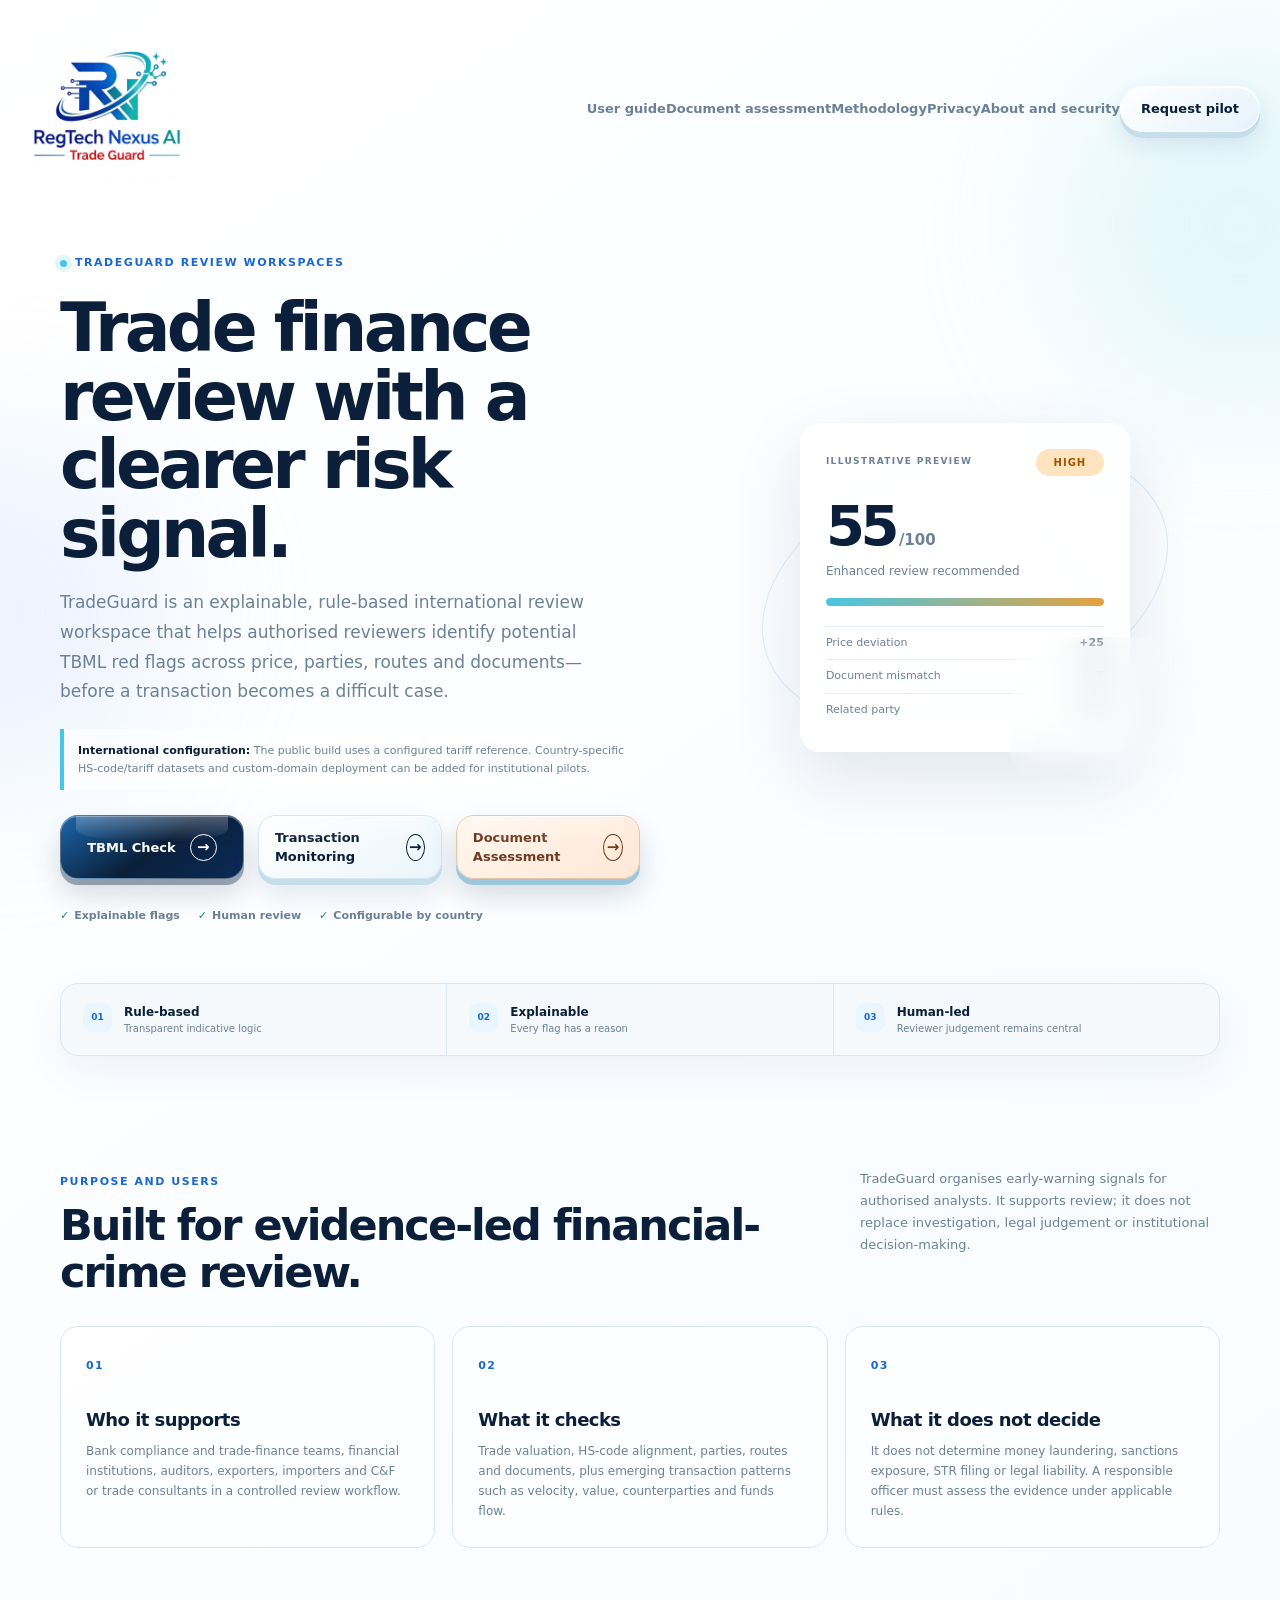
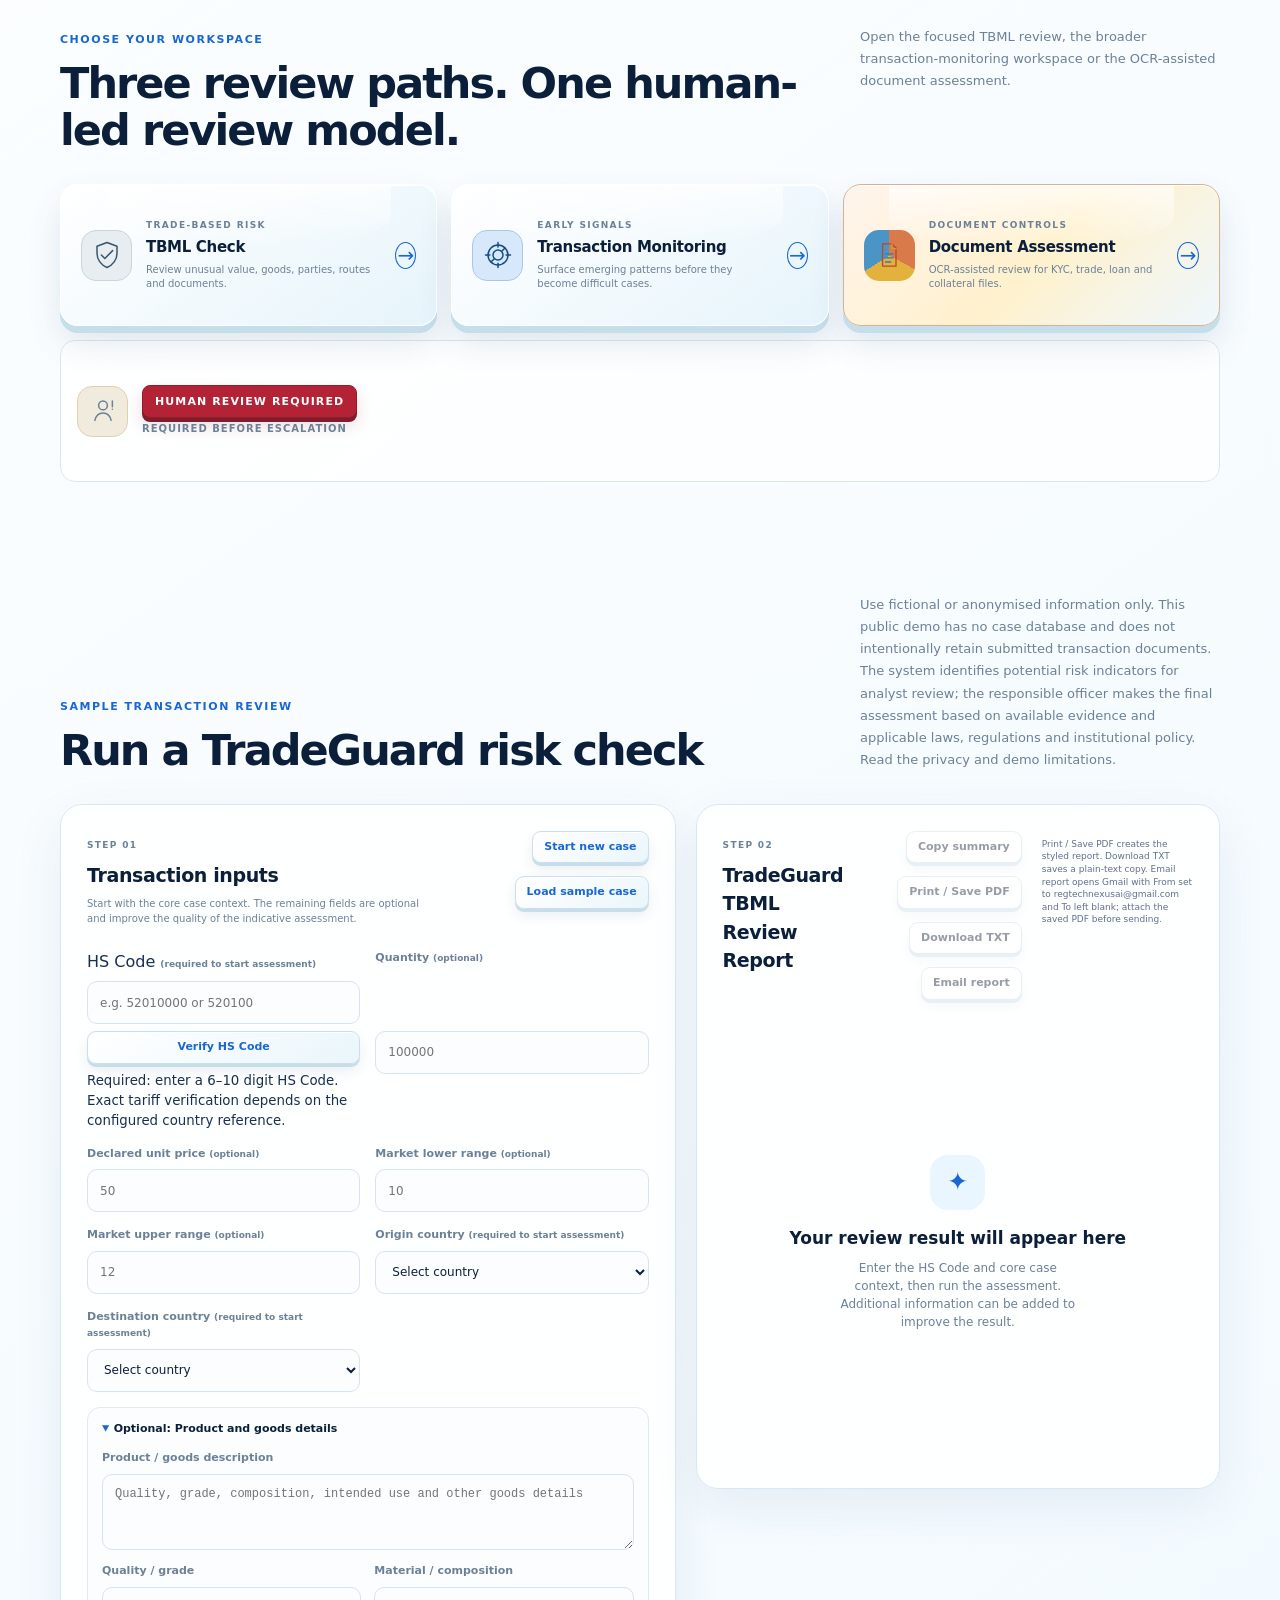
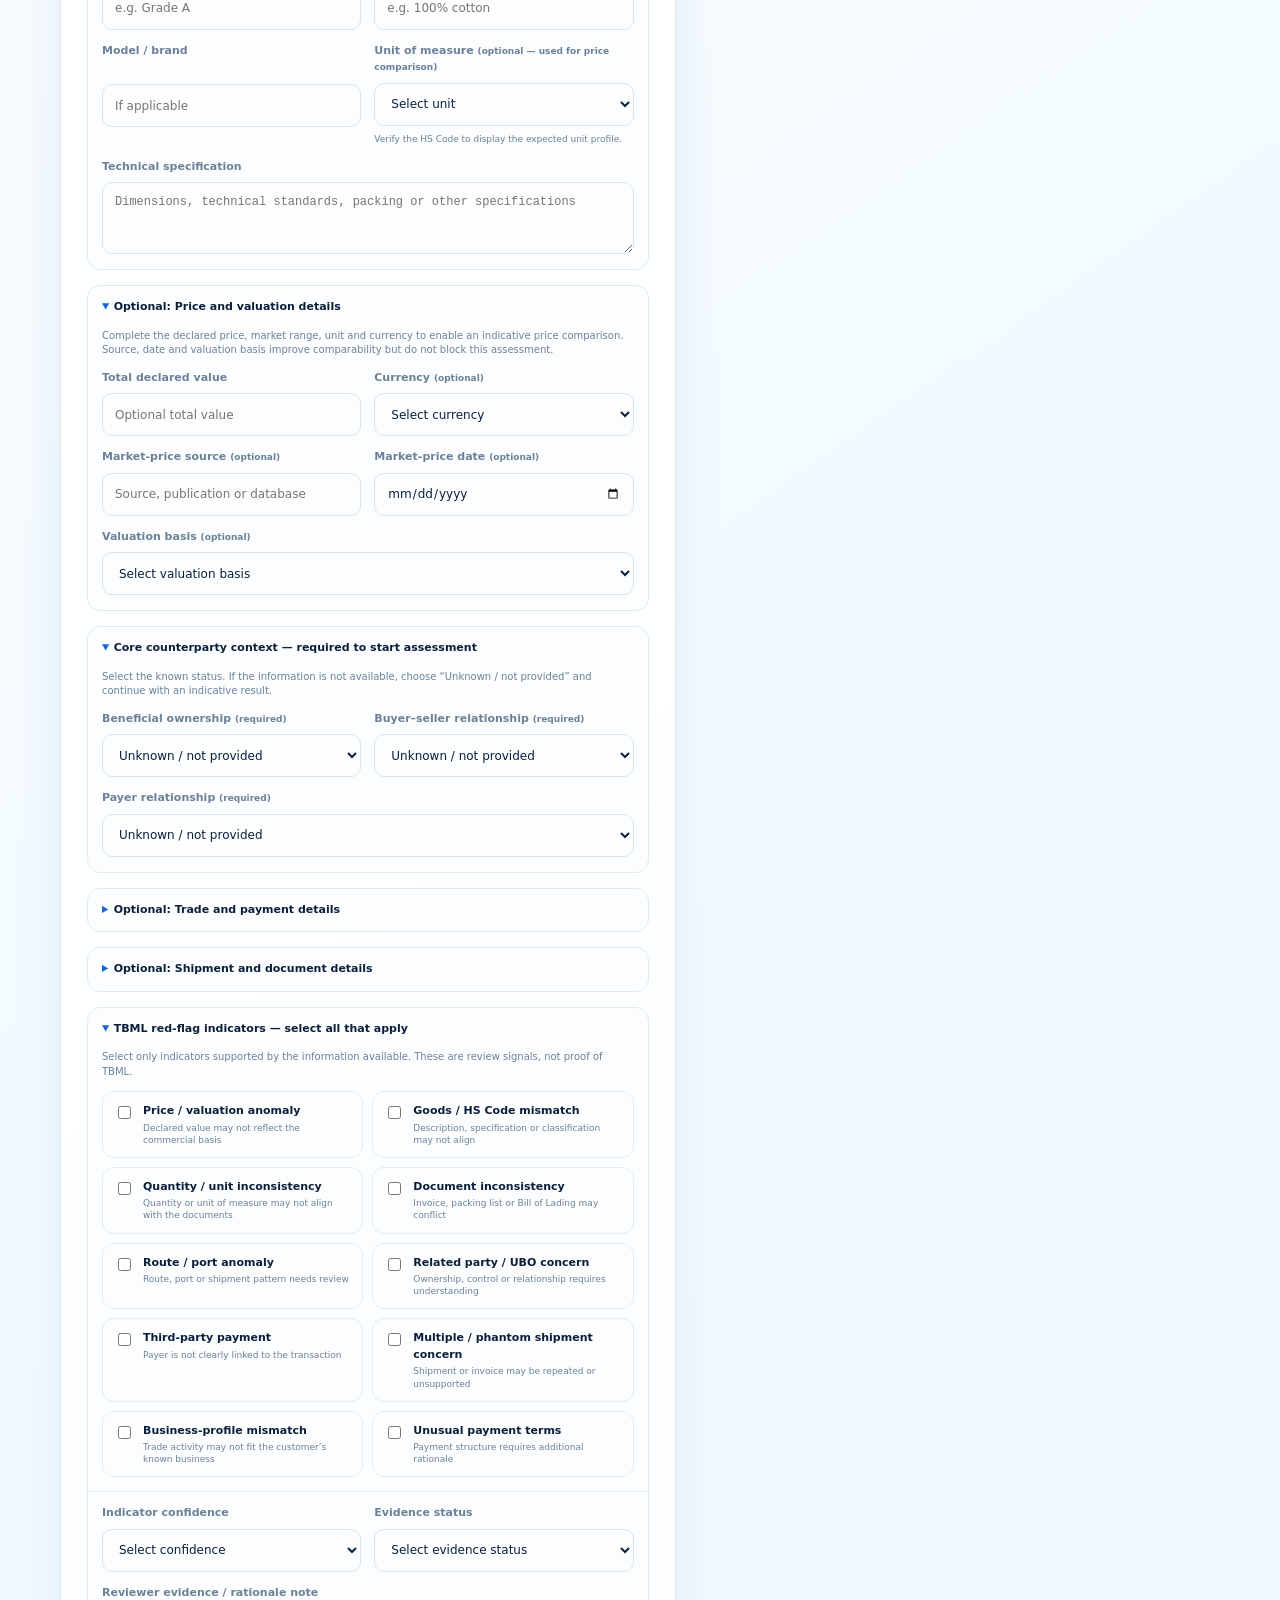
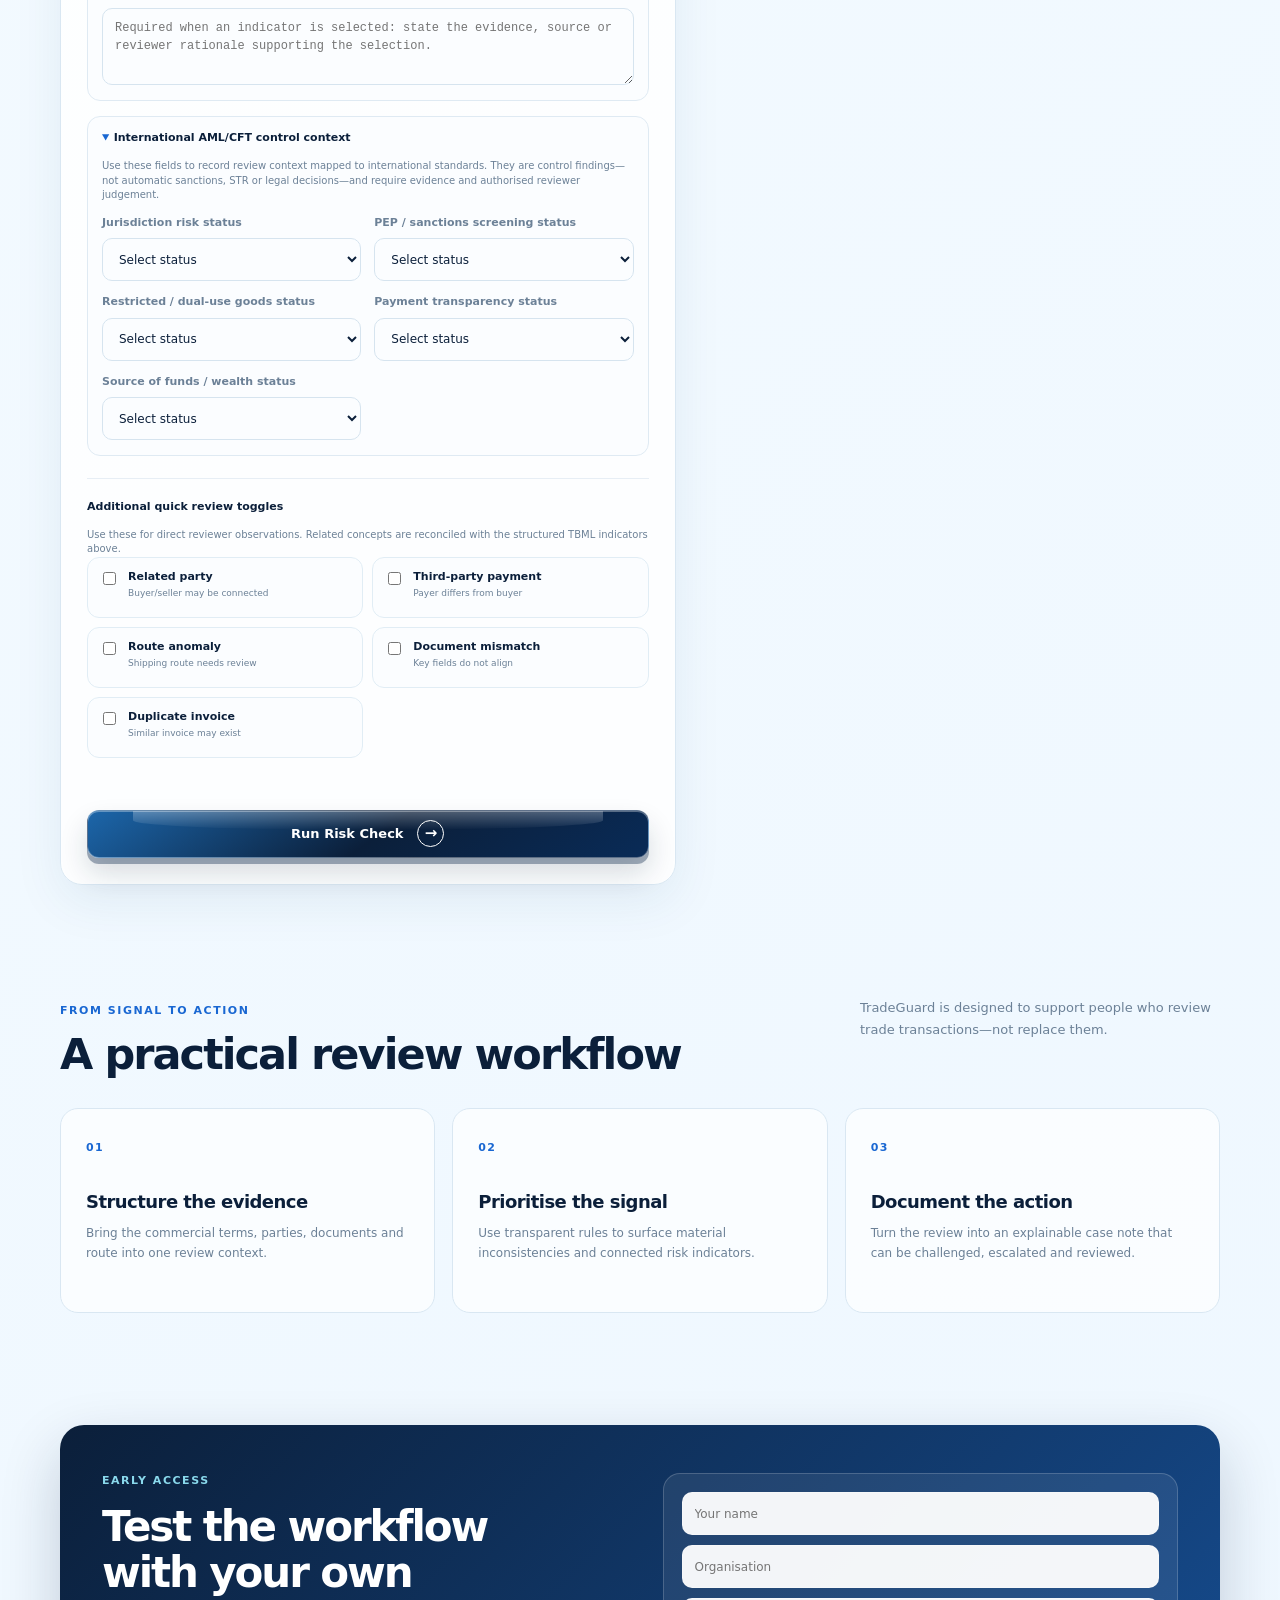
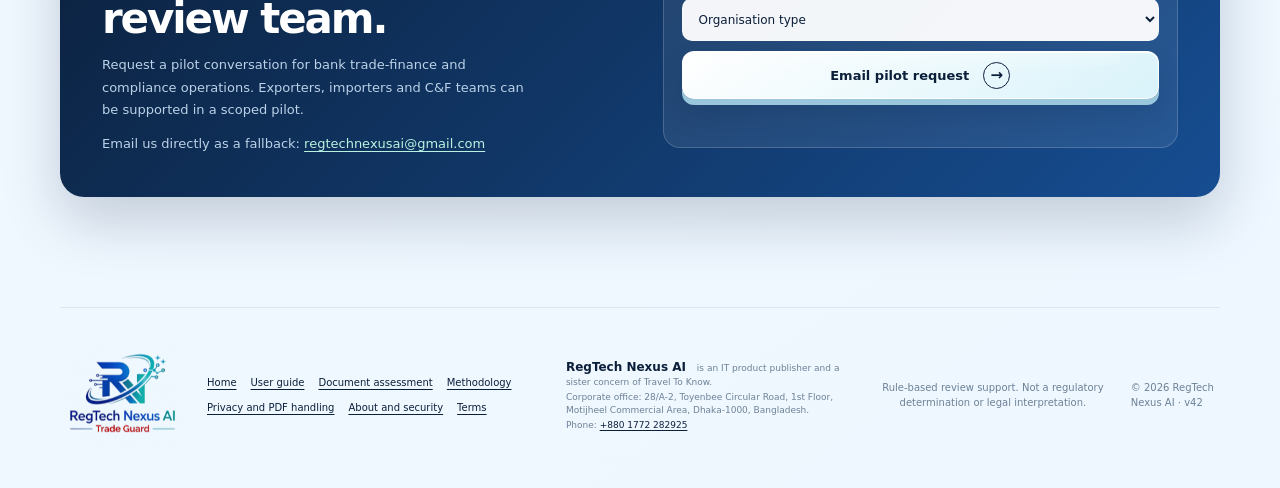
==== commit 491c07be: "Clarify TradeGuard input completion label" ====
--- a/index.html
+++ b/index.html
@@ -612,7 +612,7 @@
 
               <div class="data-completeness-card">
                 <div class="completeness-header">
-                  <span>DATA COMPLETENESS</span>
+                  <span>INPUT FIELD COMPLETION</span>
                   <strong id="dataCompletenessValue">0%</strong>
                 </div>
                 <div class="completeness-bar"><span id="dataCompletenessBar"></span></div>
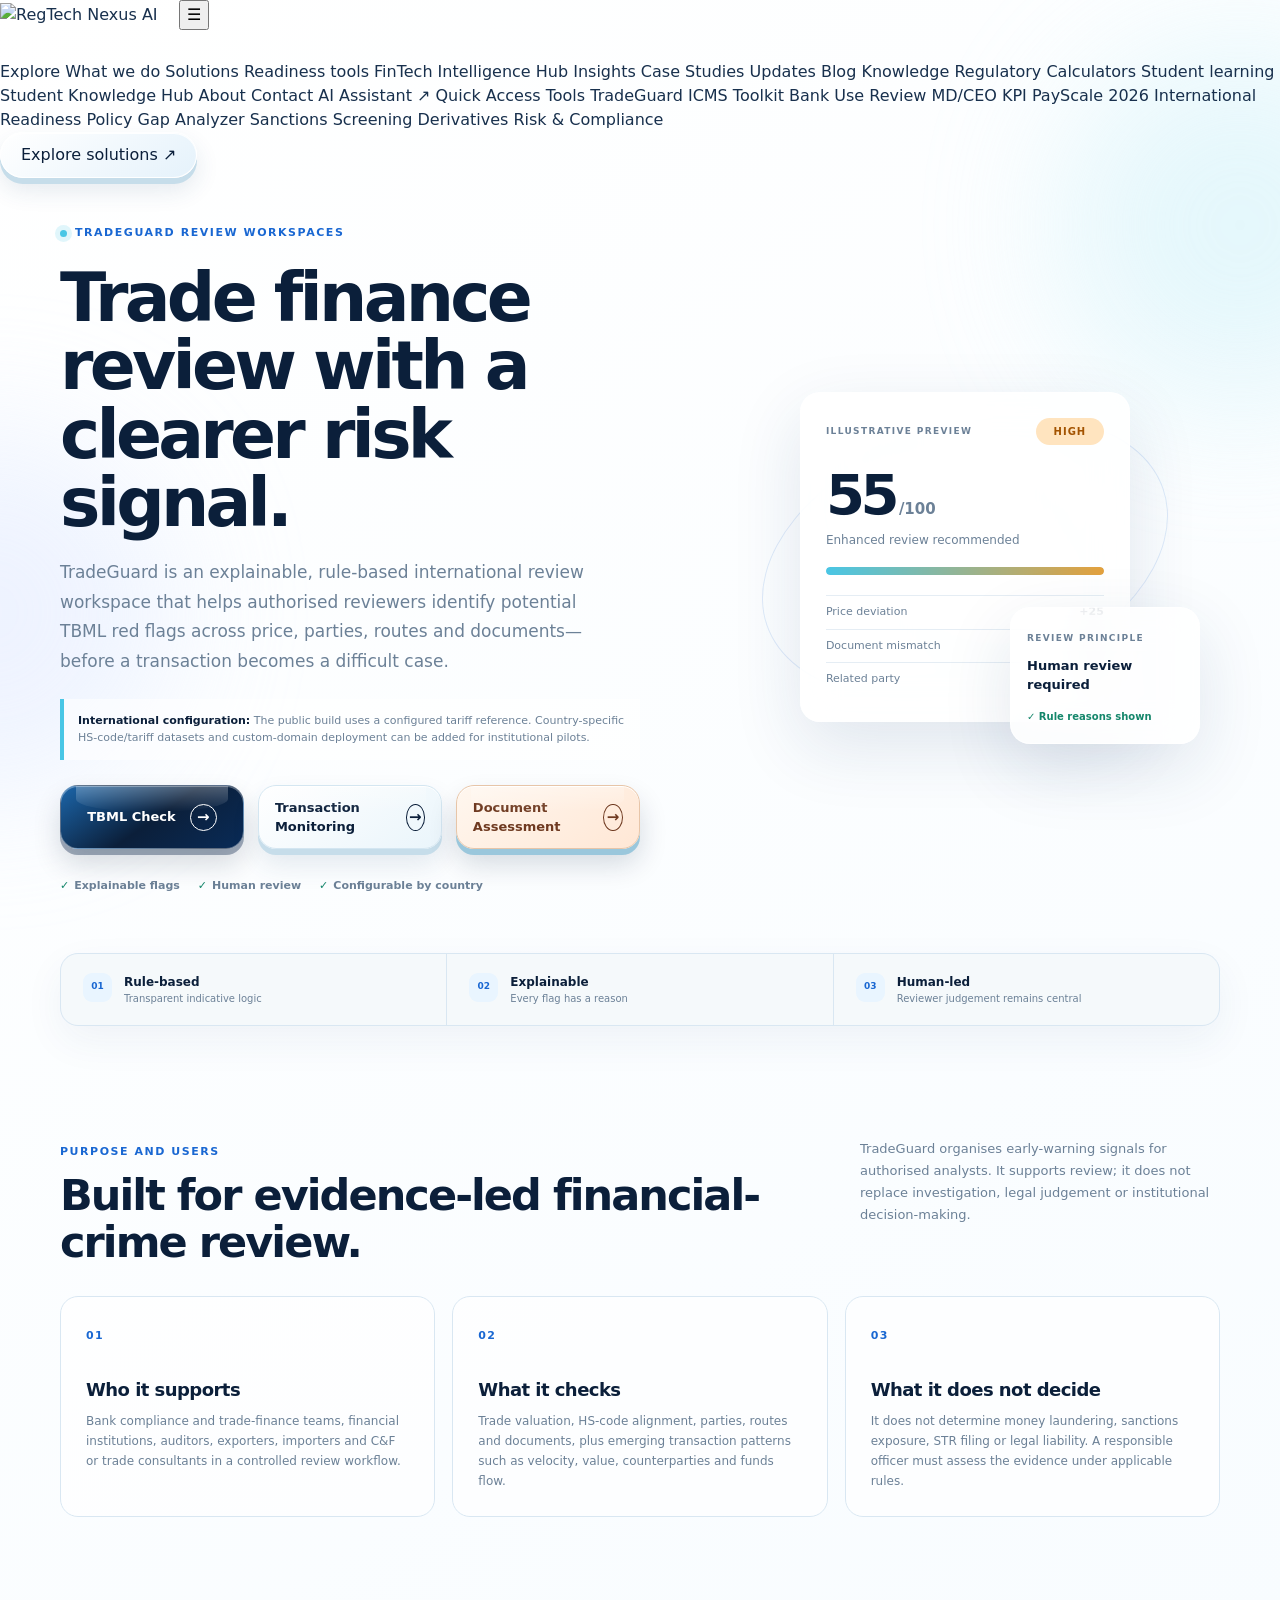
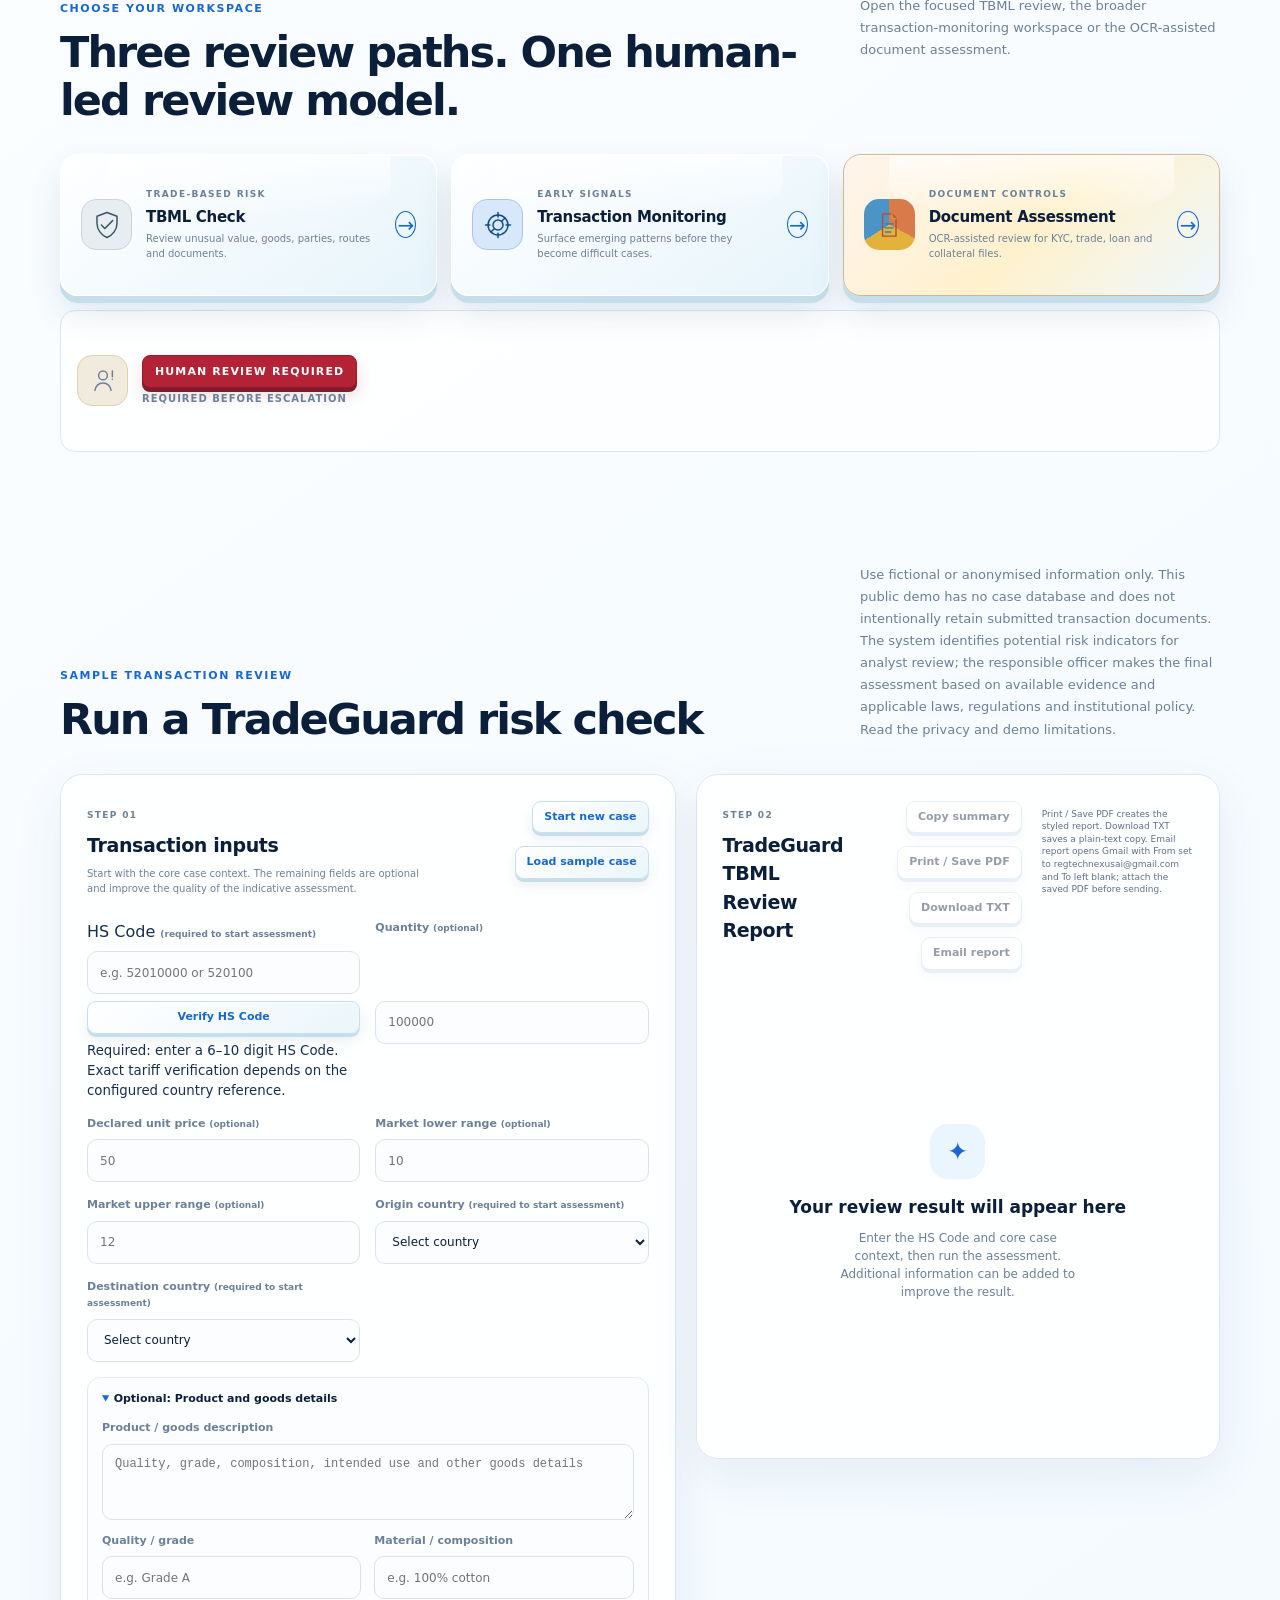
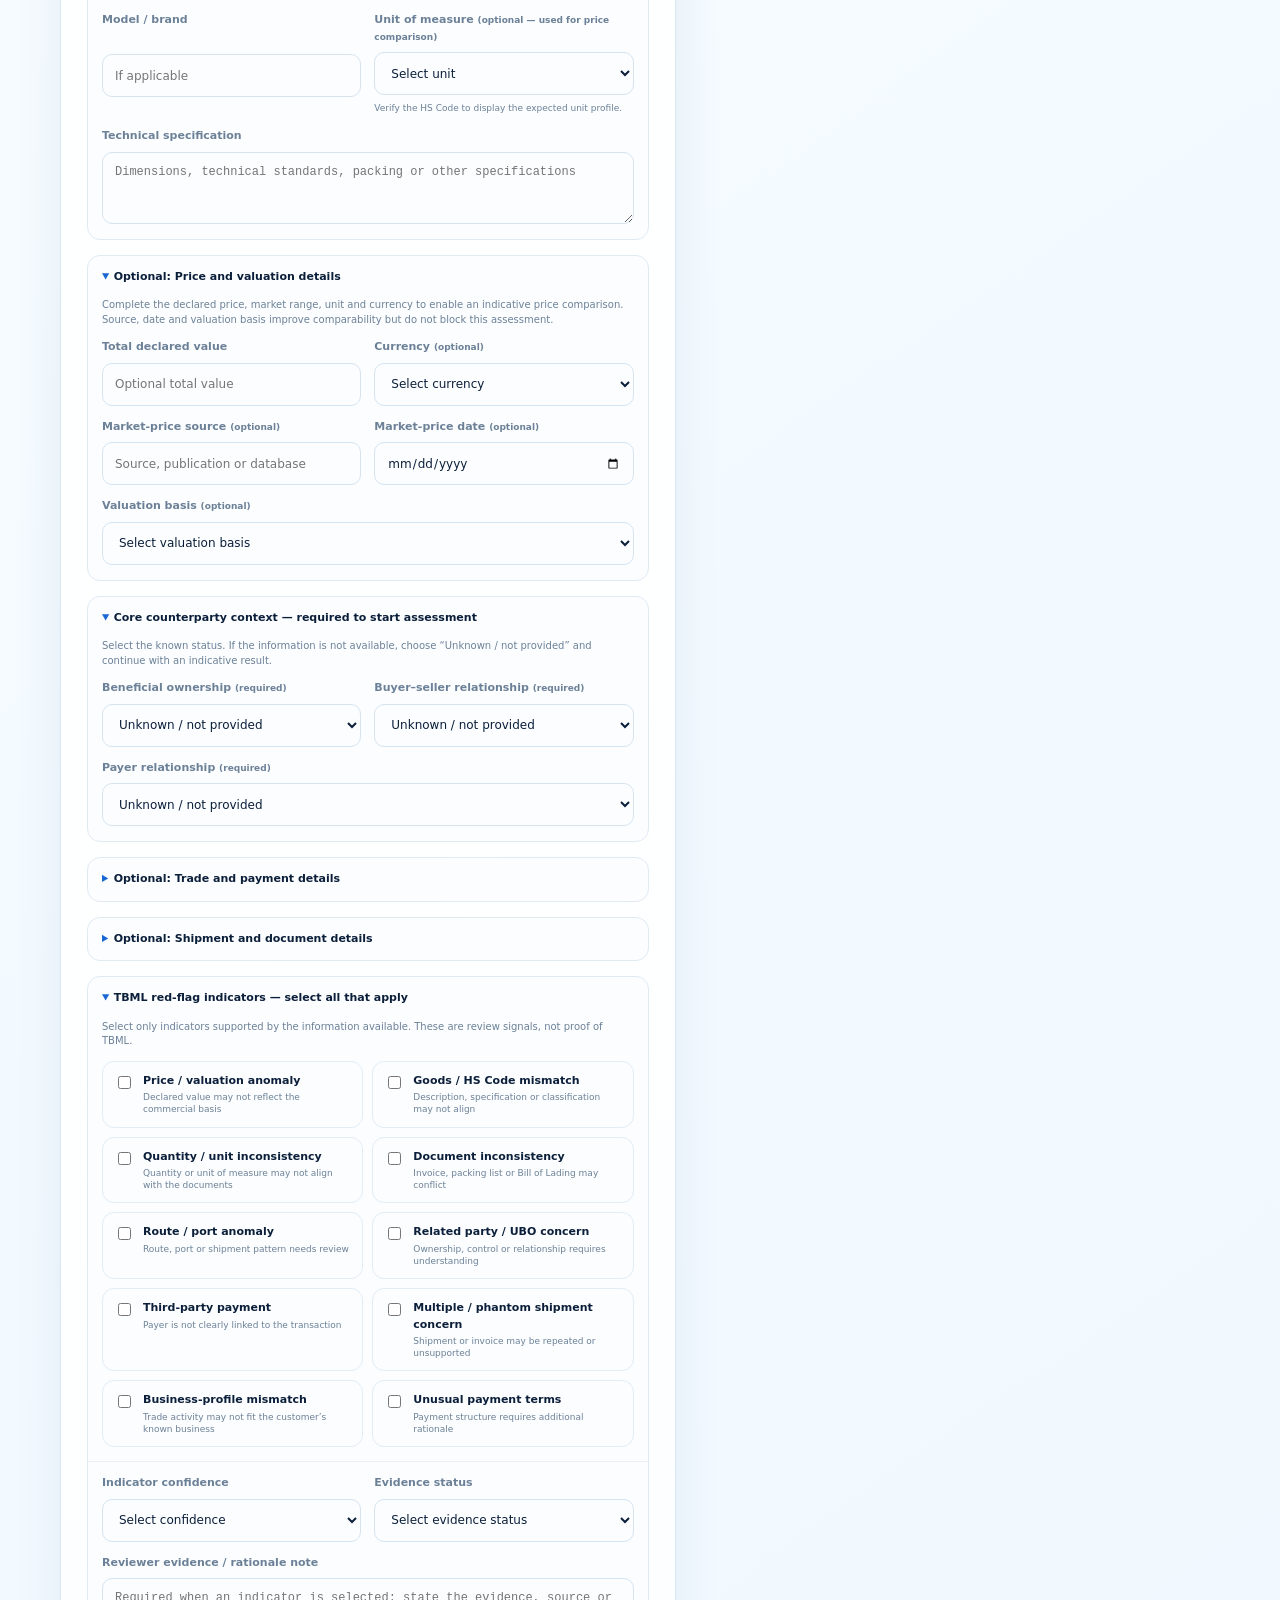
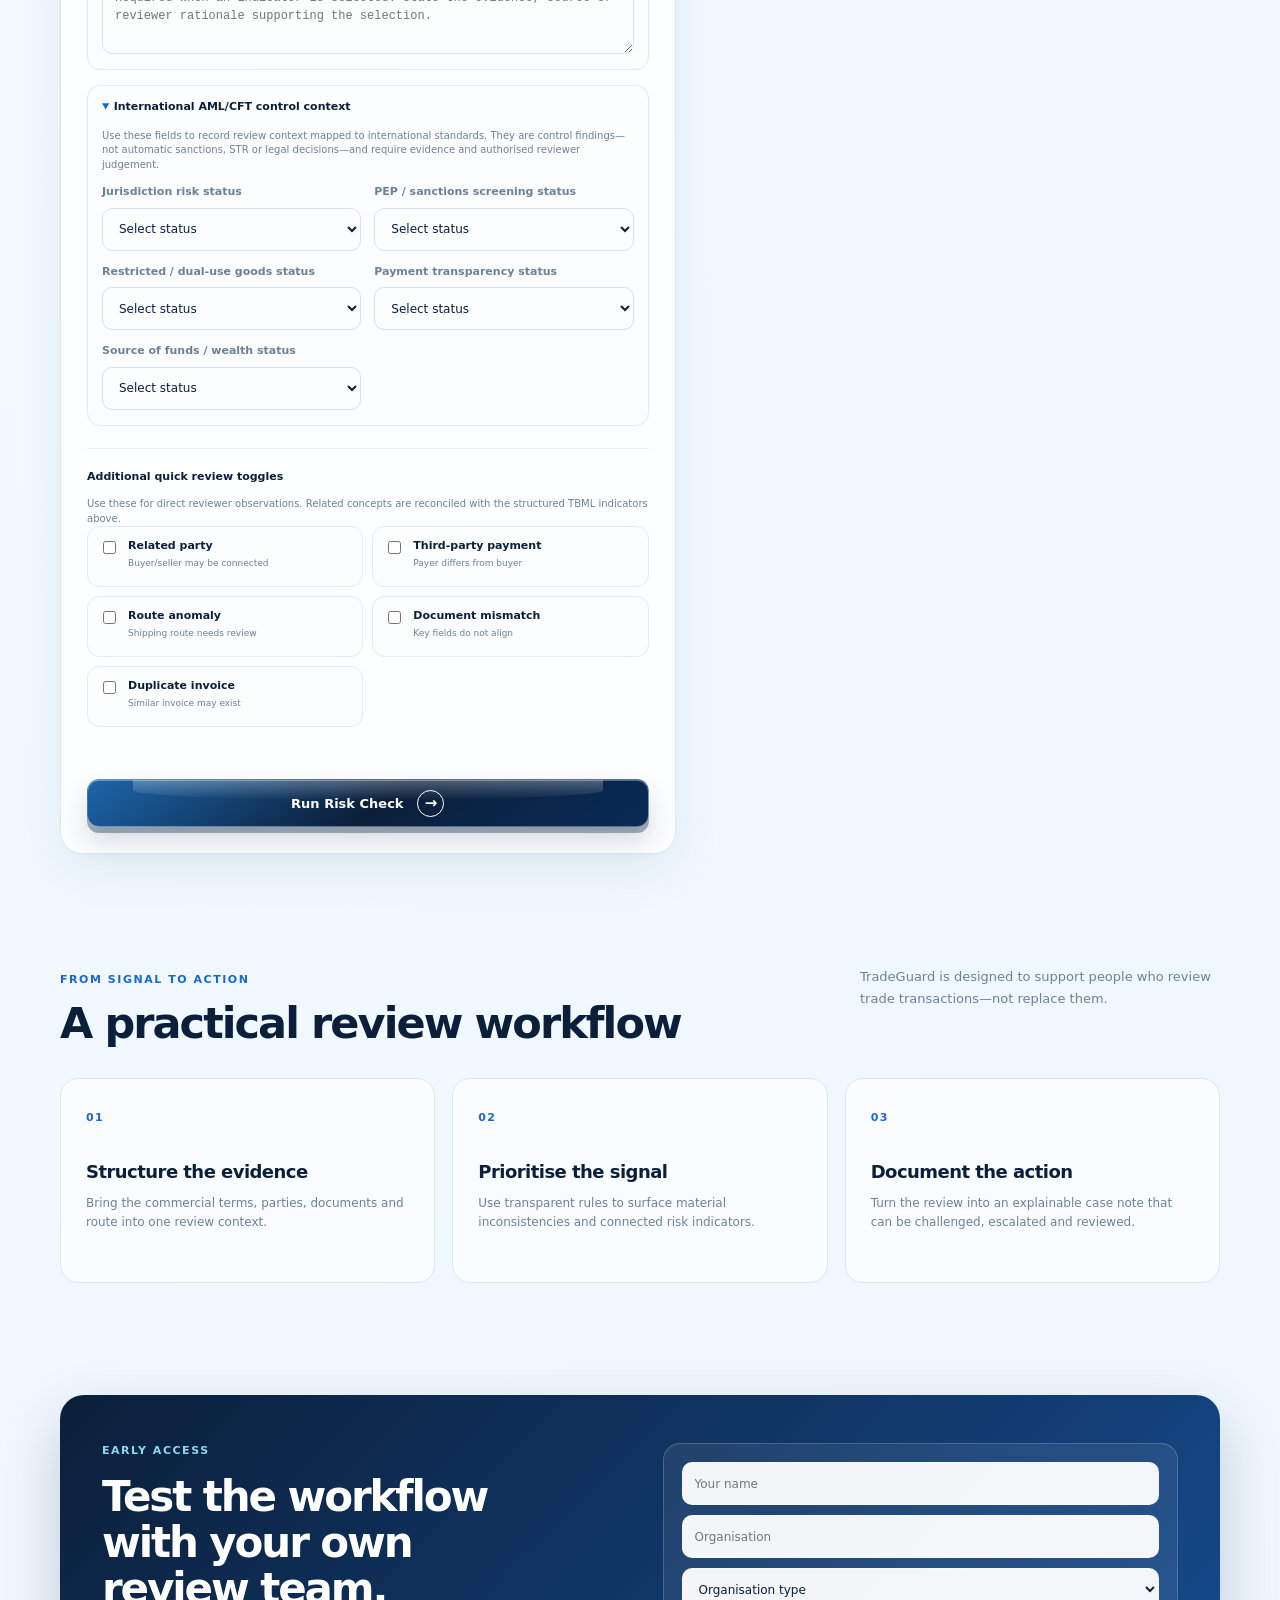
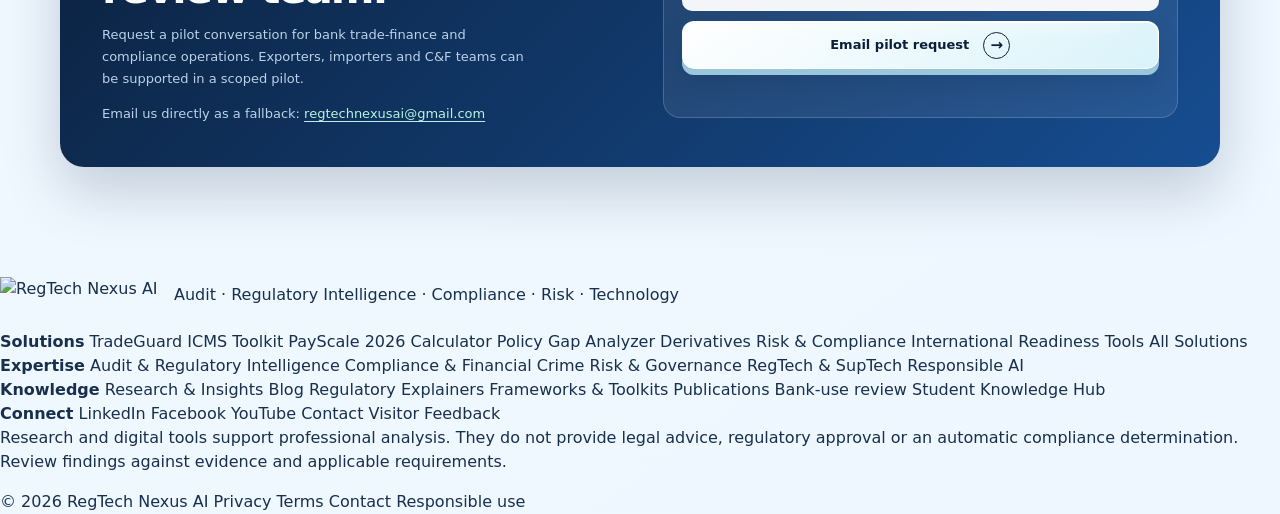
==== commit f894deb0: "Match TradeGuard header and footer to main RegTech Nexus AI site" ====
--- a/index.html
+++ b/index.html
@@ -21,29 +21,47 @@
     <meta name="twitter:image" content="https://regtechnexusai.com/tradeguard/regtech-nexus-ai-logo.png" />
     <meta http-equiv="Content-Security-Policy" content="default-src 'self'; base-uri 'self'; object-src 'none'; frame-ancestors 'none'; img-src 'self' data:; style-src 'self' https://fonts.googleapis.com; font-src https://fonts.gstatic.com; script-src 'self'; connect-src 'self'; worker-src 'self' blob:; form-action 'self' mailto:;" />
     <title>TradeGuard | RegTech Nexus AI</title>
-    <link rel="stylesheet" href="./style.css?v=41" />
+    <link rel="stylesheet" href="./style.css?v=42-main-shell" />
   </head>
   <body>
     <div class="ambient ambient-one" aria-hidden="true"></div>
     <div class="ambient ambient-two" aria-hidden="true"></div>
 
-    <header class="site-header site-header-home">
-      <a class="brand brand-image" href="#top" aria-label="TradeGuard home">
-        <img
-          class="brand-logo"
-          src="./regtech-nexus-ai-logo.png"
-          alt="RegTech Nexus AI — TradeGuard"
-        />
-      </a>
-      <nav class="nav-links" aria-label="Main navigation">
-        <a href="./guide.html">User guide</a>
-        <a href="./document-assessment.html">Document assessment</a>
-        <a href="./methodology.html">Methodology</a>
-        <a href="./privacy.html">Privacy</a>
-        <a href="./about.html">About and security</a>
-        <a class="nav-cta" href="#pilot">Request pilot</a>
-      </nav>
-    </header>
+    <header class="nav tradeguard-main-nav">
+  <a class="brand" href="https://regtechnexusai.com/#work" aria-label="RegTech Nexus AI home">
+    <img class="brand-logo" src="/regtech-nexus-ai-logo-2026.png" alt="RegTech Nexus AI" width="190" height="62" decoding="async">
+  </a>
+  <button class="menu" type="button" aria-label="Open menu" aria-expanded="false" aria-controls="tradeguard-main-nav">☰</button>
+  <nav id="tradeguard-main-nav" aria-label="Main navigation">
+    <span class="nav-menu-heading">Explore</span>
+    <a href="https://regtechnexusai.com/#work">What we do</a>
+    <a href="https://regtechnexusai.com/#solutions">Solutions</a>
+    <a href="https://regtechnexusai.com/global-financial-systems.html">Readiness tools</a>
+    <a href="https://regtechnexusai.com/fintech-intelligence-hub/">FinTech Intelligence Hub</a>
+    <a href="https://regtechnexusai.com/insights.html">Insights</a>
+    <a href="https://regtechnexusai.com/case-studies/">Case Studies</a>
+    <a href="https://regtechnexusai.com/insights.html#launch-updates">Updates</a>
+    <a href="https://regtechnexusai.com/blog.html">Blog</a>
+    <a href="https://regtechnexusai.com/#knowledge">Knowledge</a>
+    <a href="https://regtechnexusai.com/international-regulatory-calculators.html">Regulatory Calculators</a>
+    <span class="nav-menu-heading">Student learning</span>
+    <a href="https://regtechnexusai.com/student/">Student Knowledge Hub</a>
+    <a href="https://regtechnexusai.com/#about">About</a>
+    <a href="https://regtechnexusai.com/contact.html">Contact</a>
+    <a href="https://chatgpt.com/g/g-6a09920b01348191b9b1628b69367d9b-regtech-nexus-ai" target="_blank" rel="noopener noreferrer">AI Assistant ↗</a>
+    <span class="nav-menu-heading">Quick Access Tools</span>
+    <a href="https://regtechnexusai.com/tradeguard/">TradeGuard</a>
+    <a href="https://regtechnexusai.com/icms-2026/">ICMS Toolkit</a>
+    <a href="https://regtechnexusai.com/bank-use-review.html">Bank Use Review</a>
+    <a href="https://regtechnexusai.com/md-ceo-performance-calculator/">MD/CEO KPI</a>
+    <a href="https://regtechnexusai.com/payscale-2026/">PayScale 2026</a>
+    <a href="https://regtechnexusai.com/global-financial-systems.html#assessment">International Readiness</a>
+    <a href="https://regtechnexusai.com/regulatory-gap-analyzer/">Policy Gap Analyzer</a>
+    <a href="https://regtechnexusai.com/sanctions-screening/">Sanctions Screening</a>
+    <a href="https://regtechnexusai.com/derivatives/">Derivatives Risk &amp; Compliance</a>
+  </nav>
+  <a class="nav-cta nav-cta-gloss" href="https://regtechnexusai.com/#solutions">Explore solutions ↗</a>
+</header>
 
     <main id="top">
       <section class="hero section-shell home-hero">
@@ -612,7 +630,7 @@
 
               <div class="data-completeness-card">
                 <div class="completeness-header">
-                  <span>INPUT FIELD COMPLETION</span>
+                  <span>DATA COMPLETENESS</span>
                   <strong id="dataCompletenessValue">0%</strong>
                 </div>
                 <div class="completeness-bar"><span id="dataCompletenessBar"></span></div>
@@ -684,30 +702,60 @@
       </section>
     </main>
 
-    <footer class="site-footer section-shell">
-      <div class="footer-brand">
-        <img class="footer-logo" src="./regtech-nexus-ai-logo.png" alt="RegTech Nexus AI — TradeGuard" />
-      </div>
-      
-      <nav class="footer-links" aria-label="Legal and product information">
-        <a href="./index.html">Home</a>
-        <a href="./guide.html">User guide</a>
-        <a href="./document-assessment.html">Document assessment</a>
-        <a href="./methodology.html">Methodology</a>
-        <a href="./privacy.html">Privacy and PDF handling</a>
-        <a href="./about.html">About and security</a>
-        <a href="./terms.html">Terms</a>
-      </nav>
-      <div class="footer-company-details">
-        <p><strong>RegTech Nexus AI</strong> is an IT product publisher and a sister concern of Travel To Know.</p>
-        <p>Corporate office: 28/A-2, Toyenbee Circular Road, 1st Floor, Motijheel Commercial Area, Dhaka-1000, Bangladesh.</p>
-        <p>Phone: <a href="tel:+8801772282925">+880 1772 282925</a></p>
-      </div>
-      <p>Rule-based review support. Not a regulatory determination or legal interpretation.</p>
-      <span data-build-version data-build-format="footer">© 2026 RegTech Nexus AI · v42</span>
-    </footer>
+    <footer id="contact" class="tradeguard-main-footer">
+  <div class="footer-brand">
+    <div class="brand">
+      <img class="brand-logo" src="/regtech-nexus-ai-logo-2026.png" alt="RegTech Nexus AI" width="230" height="70" decoding="async">
+    </div>
+    <p>Audit · Regulatory Intelligence · Compliance · Risk · Technology</p>
+  </div>
+  <div>
+    <b>Solutions</b>
+    <a href="https://regtechnexusai.com/tradeguard/">TradeGuard</a>
+    <a href="https://regtechnexusai.com/icms-2026/">ICMS Toolkit</a>
+    <a href="https://regtechnexusai.com/payscale-2026/">PayScale 2026 Calculator</a>
+    <a href="https://regtechnexusai.com/regulatory-gap-analyzer/">Policy Gap Analyzer</a>
+    <a href="https://regtechnexusai.com/derivatives/">Derivatives Risk &amp; Compliance</a>
+    <a href="https://regtechnexusai.com/global-financial-systems.html">International Readiness Tools</a>
+    <a href="https://regtechnexusai.com/#solutions">All Solutions</a>
+  </div>
+  <div>
+    <b>Expertise</b>
+    <a href="https://regtechnexusai.com/#capabilities">Audit &amp; Regulatory Intelligence</a>
+    <a href="https://regtechnexusai.com/#capabilities">Compliance &amp; Financial Crime</a>
+    <a href="https://regtechnexusai.com/#capabilities">Risk &amp; Governance</a>
+    <a href="https://regtechnexusai.com/#capabilities">RegTech &amp; SupTech</a>
+    <a href="https://regtechnexusai.com/#about">Responsible AI</a>
+  </div>
+  <div>
+    <b>Knowledge</b>
+    <a href="https://regtechnexusai.com/insights.html">Research &amp; Insights</a>
+    <a href="https://regtechnexusai.com/blog.html">Blog</a>
+    <a href="https://regtechnexusai.com/regulatory-explainers.html">Regulatory Explainers</a>
+    <a href="https://regtechnexusai.com/frameworks-toolkit.html">Frameworks &amp; Toolkits</a>
+    <a href="https://regtechnexusai.com/publications.html">Publications</a>
+    <a href="https://regtechnexusai.com/bank-use-review.html">Bank-use review</a>
+    <a href="https://regtechnexusai.com/student/">Student Knowledge Hub</a>
+  </div>
+  <div>
+    <b>Connect</b>
+    <a href="https://www.linkedin.com/company/regtech-nexus-ai/" target="_blank" rel="noopener noreferrer">LinkedIn</a>
+    <a href="https://www.facebook.com/regtechnexusai" target="_blank" rel="noopener noreferrer">Facebook</a>
+    <a href="https://youtube.com/@regtechnexusai" target="_blank" rel="noopener noreferrer">YouTube</a>
+    <a href="https://regtechnexusai.com/contact.html">Contact</a>
+    <a href="https://regtechnexusai.com/visitor-feedback.html">Visitor Feedback</a>
+  </div>
+  <p class="footer-note">Research and digital tools support professional analysis. They do not provide legal advice, regulatory approval or an automatic compliance determination. Review findings against evidence and applicable requirements.</p>
+  <div class="legal">
+    <span>© 2026 RegTech Nexus AI</span>
+    <a href="https://regtechnexusai.com/privacy.html">Privacy</a>
+    <a href="https://regtechnexusai.com/terms.html">Terms</a>
+    <a href="https://regtechnexusai.com/contact.html">Contact</a>
+    <a href="https://regtechnexusai.com/#about">Responsible use</a>
+  </div>
+</footer>
 
     <script type="module" src="./site-version.js?v=43"></script>
-    <script type="module" src="./main.js?v=43"></script>
+    <script type="module" src="./main.js?v=44-main-shell"></script>
   <script src="./site-email.js" defer></script></body>
 </html>
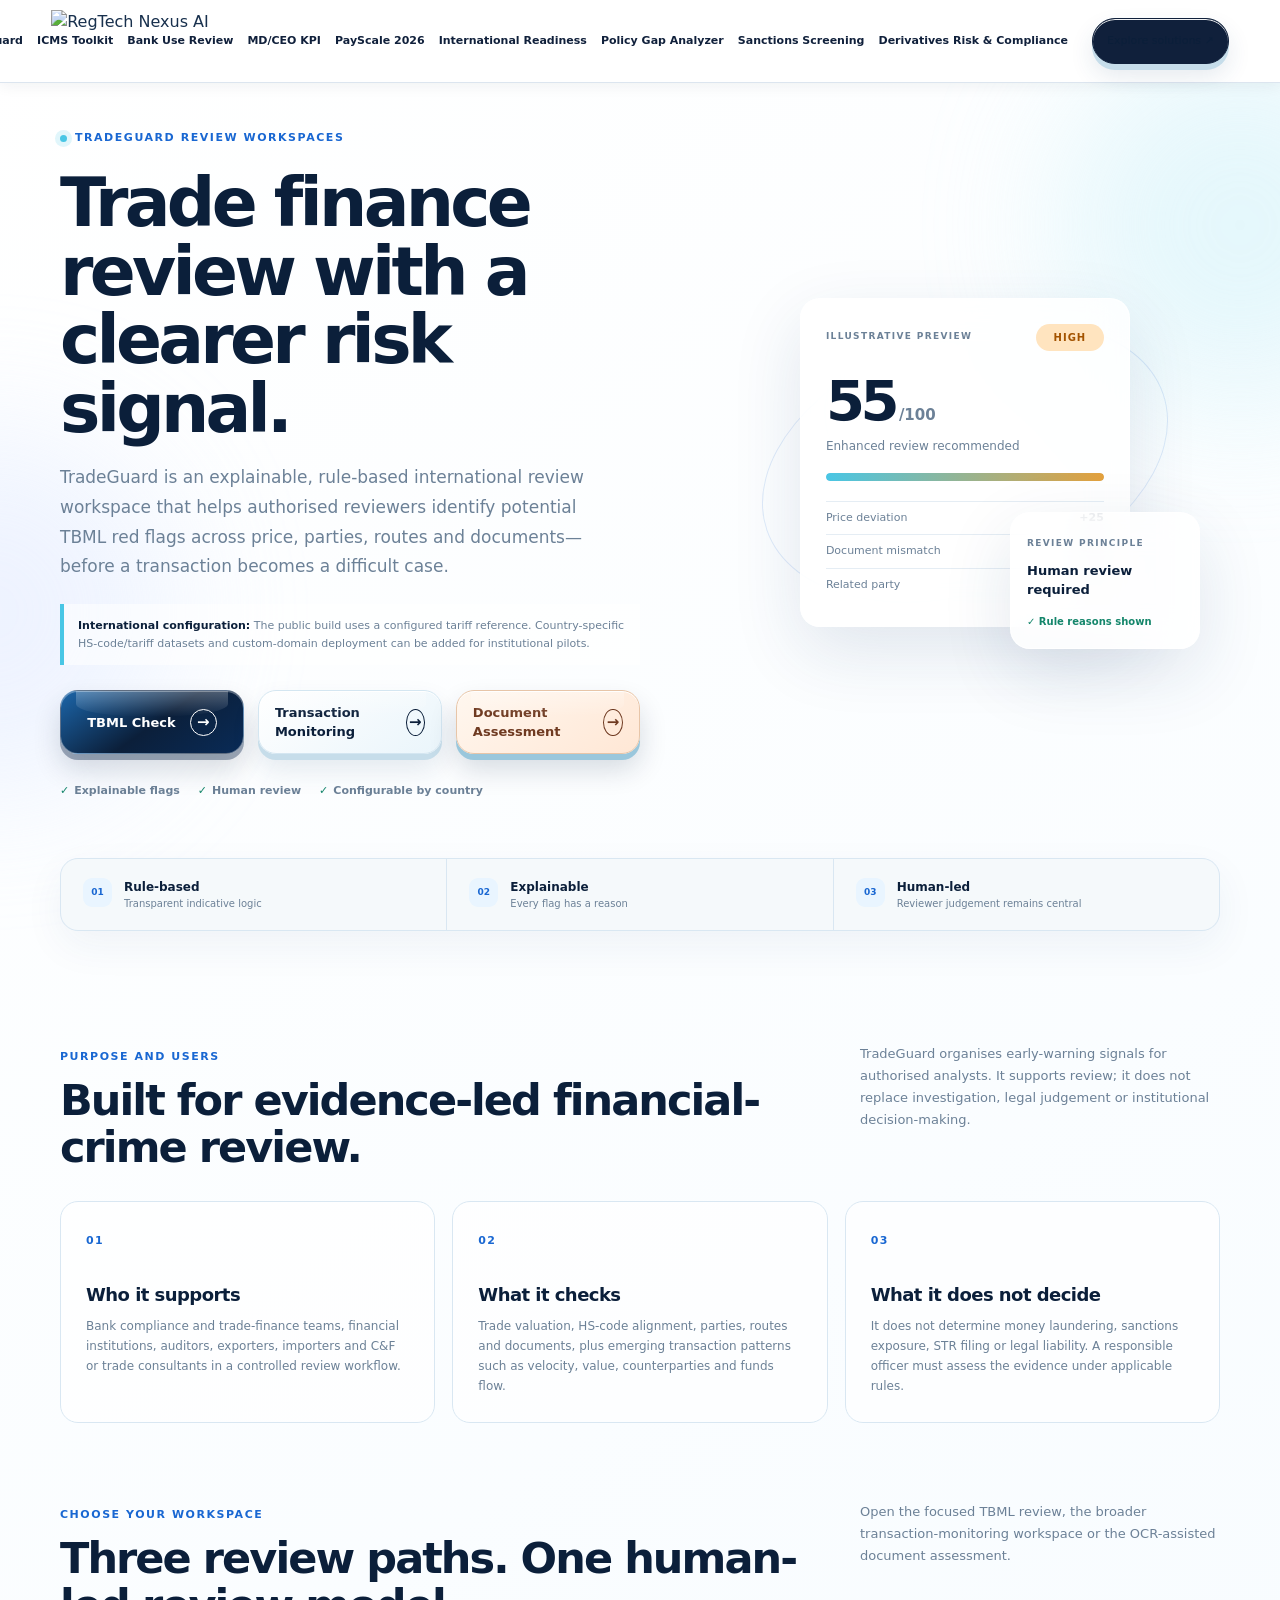
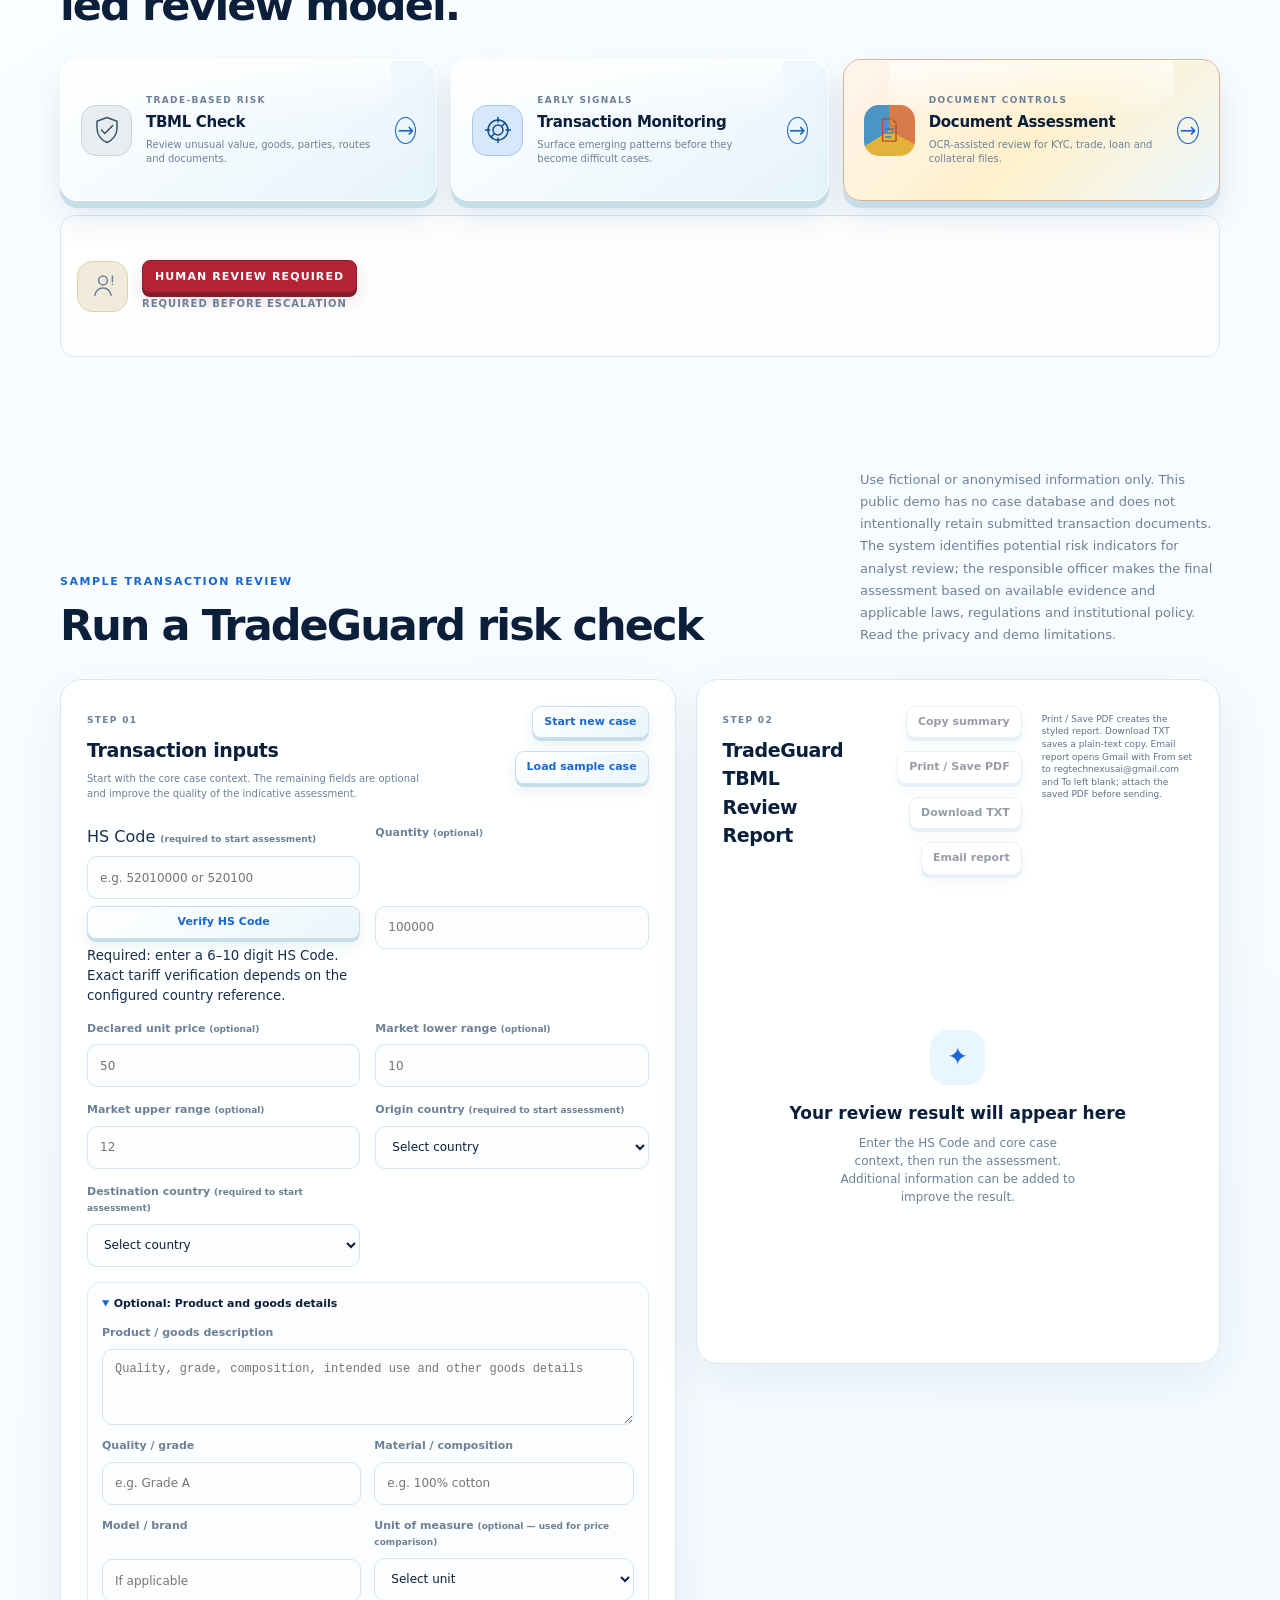
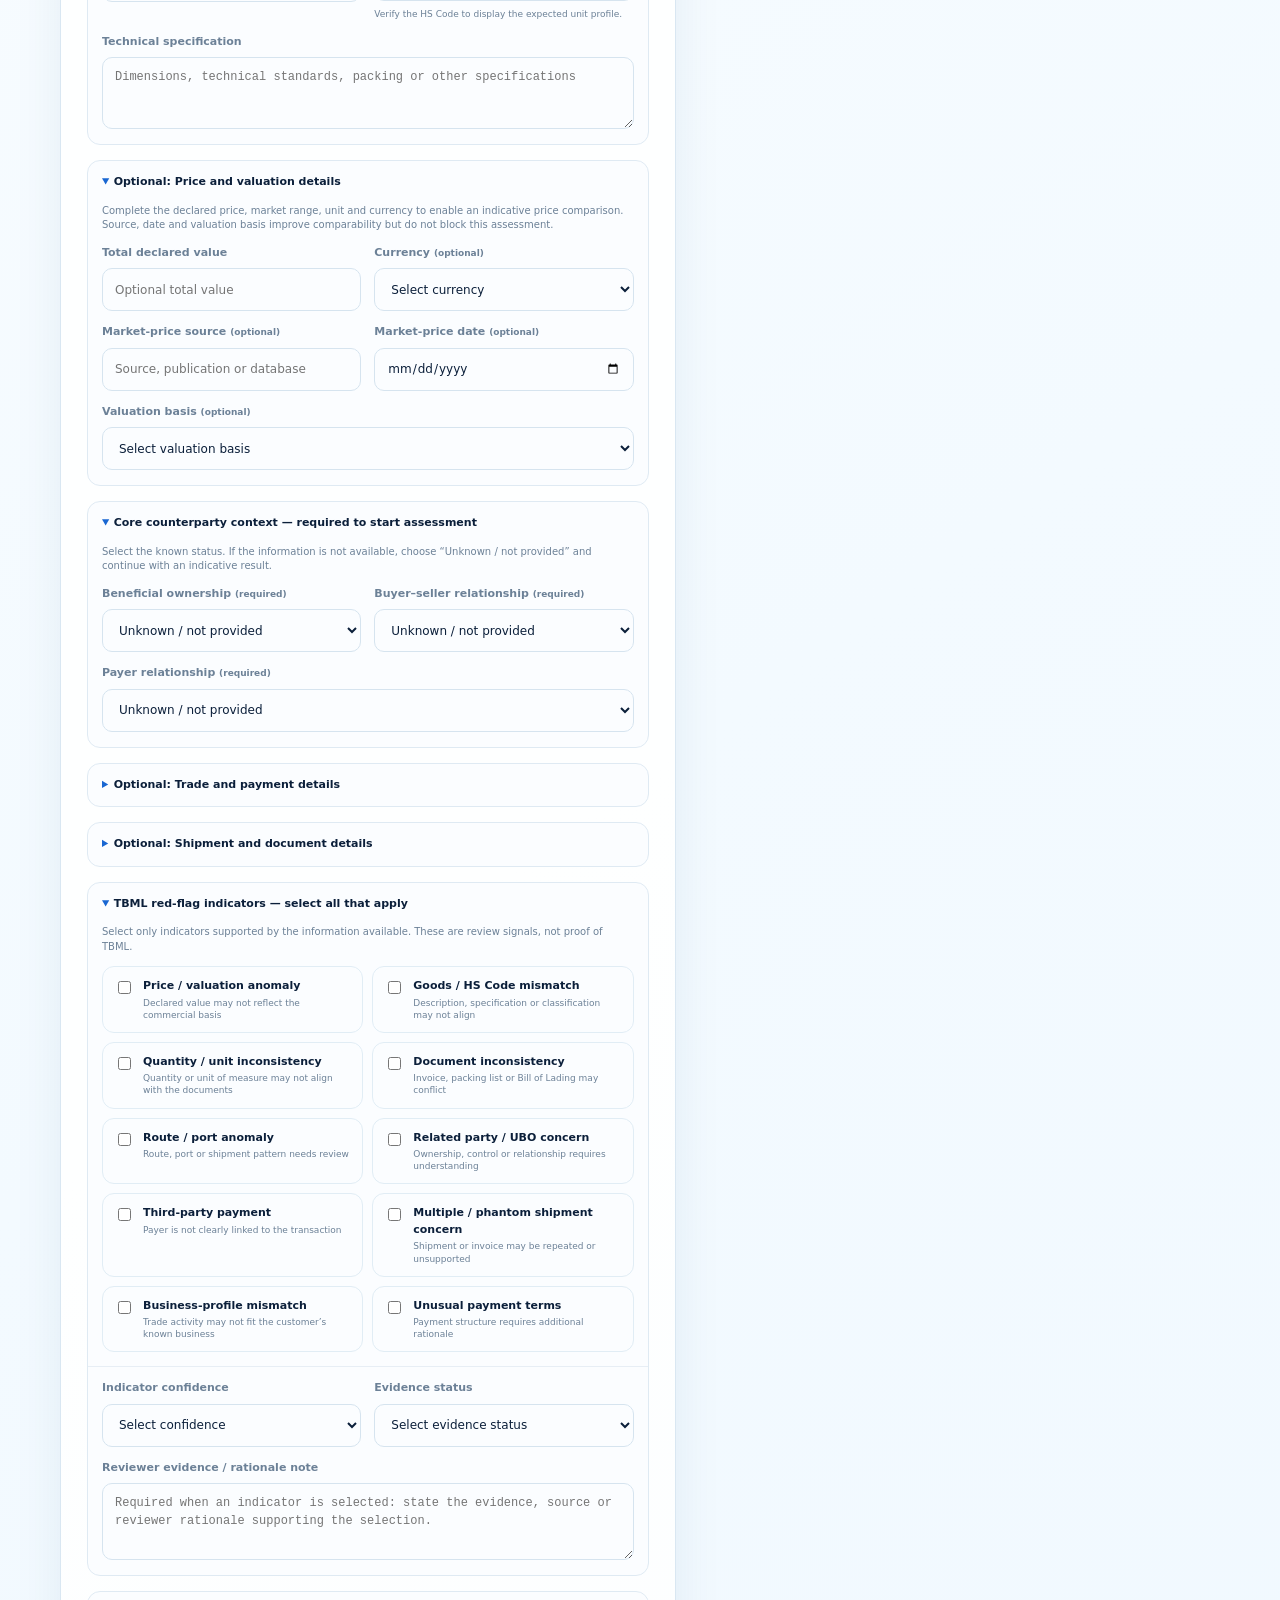
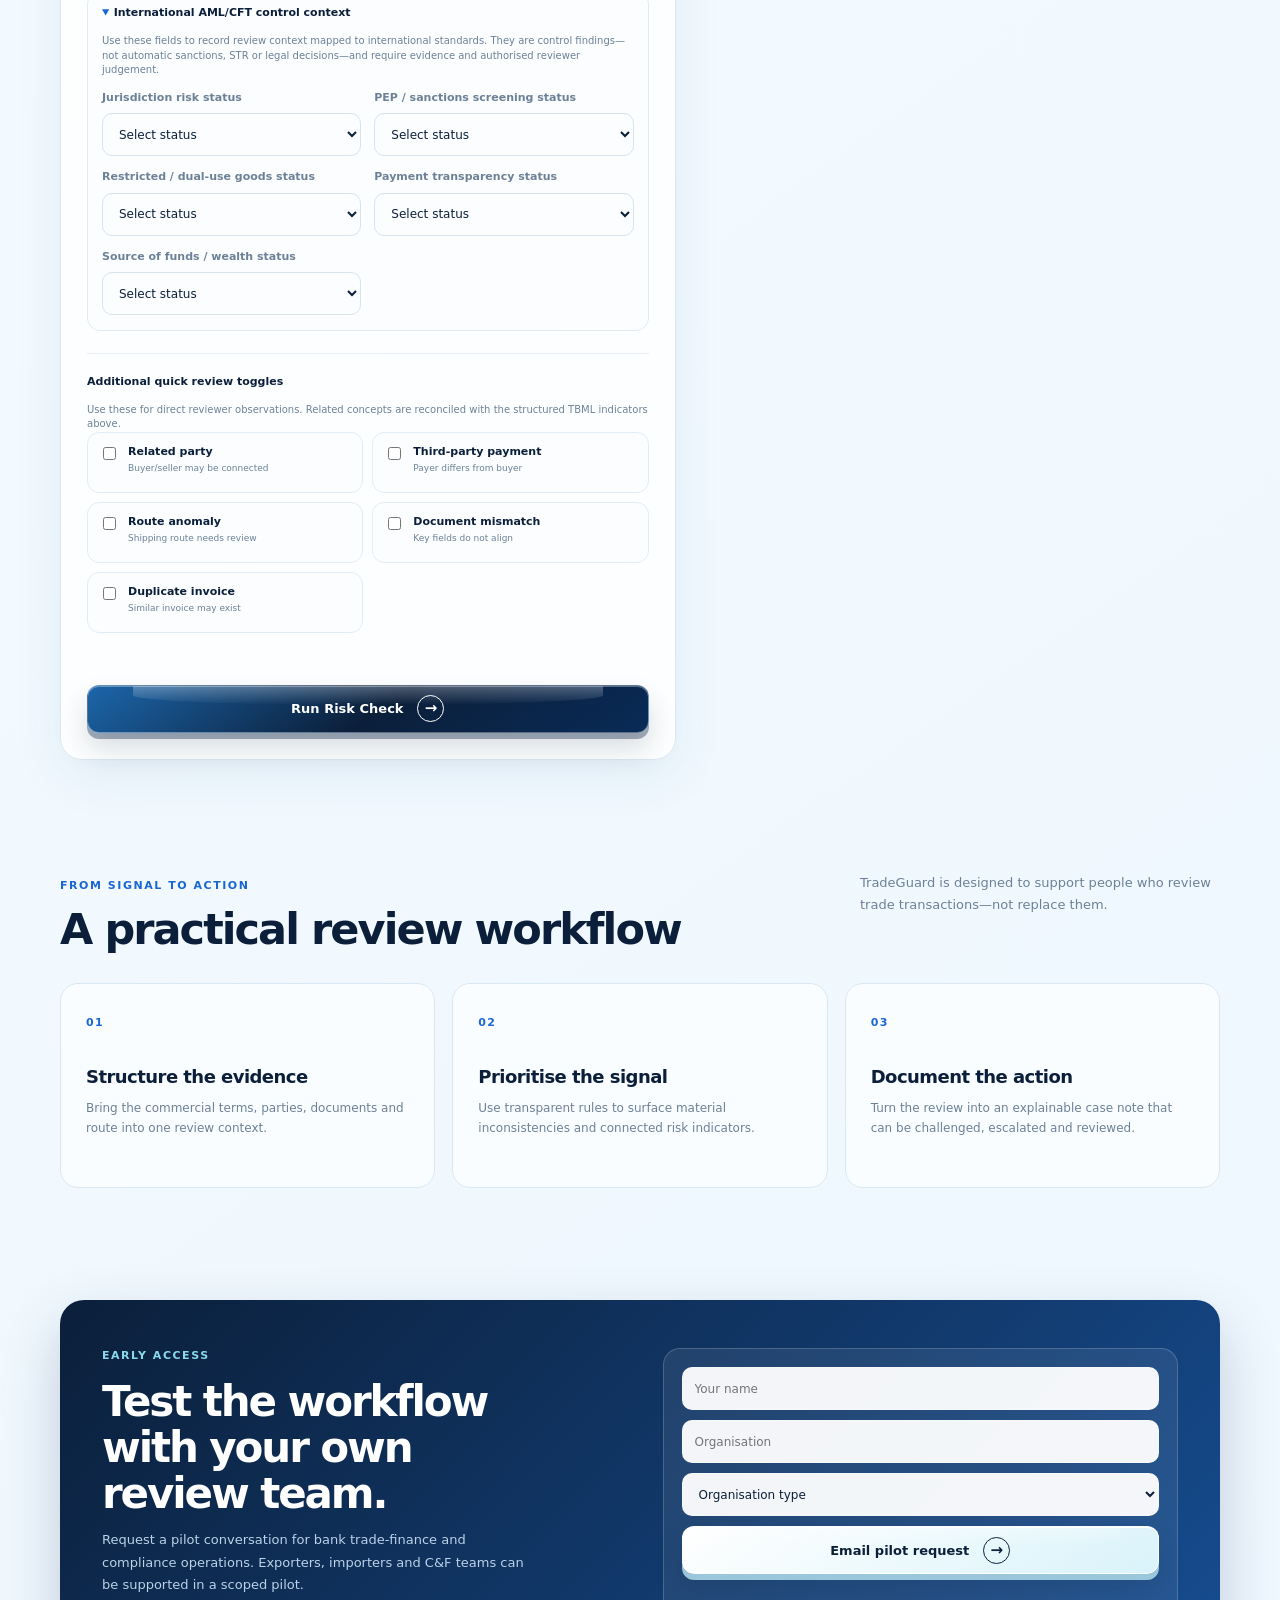
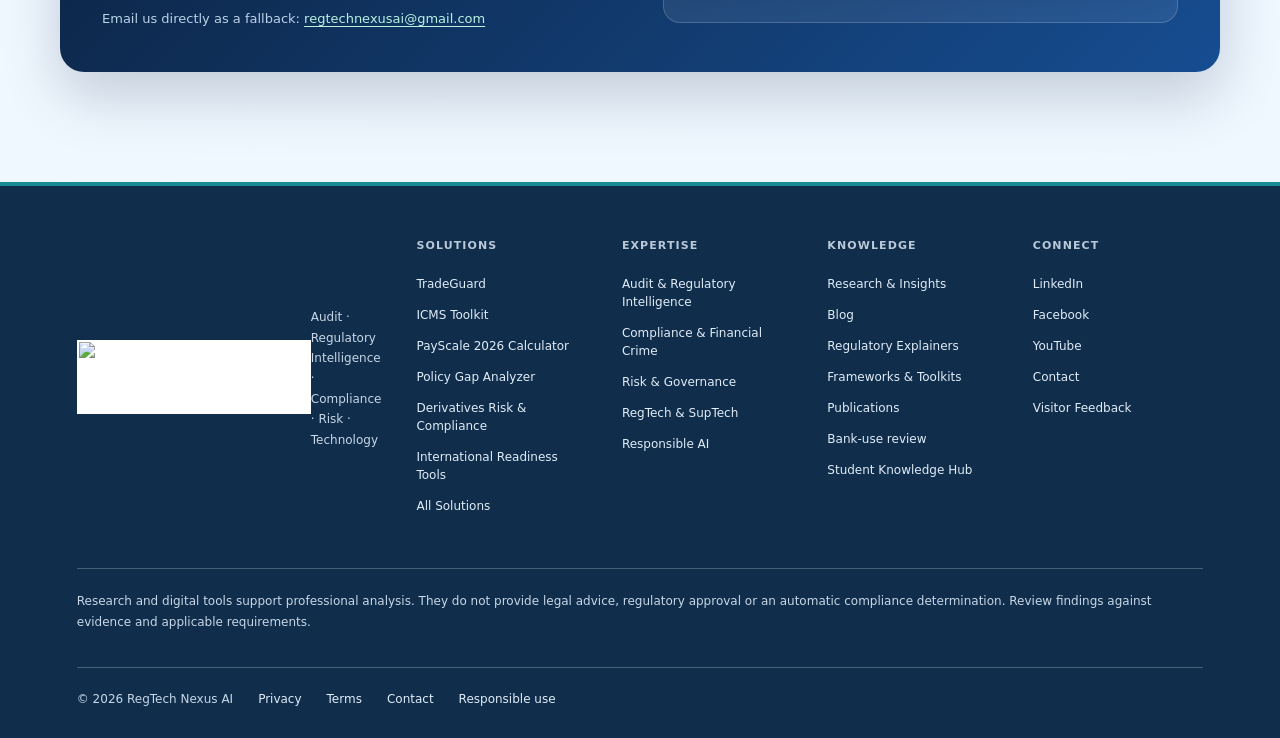
==== commit d7103dca: "Clarify TradeGuard report and evidence limitations Merge wording and disclosure corrections only. Pr" ====
--- a/index.html
+++ b/index.html
@@ -630,7 +630,7 @@
 
               <div class="data-completeness-card">
                 <div class="completeness-header">
-                  <span>DATA COMPLETENESS</span>
+                  <span>INPUT FIELD COMPLETION</span>
                   <strong id="dataCompletenessValue">0%</strong>
                 </div>
                 <div class="completeness-bar"><span id="dataCompletenessBar"></span></div>
--- a/style.css
+++ b/style.css
@@ -807,3 +807,68 @@
 @media (max-width: 640px) {
   .workspace-entry-actions { grid-template-columns: 1fr; }
 }
+
+
+/* RegTech Nexus AI main-site shell — header/footer only; TradeGuard workspace styles remain unchanged. */
+.tradeguard-main-nav.nav {
+  width:100%; min-height:78px; height:auto; margin:0; padding:10px clamp(16px,4vw,56px);
+  display:flex; align-items:center; gap:24px; position:sticky; top:0; z-index:1000;
+  background:rgba(255,255,255,.97); border:0; border-bottom:1px solid #dce5ef;
+  box-shadow:0 3px 14px rgba(16,32,59,.06); box-sizing:border-box;
+}
+.tradeguard-main-nav .brand { display:flex; align-items:center; flex:0 0 auto; min-width:0; }
+.tradeguard-main-nav .brand-logo { display:block; width:190px; max-width:220px; height:auto; max-height:62px; object-fit:contain; background:transparent; mix-blend-mode:normal; }
+.tradeguard-main-nav nav {
+  display:flex; flex:1 1 auto; min-width:0; align-items:center; justify-content:flex-end;
+  gap:clamp(8px,1.1vw,18px); margin-left:auto; font-size:11px; font-weight:650; color:#10203b;
+}
+.tradeguard-main-nav nav a { color:#10203b; white-space:nowrap; }
+.tradeguard-main-nav nav a:hover { color:#0956a8; }
+.tradeguard-main-nav .nav-menu-heading { display:none; }
+.tradeguard-main-nav .nav-cta {
+  display:inline-flex; flex:0 0 auto; align-items:center; margin-left:0; padding:12px 14px;
+  background:#10203b; color:#fff; border:1px solid #10203b; font-size:11px; white-space:nowrap;
+}
+.tradeguard-main-nav .menu {
+  display:none; margin-left:auto; border:0; background:transparent; color:#10203b;
+  font-size:25px; line-height:1; padding:8px; cursor:pointer;
+}
+.tradeguard-main-footer {
+  width:100%; max-width:none; margin:0; padding:52px 6vw 30px; display:grid;
+  grid-template-columns:1.5fr repeat(4,minmax(0,1fr)); gap:35px;
+  background:#102d4b; color:#fff; border-top:4px solid #168b91; box-sizing:border-box;
+}
+.tradeguard-main-footer>div:not(.footer-brand):not(.legal) { display:flex; flex-direction:column; gap:13px; }
+.tradeguard-main-footer .footer-brand { grid-column:auto; }
+.tradeguard-main-footer .footer-brand .brand { display:inline-flex; padding:2px; background:#fff; }
+.tradeguard-main-footer .footer-brand .brand-logo { display:block; width:230px; max-width:100%; height:auto; max-height:70px; background:#fff; mix-blend-mode:normal; object-fit:contain; }
+.tradeguard-main-footer .footer-brand p { max-width:250px; margin-top:16px; color:#c7d7e7; font-size:12px; line-height:1.7; }
+.tradeguard-main-footer b { margin-bottom:8px; color:#b9c9d8; font-size:11px; text-transform:uppercase; letter-spacing:.1em; }
+.tradeguard-main-footer a { color:#e0edf8; font-size:12px; line-height:1.5; }
+.tradeguard-main-footer a:hover { color:#70d5df; }
+.tradeguard-main-footer .footer-note { grid-column:1/-1; margin:18px 0 0; padding-top:22px; border-top:1px solid #436079; color:#c7d7e7; font-size:12px; line-height:1.7; }
+.tradeguard-main-footer .legal { grid-column:1/-1; display:flex; flex-wrap:wrap; gap:25px; margin-top:0; padding-top:22px; border-top:1px solid #436079; color:#c7d7e7; font-size:10px; }
+.tradeguard-main-footer .legal span { color:#c7d7e7; font-size:12px; }
+@media (max-width:1250px) {
+  .tradeguard-main-nav .nav-cta { display:none; }
+  .tradeguard-main-nav .menu { display:block; }
+  .tradeguard-main-nav nav { display:none; }
+  .tradeguard-main-nav.nav.open nav {
+    position:absolute; top:100%; left:0; right:0; display:flex; flex-direction:column;
+    align-items:stretch; justify-content:flex-start; gap:0; max-height:calc(100vh - 78px);
+    overflow-y:auto; margin:0; padding:12px clamp(18px,5vw,56px) 20px;
+    background:#fff; border-bottom:1px solid #dce5ef; box-shadow:0 12px 20px rgba(16,32,59,.1);
+  }
+  .tradeguard-main-nav.nav.open nav a { display:block; padding:10px 0; white-space:normal; font-size:13px; }
+  .tradeguard-main-nav .nav-menu-heading { display:block; padding:13px 0 5px; color:#0956a8; font-size:10px; font-weight:800; letter-spacing:.12em; text-transform:uppercase; }
+  .tradeguard-main-footer { grid-template-columns:repeat(2,minmax(0,1fr)); }
+  .tradeguard-main-footer .footer-brand, .tradeguard-main-footer .footer-note, .tradeguard-main-footer .legal { grid-column:1/-1; }
+}
+@media (max-width:560px) {
+  .tradeguard-main-nav.nav { min-height:68px; padding:8px 16px; }
+  .tradeguard-main-nav .brand-logo { width:auto; max-width:170px; max-height:50px; }
+  .tradeguard-main-nav.nav.open nav { max-height:calc(100vh - 68px); }
+  .tradeguard-main-footer { grid-template-columns:1fr; gap:25px; padding:30px 18px 24px; }
+  .tradeguard-main-footer .footer-brand, .tradeguard-main-footer .footer-note, .tradeguard-main-footer .legal { grid-column:auto; }
+  .tradeguard-main-footer .legal { gap:16px; }
+}
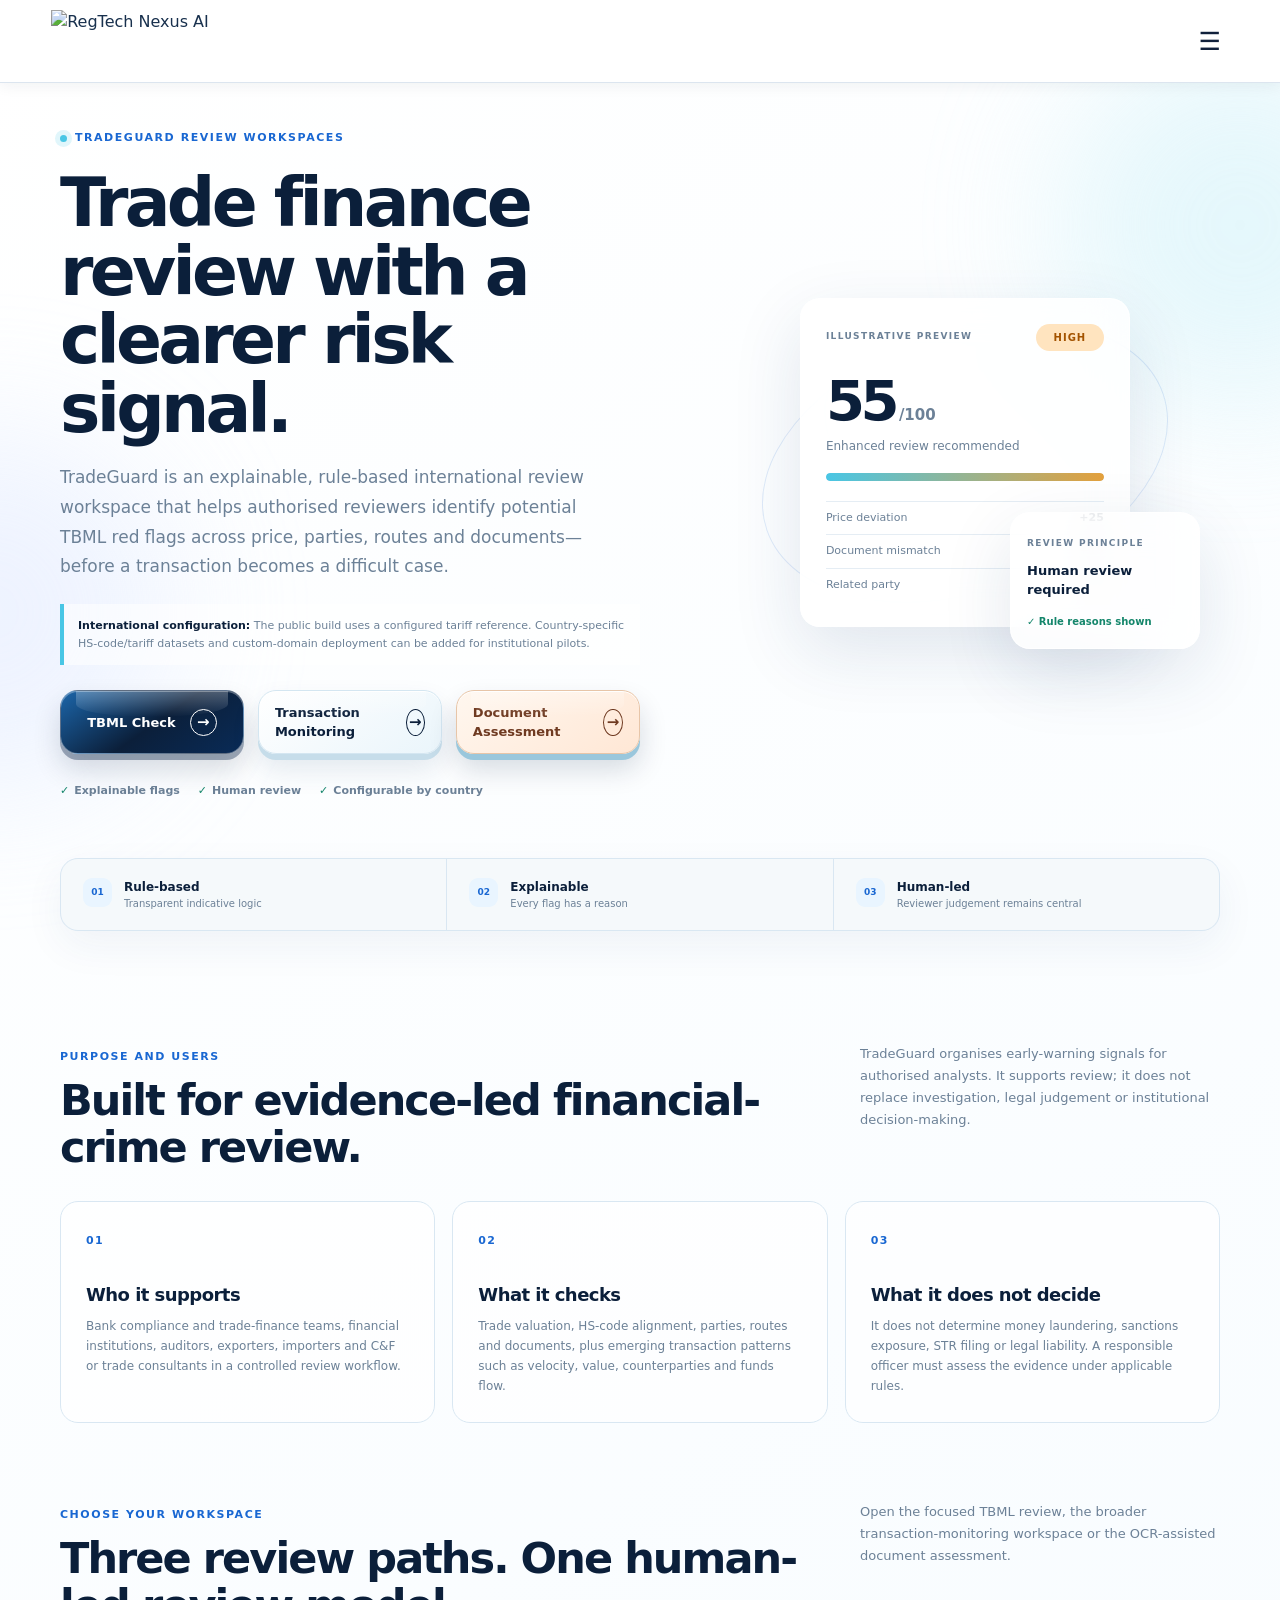
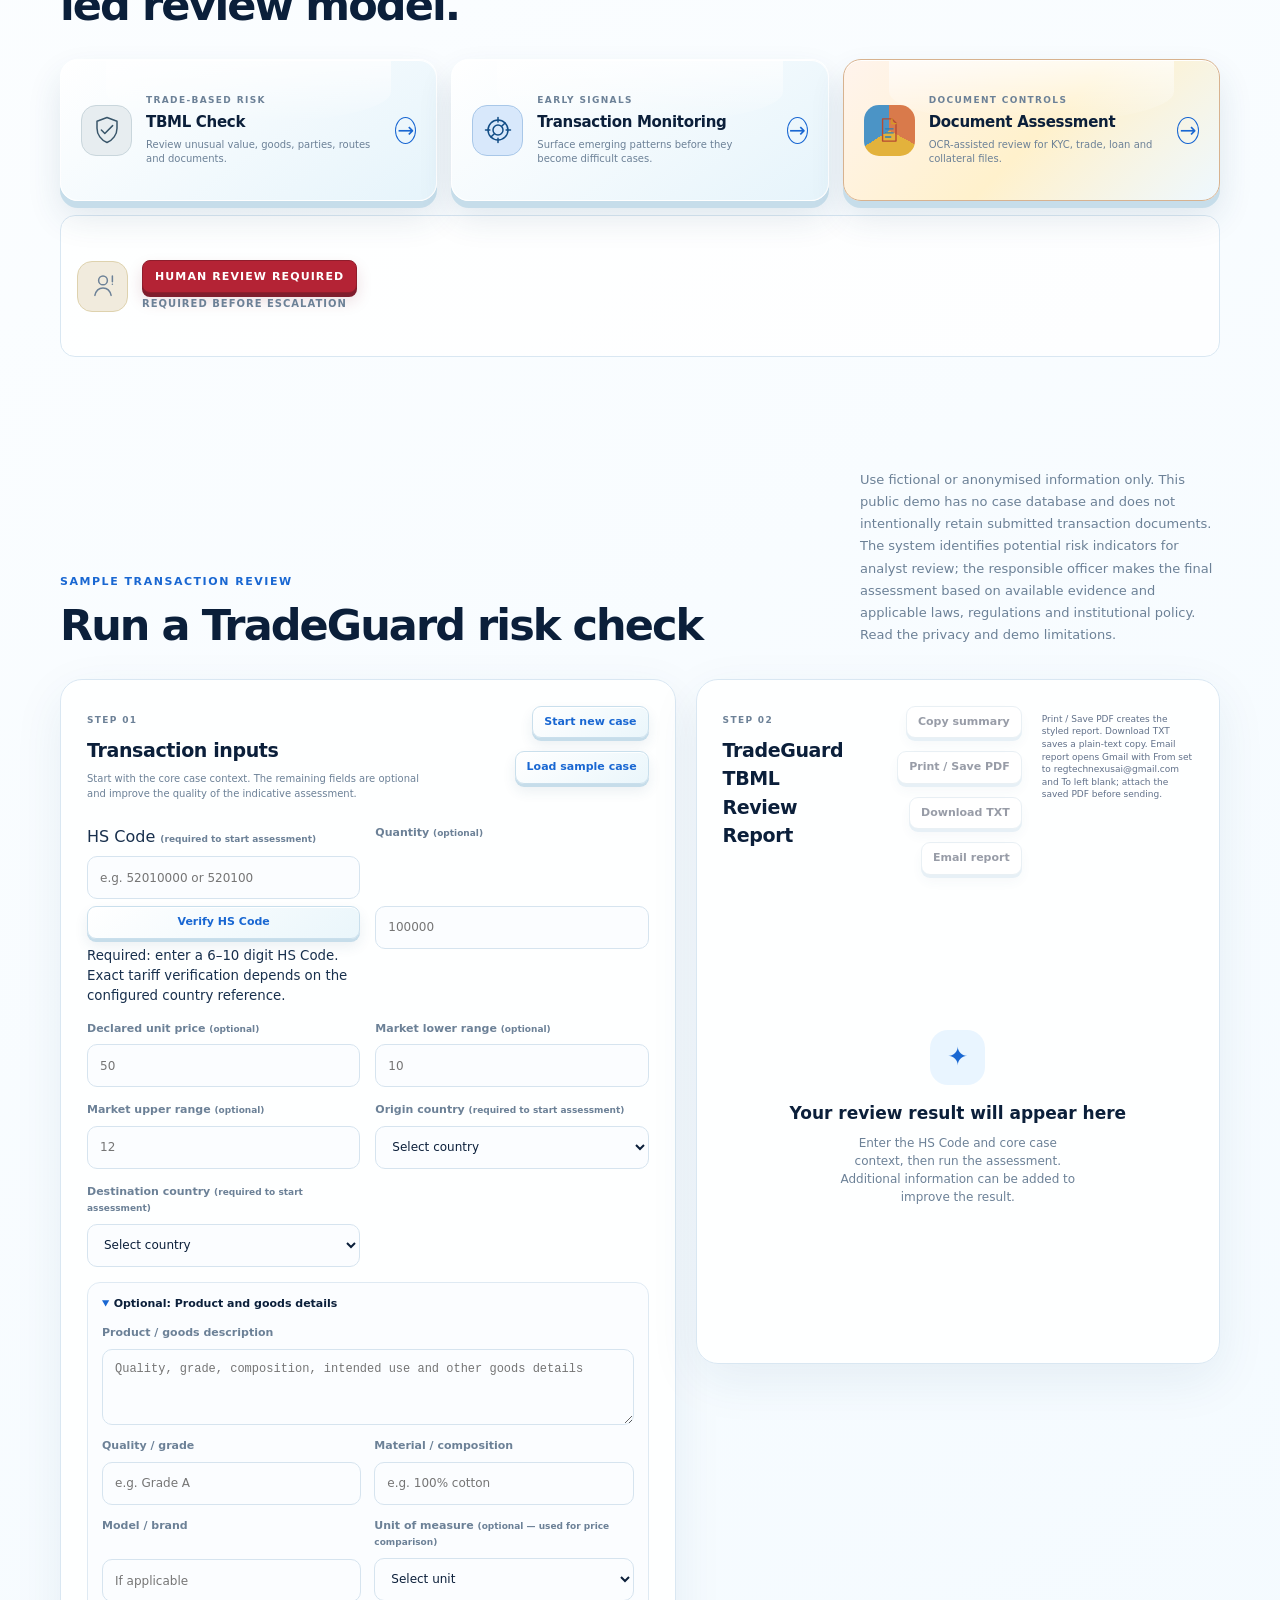
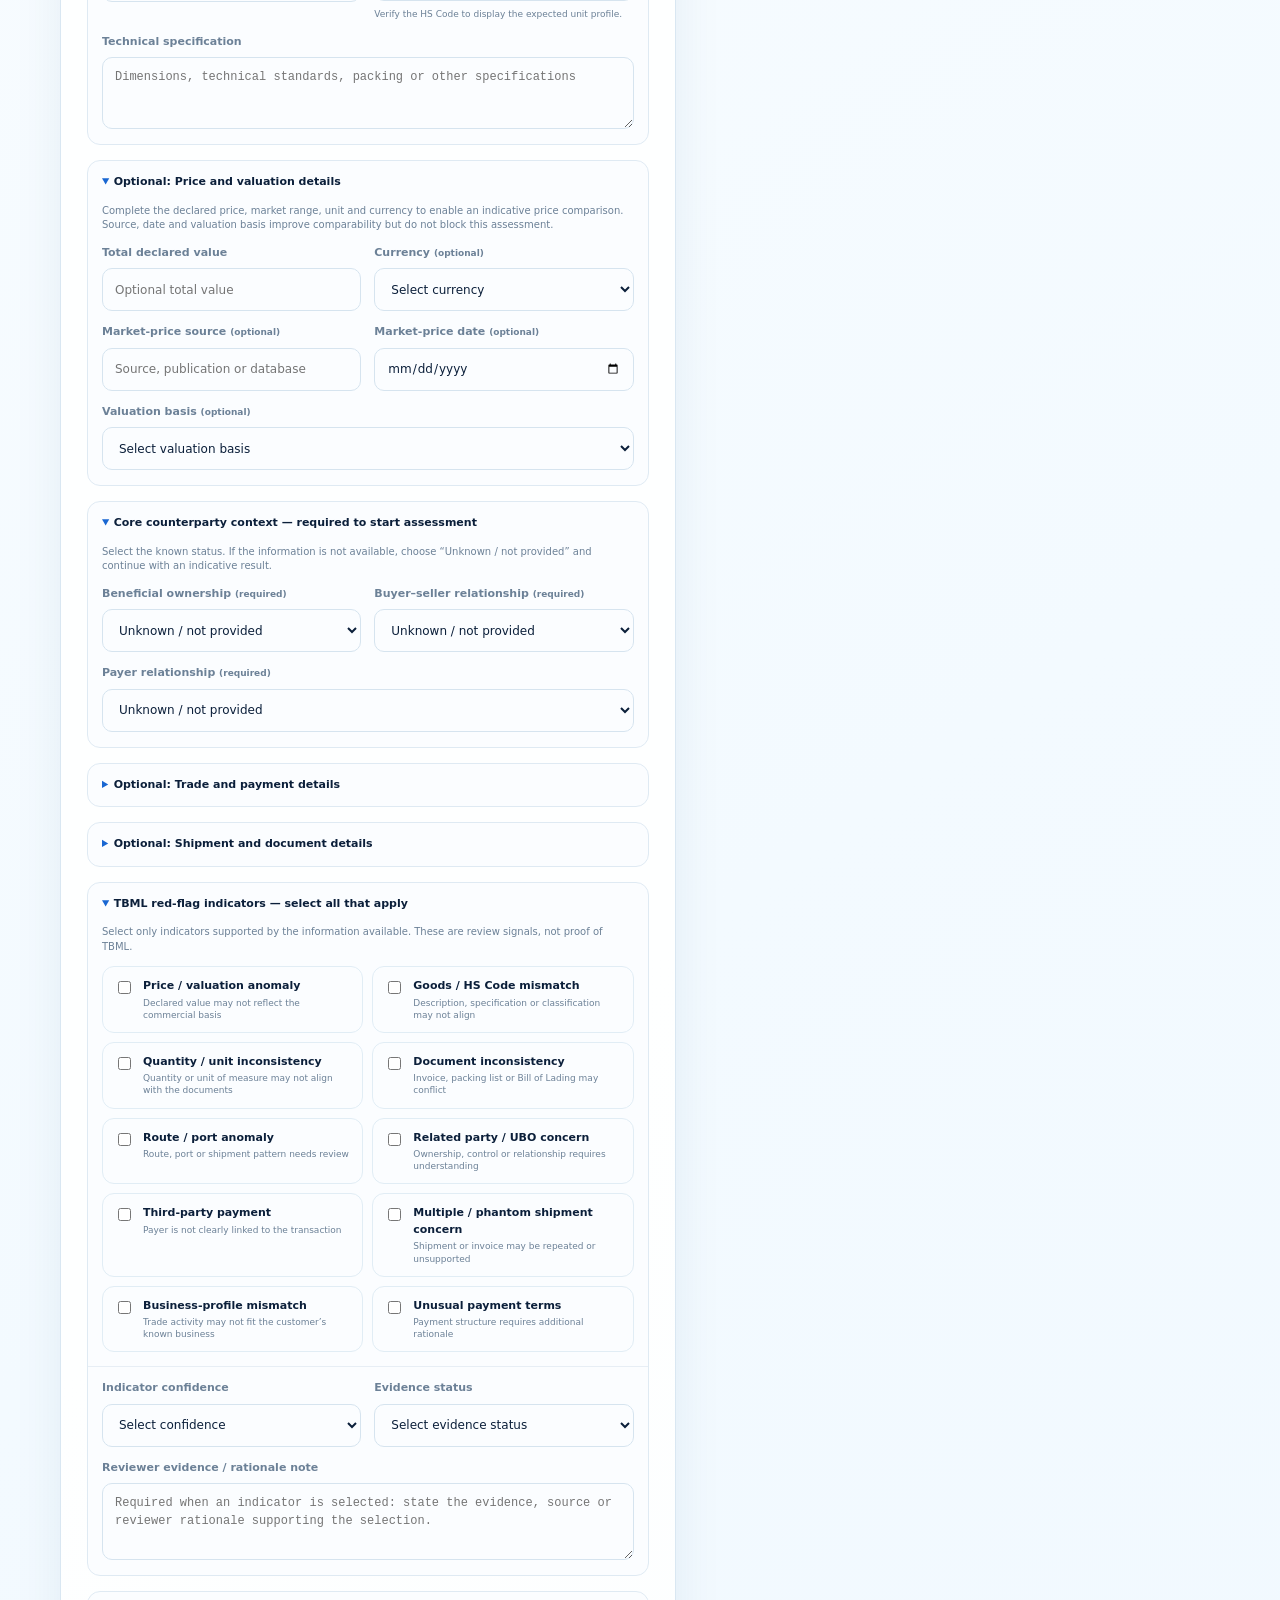
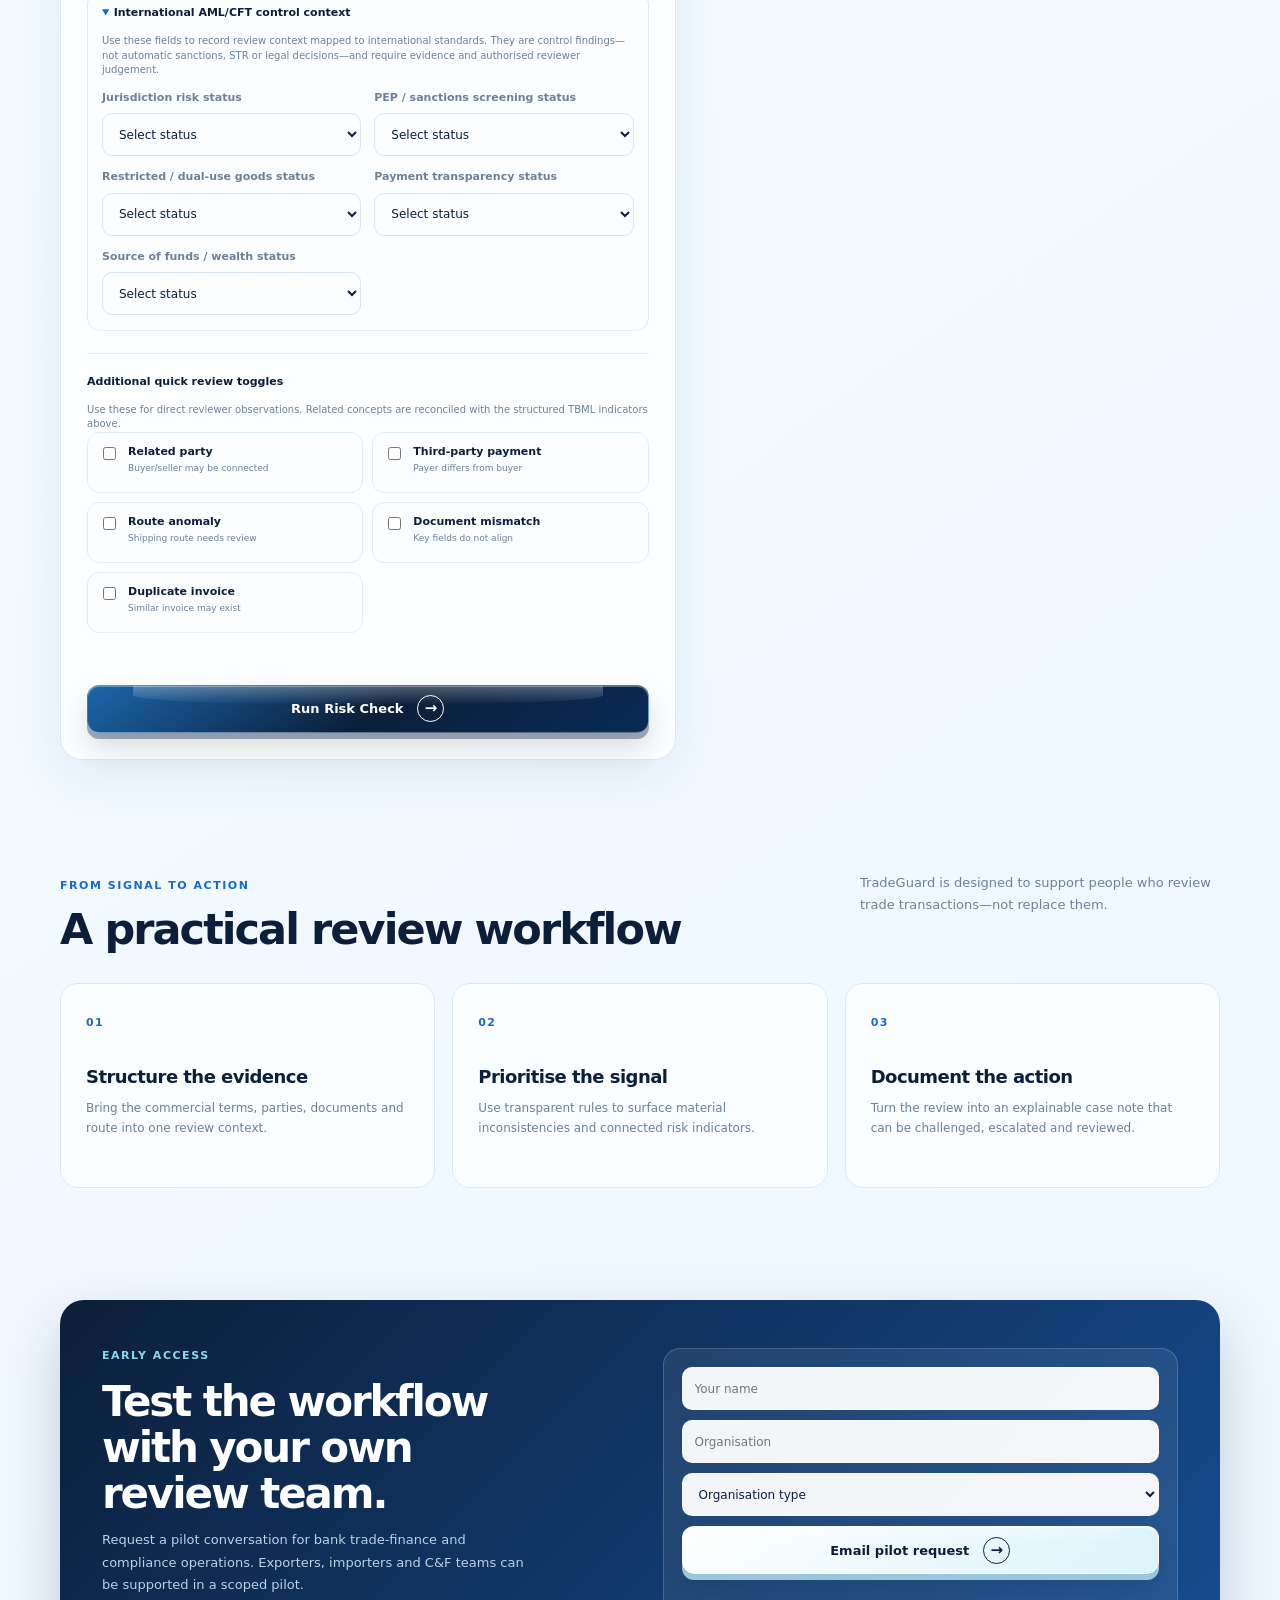
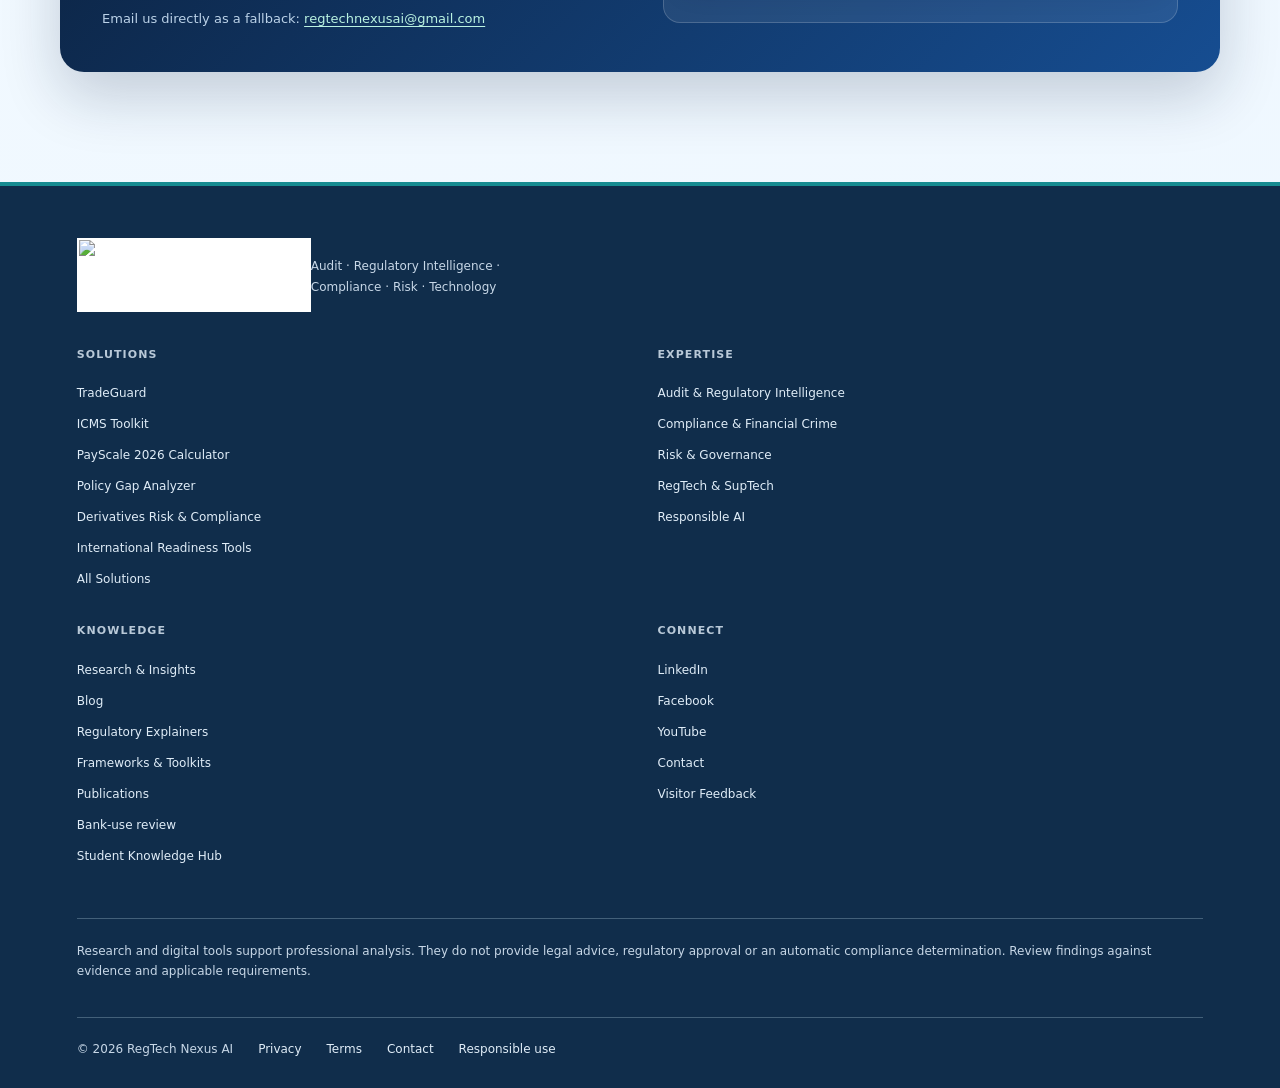
==== commit 31c8f4bf: "Load TradeGuard desktop menu stylesheet v46" ====
--- a/index.html
+++ b/index.html
@@ -21,7 +21,7 @@
     <meta name="twitter:image" content="https://regtechnexusai.com/tradeguard/regtech-nexus-ai-logo.png" />
     <meta http-equiv="Content-Security-Policy" content="default-src 'self'; base-uri 'self'; object-src 'none'; frame-ancestors 'none'; img-src 'self' data:; style-src 'self' https://fonts.googleapis.com; font-src https://fonts.gstatic.com; script-src 'self'; connect-src 'self'; worker-src 'self' blob:; form-action 'self' mailto:;" />
     <title>TradeGuard | RegTech Nexus AI</title>
-    <link rel="stylesheet" href="./style.css?v=42-main-shell" />
+    <link rel="stylesheet" href="./style.css?v=46" />
   </head>
   <body>
     <div class="ambient ambient-one" aria-hidden="true"></div>
@@ -755,7 +755,7 @@
   </div>
 </footer>
 
-    <script type="module" src="./site-version.js?v=43"></script>
-    <script type="module" src="./main.js?v=44-main-shell"></script>
+    <script type="module" src="./site-version.js?v=45"></script>
+    <script type="module" src="./main.js?v=45"></script>
   <script src="./site-email.js" defer></script></body>
 </html>
--- a/style.css
+++ b/style.css
@@ -829,6 +829,7 @@
   display:inline-flex; flex:0 0 auto; align-items:center; margin-left:0; padding:12px 14px;
   background:#10203b; color:#fff; border:1px solid #10203b; font-size:11px; white-space:nowrap;
 }
+.tradeguard-main-nav .nav-cta, .tradeguard-main-nav .nav-cta:visited { color:#fff !important; }
 .tradeguard-main-nav .menu {
   display:none; margin-left:auto; border:0; background:transparent; color:#10203b;
   font-size:25px; line-height:1; padding:8px; cursor:pointer;
@@ -849,7 +850,7 @@
 .tradeguard-main-footer .footer-note { grid-column:1/-1; margin:18px 0 0; padding-top:22px; border-top:1px solid #436079; color:#c7d7e7; font-size:12px; line-height:1.7; }
 .tradeguard-main-footer .legal { grid-column:1/-1; display:flex; flex-wrap:wrap; gap:25px; margin-top:0; padding-top:22px; border-top:1px solid #436079; color:#c7d7e7; font-size:10px; }
 .tradeguard-main-footer .legal span { color:#c7d7e7; font-size:12px; }
-@media (max-width:1250px) {
+@media (max-width:1850px) {
   .tradeguard-main-nav .nav-cta { display:none; }
   .tradeguard-main-nav .menu { display:block; }
   .tradeguard-main-nav nav { display:none; }
@@ -864,6 +865,23 @@
   .tradeguard-main-footer { grid-template-columns:repeat(2,minmax(0,1fr)); }
   .tradeguard-main-footer .footer-brand, .tradeguard-main-footer .footer-note, .tradeguard-main-footer .legal { grid-column:1/-1; }
 }
+
+/* Desktop dropdown correction: keep the expanded navigation compact. */
+@media (min-width:641px) and (max-width:1850px) {
+  .tradeguard-main-nav.nav.open nav {
+    position:fixed!important; top:88px!important; left:auto!important; right:24px!important;
+    width:min(440px,calc(100vw - 48px))!important; max-width:440px!important;
+    max-height:calc(100vh - 112px)!important; overflow-x:hidden!important; overflow-y:auto!important;
+    box-sizing:border-box!important; margin:0!important; padding:18px!important;
+    border:1px solid #dce5ef!important; border-radius:16px!important; background:#fff!important;
+    box-shadow:0 18px 48px rgba(16,32,59,.18)!important; z-index:1100!important;
+  }
+  .tradeguard-main-nav.nav.open nav a {
+    display:block!important; width:100%!important; padding:10px 12px!important;
+    white-space:normal!important; box-sizing:border-box!important;
+  }
+}
+
 @media (max-width:560px) {
   .tradeguard-main-nav.nav { min-height:68px; padding:8px 16px; }
   .tradeguard-main-nav .brand-logo { width:auto; max-width:170px; max-height:50px; }
